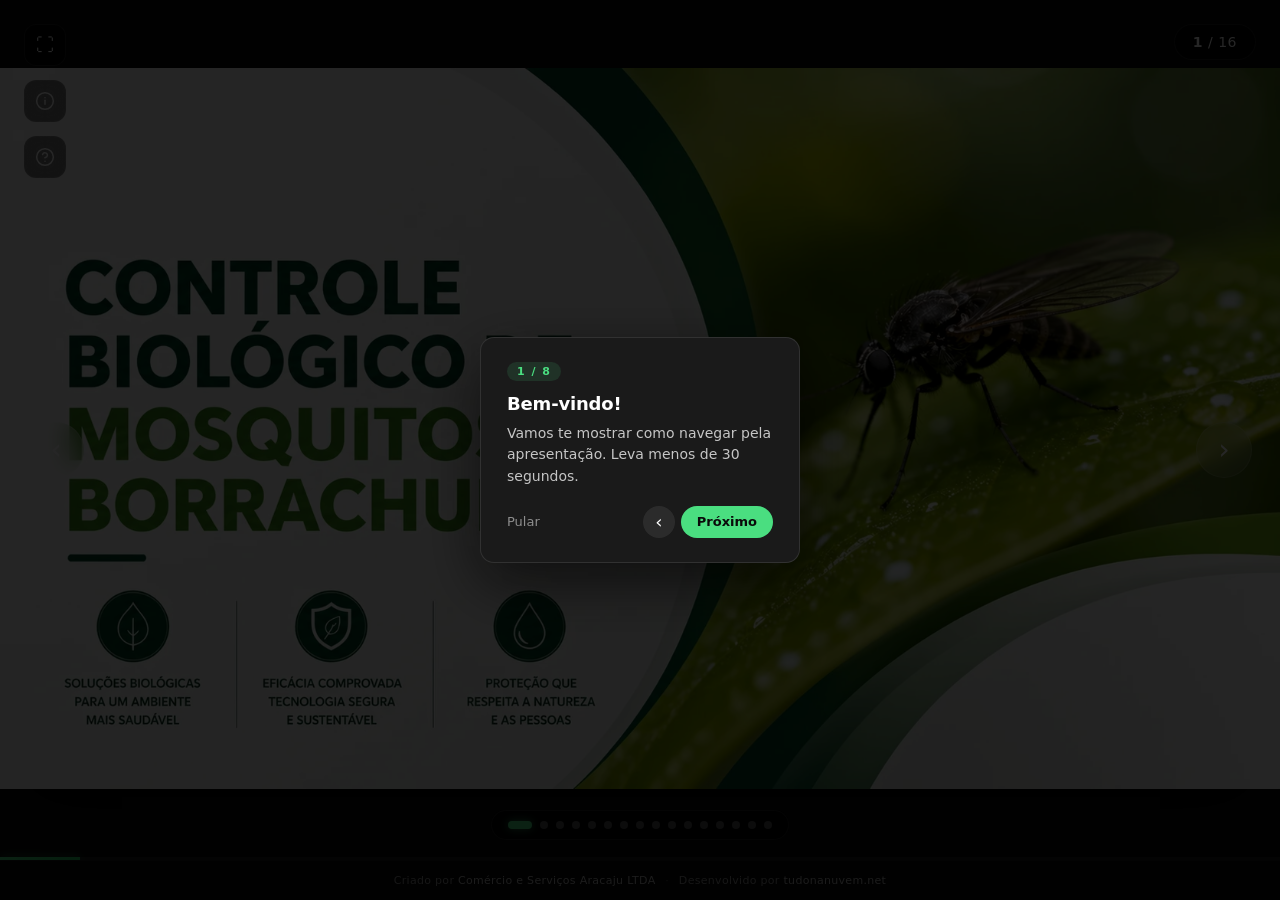
==== index.html @ a03464d3 "Adiciona tutorial interativo (product tour) de 8 etapas Tour em JS puro com efeito spotlight e toolt" ====
<!DOCTYPE html>
<html lang="pt-BR">
<head>
  <meta charset="UTF-8">
  <meta name="viewport" content="width=device-width, initial-scale=1.0, viewport-fit=cover">

  <!-- Google Tag Manager -->
  <script>(function(w,d,s,l,i){w[l]=w[l]||[];w[l].push({'gtm.start':
  new Date().getTime(),event:'gtm.js'});var f=d.getElementsByTagName(s)[0],
  j=d.createElement(s),dl=l!='dataLayer'?'&l='+l:'';j.async=true;j.src=
  'https://www.googletagmanager.com/gtm.js?id='+i+dl;f.parentNode.insertBefore(j,f);
  })(window,document,'script','dataLayer','GTM-55TD24K2');</script>
  <!-- End Google Tag Manager -->

  <!-- Google tag (gtag.js) -->
  <script async src="https://www.googletagmanager.com/gtag/js?id=G-FQZN18B9XT"></script>
  <script>
    window.dataLayer = window.dataLayer || [];
    function gtag(){dataLayer.push(arguments);}
    gtag('js', new Date());

    gtag('config', 'G-FQZN18B9XT');
  </script>

  <!-- Primary -->
  <title>Controle Biológico de Mosquitos Borrachudos com Bti — Aracaju Serviços</title>
  <meta name="description" content="Apresentação técnica sobre controle biológico de mosquitos borrachudos (simulídeos) com Bacillus thuringiensis israelensis (Bti) e VectoBac® 12AS: ciclo de vida, criadouros, métodos, dose, aplicação e análises comparativas.">
  <meta name="keywords" content="borrachudos, controle de borrachudos, simulídeos, Bti, Bacillus thuringiensis israelensis, VectoBac 12AS, controle biológico, mosquito borrachudo, controle de pragas, manejo integrado, Aracaju Serviços">
  <meta name="author" content="Comércio e Serviços Aracaju LTDA">
  <meta name="robots" content="index, follow">
  <meta name="theme-color" content="#0a0a0a">
  <link rel="canonical" href="https://aracajuservicos.com.br/borrachudos">

  <!-- Open Graph -->
  <meta property="og:type" content="article">
  <meta property="og:locale" content="pt_BR">
  <meta property="og:site_name" content="Aracaju Serviços">
  <meta property="og:url" content="https://aracajuservicos.com.br/borrachudos">
  <meta property="og:title" content="Controle Biológico de Mosquitos Borrachudos com Bti">
  <meta property="og:description" content="Apresentação técnica sobre controle biológico de borrachudos com Bacillus thuringiensis israelensis (Bti) e VectoBac® 12AS — ciclo de vida, dose, aplicação e análises comparativas.">
  <meta property="og:image" content="https://aracajuservicos.com.br/borrachudos/img/01-capa.webp">
  <meta property="og:image:alt" content="Capa: Controle Biológico de Mosquitos Borrachudos">

  <!-- Twitter -->
  <meta name="twitter:card" content="summary_large_image">
  <meta name="twitter:title" content="Controle Biológico de Mosquitos Borrachudos com Bti">
  <meta name="twitter:description" content="Apresentação técnica completa: ciclo de vida, criadouros, Bti, dose, aplicação e análises comparativas.">
  <meta name="twitter:image" content="https://aracajuservicos.com.br/borrachudos/img/01-capa.webp">

  <!-- Favicon -->
  <link rel="icon" type="image/svg+xml" href="favicon.svg">

  <!-- PWA -->
  <link rel="manifest" href="manifest.json">
  <meta name="application-name" content="Borrachudos">
  <meta name="apple-mobile-web-app-capable" content="yes">
  <meta name="apple-mobile-web-app-status-bar-style" content="black-translucent">
  <meta name="apple-mobile-web-app-title" content="Borrachudos">
  <link rel="apple-touch-icon" href="favicon.svg">

  <!-- Structured Data -->
  <script type="application/ld+json">
  {
    "@context": "https://schema.org",
    "@type": "PresentationDigitalDocument",
    "name": "Controle Biológico de Mosquitos Borrachudos com Bti",
    "description": "Apresentação técnica sobre controle biológico de mosquitos borrachudos (simulídeos) com Bacillus thuringiensis israelensis (Bti) e VectoBac® 12AS.",
    "url": "https://aracajuservicos.com.br/borrachudos",
    "image": "https://aracajuservicos.com.br/borrachudos/img/01-capa.webp",
    "inLanguage": "pt-BR",
    "numberOfPages": 16,
    "author": {
      "@type": "Organization",
      "name": "Comércio e Serviços Aracaju LTDA",
      "url": "https://aracajuservicos.com.br"
    },
    "publisher": {
      "@type": "Organization",
      "name": "Comércio e Serviços Aracaju LTDA",
      "url": "https://aracajuservicos.com.br"
    },
    "about": [
      "Controle biológico de borrachudos",
      "Bacillus thuringiensis israelensis",
      "VectoBac 12AS",
      "Manejo integrado de simulídeos"
    ]
  }
  </script>

  <link rel="stylesheet" href="styles.css">
</head>
<body>

  <!-- Google Tag Manager (noscript) -->
  <noscript><iframe src="https://www.googletagmanager.com/ns.html?id=GTM-55TD24K2"
  height="0" width="0" style="display:none;visibility:hidden"></iframe></noscript>
  <!-- End Google Tag Manager (noscript) -->

  <div class="loader" id="loader" aria-hidden="true">
    <svg class="loader-icon" viewBox="0 0 64 64" aria-hidden="true">
      <circle cx="32" cy="32" r="32" fill="#143626"/>
      <path d="M32 12 C32 12, 18 28, 18 40 A14 14 0 0 0 46 40 C46 28, 32 12, 32 12 Z" fill="#ffffff"/>
    </svg>
    <div class="loader-bar"><div class="loader-fill" id="loaderFill"></div></div>
    <span class="loader-text" id="loaderText">Carregando 0/16</span>
  </div>

  <main class="sr-only" aria-hidden="false">
    <h1>Controle Biológico de Mosquitos Borrachudos com Bti</h1>
    <p>Apresentação técnica de Comércio e Serviços Aracaju LTDA sobre o controle biológico de mosquitos borrachudos (simulídeos) utilizando Bacillus thuringiensis israelensis (Bti) e o produto VectoBac® 12AS.</p>

    <article>
      <h2>1. Capa</h2>
      <p>Soluções biológicas para um ambiente mais saudável. Eficácia comprovada, tecnologia segura e sustentável. Proteção que respeita a natureza e as pessoas.</p>
    </article>

    <article>
      <h2>2. Ciclo de vida dos borrachudos</h2>
      <h3>Adultos</h3>
      <p>Medem de 2 a 4 mm. Machos vivem cerca de 1 semana; fêmeas de 2 a 4 semanas (podendo chegar a 85 dias em condições favoráveis).</p>
      <h3>Ovos</h3>
      <p>Fêmea realiza, em média, 2 a 4 posturas durante a vida adulta, com cerca de 500 ovos por postura (variando de 200 a 800). Podem permanecer viáveis em períodos de seca prolongados.</p>
      <h3>Larvas</h3>
      <p>Corpo alongado de 3 a 12 mm com leques cefálicos filtradores. Fase larval de 7 a 20 dias (mais longa no inverno).</p>
      <h3>Pupas</h3>
      <p>Ficam fixadas em casulos de seda presos a substratos com águas correntes. Não se alimentam — duração de 2 a 6 dias.</p>
      <p>O estágio de larva é a fase-alvo do controle biológico com Bacillus thuringiensis israelensis (Bti).</p>
    </article>

    <article>
      <h2>3. Criadouros de borrachudos</h2>
      <p>As larvas de simulídeos se criam essencialmente em água corrente, desde torrenciais cursos montanhosos até rios de movimento lento, ou pequenos fios de água. Ovos, larvas e pupas ficam aderidos a superfícies sólidas (rochas, folhas, galhos) e plantas aquáticas submersas ou parcialmente submersas, onde encontram proteção e alimento.</p>
    </article>

    <article>
      <h2>4. Por que controlar borrachudos?</h2>
      <p>Borrachudos transmitem doenças como Encefalites, Oncocercose e provocam alergias. Causam incômodo e danos econômicos na agricultura, turismo, pecuária e recreação. O controle é essencial para proteger a saúde das pessoas, dos animais e garantir o bem-estar da população.</p>
    </article>

    <article>
      <h2>5. Métodos de controle</h2>
      <p>Existem três abordagens: controle mecânico (remoção física), controle com produtos químicos (com risco ambiental e de resistência) e controle com inseticidas biológicos baseados em Bti — opção segura, sustentável e altamente eficaz.</p>
    </article>

    <article>
      <h2>6. VectoBac® 12AS</h2>
      <p>Inseticida biológico à base de Bacillus thuringiensis israelensis (Bti), concentração 1,2% (1200 BTI UTI/mg), cepa AM65-52, com 5 toxinas (Cry e Cyt) em formulação aquosa com aditivo gerador de espuma para visualização do alcance. Apresentação de 10 L. Utilizado há mais de 30 anos no programa de controle de borrachudos no Brasil. Benefícios: ambientalmente seguro, alto custo/benefício, manejo da resistência, segurança para aplicadores e controle eficiente em baixas concentrações.</p>
    </article>

    <article>
      <h2>7. Modo de ação do Bti</h2>
      <p>O Bacillus thuringiensis israelensis produz proteínas cristalinas que, ao serem ingeridas pelas larvas, atuam no intestino médio causando paralisação e morte. Os cristais rompem a parede intestinal e causam a morte das larvas em até 24 horas após a aplicação. A ação é específica contra larvas de mosquitos e borrachudos, segura para peixes, plantas, animais e seres humanos.</p>
    </article>

    <article>
      <h2>8. Como a dose de Bti é calculada</h2>
      <p>A dose de VectoBac® 12AS é calculada com base na vazão do canal e na concentração desejada. É necessário medir a largura média do canal, a profundidade média e a velocidade da água (com flutuador, em distância conhecida). A dose é calculada pela fórmula: PPM × VAZÃO × TEMPO MÉDIO × LARGURA × PROFUNDIDADE. Concentrações típicas: 10 ppm, 15 ppm e 25 ppm.</p>
    </article>

    <article>
      <h2>9. Calibrando o regador</h2>
      <p>A quantidade de água no regador deve ser suficiente para aplicar o produto pelo período mínimo de 1 minuto com o chuveirinho. Encha o regador, cronometre o tempo de esvaziamento e ajuste para garantir aplicação contínua de no mínimo 1 minuto. Misture a dose calculada na quantidade de água definida.</p>
    </article>

    <article>
      <h2>10. Aplicação do Bti em campo</h2>
      <p>Aplicar o produto de forma contínua por no mínimo 1 minuto para garantir boa dispersão. Distribuir uniformemente na lâmina d'água. Priorizar pontos com maior turbulência para melhor mistura. A eficiência depende diretamente da vazão, do tempo e da distribuição.</p>
    </article>

    <article>
      <h2>11. Fatores variáveis para a aplicação</h2>
      <p>Avaliar a presença de cachoeiras, remansos ou represas; obstáculos no escoamento (lixo, pneus, materiais estranhos); quantidade de material orgânico em suspensão. Para definir a distância entre pontos de aplicação, o método visual é o mais eficiente — vantagem do VectoBac 12AS pela espuma sinalizadora.</p>
    </article>

    <article>
      <h2>12. Carreamento do Bti no curso d'água</h2>
      <p>O produto acompanha o fluxo da água ao longo do canal. A dispersão depende da vazão e da turbulência. Espumas ajudam a visualizar o alcance da aplicação. O carreamento eficiente garante que o produto alcance toda a área-alvo.</p>
    </article>

    <article>
      <h2>13. Análise comparativa de dois produtos (H-14)</h2>
      <p>Estudo do Prof. Dr. Carlos Fernando S. Andrade no Riacho Bracinho (Schroeder, SC). Vazão de 2,6 m³/min, dose de 15 ppm/1 min. Produtos avaliados: BT HORUS e VECTOBAC® 12AS. Resultado: VECTOBAC® 12AS apresentou maior eficiência de carreamento, mantendo altas porcentagens de mortalidade em maiores distâncias.</p>
    </article>

    <article>
      <h2>14. Análise comparativa de quatro produtos (H-14)</h2>
      <p>Estudo no Riacho Engenho D'Ouro, Paraty/RJ, dezembro de 2016 a maio de 2017, com aplicação de 15 ppm/1 min. Produtos avaliados: VECTOBAC® 12AS, AEDES CONTROL, THURMAX e BTHORUS. VECTOBAC® 12AS apresentou maior eficiência de carreamento ao longo do curso d'água.</p>
    </article>

    <article>
      <h2>15. Considerações finais</h2>
      <p>Os produtos à base de Bti, com destaque para o VECTOBAC® 12AS, demonstraram alta eficiência no controle de larvas de simulídeos. A eficácia está diretamente relacionada ao carreamento, tempo de aplicação, vazão e distribuição. A tecnologia Bti é segura para o meio ambiente, organismos não-alvo e seres humanos. A aplicação correta segundo as recomendações técnicas é fundamental. O controle eficiente protege a saúde pública, o bem-estar animal e promove desenvolvimento sustentável.</p>
    </article>

    <article>
      <h2>16. Encerramento</h2>
      <p>Seguimos juntos na missão de proteger ambientes, preservar vidas e construir um mundo melhor.</p>
    </article>
  </main>

  <div class="presentation">

    <div class="slides" id="slides">
      <div class="slide active"><img src="img/01-capa.webp" alt="Capa"></div>
      <div class="slide"><img src="img/02-ciclo-vida.webp" alt="Ciclo de Vida"></div>
      <div class="slide"><img src="img/03-criadouros.webp" alt="Criadouros"></div>
      <div class="slide"><img src="img/04-por-que-controlar.webp" alt="Por que controlar"></div>
      <div class="slide"><img src="img/05-metodos-controle.webp" alt="Métodos de controle"></div>
      <div class="slide"><img src="img/06-bti.webp" alt="BTI"></div>
      <div class="slide"><img src="img/07-modo-acao-bti.webp" alt="Modo de ação do BTI"></div>
      <div class="slide"><img src="img/08-dose-bti.webp" alt="Dose de BTI"></div>
      <div class="slide"><img src="img/09-calibragem-regador.webp" alt="Calibragem do regador"></div>
      <div class="slide"><img src="img/10-aplicacao.webp" alt="Aplicação"></div>
      <div class="slide"><img src="img/11-fatores-variaveis.webp" alt="Fatores variáveis"></div>
      <div class="slide"><img src="img/12-carreamento.webp" alt="Carreamento"></div>
      <div class="slide"><img src="img/13-analise-comparativa-2.webp" alt="Análise comparativa (2 produtos)"></div>
      <div class="slide"><img src="img/14-analise-comparativa-4.webp" alt="Análise comparativa (4 produtos)"></div>
      <div class="slide"><img src="img/15-consideracoes.webp" alt="Considerações finais"></div>
      <div class="slide"><img src="img/16-obrigado.webp" alt="Obrigado"></div>
    </div>

    <button class="nav-btn nav-prev" id="prevBtn" aria-label="Anterior">‹</button>
    <button class="nav-btn nav-next" id="nextBtn" aria-label="Próximo">›</button>

    <div class="counter">
      <span id="currentSlide">1</span> / <span id="totalSlides">16</span>
    </div>

    <button class="fullscreen-btn" id="fullscreenBtn" aria-label="Tela cheia">⛶</button>

    <button class="helper-btn" id="helperBtn" aria-label="Ver texto do slide">
      <svg viewBox="0 0 24 24" fill="none" stroke="currentColor" stroke-width="1.8" stroke-linecap="round" stroke-linejoin="round" aria-hidden="true">
        <circle cx="12" cy="12" r="10"/>
        <line x1="12" y1="16" x2="12" y2="11"/>
        <line x1="12" y1="8" x2="12.01" y2="8"/>
      </svg>
    </button>

    <button class="tour-btn" id="tourBtn" aria-label="Ver tutorial">
      <svg viewBox="0 0 24 24" fill="none" stroke="currentColor" stroke-width="1.8" stroke-linecap="round" stroke-linejoin="round" aria-hidden="true">
        <circle cx="12" cy="12" r="10"/>
        <path d="M9.09 9a3 3 0 0 1 5.83 1c0 2-3 3-3 3"/>
        <line x1="12" y1="17" x2="12.01" y2="17"/>
      </svg>
    </button>

    <div class="progress-bar">
      <div class="progress-fill" id="progressFill"></div>
    </div>

    <div class="dots" id="dots"></div>

    <footer class="site-footer">
      Criado por <a href="https://aracajuservicos.com.br" target="_blank" rel="noopener">Comércio e Serviços Aracaju LTDA</a>
      <span class="footer-sep">·</span>
      Desenvolvido por <a href="https://tudonanuvem.net" target="_blank" rel="noopener">tudonanuvem.net</a>
    </footer>

  </div>

  <div class="rotate-hint" id="rotateHint" aria-hidden="true">
    <svg class="rotate-hint-icon" viewBox="0 0 24 24" fill="none" stroke="currentColor" stroke-width="1.8" stroke-linecap="round" stroke-linejoin="round" aria-hidden="true">
      <rect x="5" y="2" width="14" height="20" rx="2" ry="2"/>
      <line x1="12" y1="18" x2="12.01" y2="18"/>
    </svg>
    <span class="rotate-hint-text">Para a melhor experiência, gire o celular na horizontal</span>
    <button class="rotate-hint-close" id="rotateHintClose" aria-label="Fechar">×</button>
  </div>

  <div class="tour" id="tour" aria-hidden="true">
    <div class="tour-spotlight" id="tourSpotlight"></div>
    <div class="tour-tooltip" id="tourTooltip" role="dialog" aria-modal="true">
      <span class="tour-step" id="tourStep">1 / 7</span>
      <h3 class="tour-title" id="tourTitle"></h3>
      <p class="tour-text" id="tourText"></p>
      <div class="tour-actions">
        <button class="tour-skip" id="tourSkip">Pular</button>
        <div class="tour-nav-group">
          <button class="tour-prev" id="tourPrev" aria-label="Anterior">‹</button>
          <button class="tour-next" id="tourNext">Próximo</button>
        </div>
      </div>
    </div>
  </div>

  <div class="modal" id="modal" aria-hidden="true">
    <div class="modal-backdrop" id="modalBackdrop"></div>
    <div class="modal-panel" role="dialog" aria-modal="true" aria-labelledby="modalTitle">
      <button class="modal-close" id="modalClose" aria-label="Fechar">×</button>
      <span class="modal-eyebrow" id="modalEyebrow">Slide</span>
      <h2 class="modal-title" id="modalTitle"></h2>
      <div class="modal-body" id="modalBody"></div>
    </div>
  </div>

  <script src="script.js"></script>
</body>
</html>
---- styles.css ----
*,
*::before,
*::after {
  margin: 0;
  padding: 0;
  border: 0;
  box-sizing: border-box;
  font: inherit;
  vertical-align: baseline;
}

html, body {
  width: 100%;
  height: 100vh;
  height: 100dvh;
  font-size: 16px;
  line-height: 1;
  -webkit-font-smoothing: antialiased;
  -moz-osx-font-smoothing: grayscale;
  text-rendering: optimizeLegibility;
}

body {
  font-family: system-ui, -apple-system, sans-serif;
  color: #fff;
  background: #0a0a0a;
  overflow: hidden;
}

h1, h2, h3, h4, h5, h6, p, span, a, li, ul, ol {
  margin: 0;
  padding: 0;
  font-weight: normal;
  text-decoration: none;
  list-style: none;
}

img, video, svg {
  display: block;
  max-width: 100%;
  height: auto;
}

button, input, textarea, select {
  font: inherit;
  color: inherit;
  background: none;
  border: none;
  outline: none;
}

button {
  cursor: pointer;
}

table {
  border-collapse: collapse;
  border-spacing: 0;
}

/* === LOADER === */
.loader {
  position: fixed;
  inset: 0;
  z-index: 1000;
  background: #0a0a0a;
  display: flex;
  flex-direction: column;
  align-items: center;
  justify-content: center;
  gap: 28px;
  transition: opacity 0.5s ease, visibility 0s linear 0.5s;
}

.loader.hidden {
  opacity: 0;
  visibility: hidden;
  pointer-events: none;
}

.loader-icon {
  width: 80px;
  height: 80px;
  animation: loader-pulse 1.8s ease-in-out infinite;
  filter: drop-shadow(0 0 20px rgba(74, 222, 128, 0.3));
}

@keyframes loader-pulse {
  0%, 100% {
    transform: scale(1);
    opacity: 1;
  }
  50% {
    transform: scale(1.08);
    opacity: 0.85;
  }
}

.loader-bar {
  width: 220px;
  height: 4px;
  background: rgba(255, 255, 255, 0.08);
  border-radius: 99px;
  overflow: hidden;
}

.loader-fill {
  height: 100%;
  width: 0%;
  background: linear-gradient(90deg, #4ade80, #22c55e);
  border-radius: 99px;
  transition: width 0.35s cubic-bezier(0.22, 0.9, 0.32, 1);
  box-shadow: 0 0 12px rgba(74, 222, 128, 0.6);
}

.loader-text {
  font-size: 12px;
  font-weight: 600;
  letter-spacing: 1.5px;
  text-transform: uppercase;
  color: rgba(255, 255, 255, 0.4);
  font-variant-numeric: tabular-nums;
}

/* === SCREEN-READER / SEO ONLY (visually hidden, indexable) === */
.sr-only {
  position: absolute;
  width: 1px;
  height: 1px;
  padding: 0;
  margin: -1px;
  overflow: hidden;
  clip: rect(0, 0, 0, 0);
  white-space: nowrap;
  border: 0;
}

/* === PRESENTATION === */
.presentation {
  display: flex;
  flex-direction: column;
  position: relative;
  width: 100vw;
  height: 100vh;
  height: 100dvh;
  overflow: hidden;
}

.slide {
  padding: env(safe-area-inset-top) env(safe-area-inset-right) 0 env(safe-area-inset-left);
}

.slides {
  flex: 1;
  position: relative;
  min-height: 0;
  overflow: hidden;
}

.slide {
  position: absolute;
  inset: 0;
  display: flex;
  align-items: center;
  justify-content: center;
  opacity: 0;
  visibility: hidden;
  transform: scale(1.02);
  transition: opacity 0.5s ease, transform 0.5s ease, visibility 0s linear 0.5s;
}

.slide.active {
  opacity: 1;
  visibility: visible;
  transform: scale(1);
  transition: opacity 0.5s ease, transform 0.5s ease, visibility 0s;
}

.slide img {
  max-width: 100%;
  max-height: 100%;
  width: auto;
  height: auto;
  object-fit: contain;
  box-shadow: 0 30px 80px rgba(0, 0, 0, 0.5);
}

/* === NAVIGATION ARROWS === */
.nav-btn {
  position: absolute;
  top: 50%;
  transform: translateY(-50%);
  width: 56px;
  height: 56px;
  border-radius: 50%;
  background: rgba(255, 255, 255, 0.1);
  backdrop-filter: blur(12px);
  -webkit-backdrop-filter: blur(12px);
  border: 1px solid rgba(255, 255, 255, 0.15);
  color: #fff;
  font-size: 28px;
  font-weight: 300;
  display: flex;
  align-items: center;
  justify-content: center;
  z-index: 10;
  transition: all 0.25s ease;
  opacity: 0;
}

.presentation:hover .nav-btn {
  opacity: 1;
}

.nav-btn:hover {
  background: rgba(255, 255, 255, 0.2);
  transform: translateY(-50%) scale(1.08);
}

.nav-btn:disabled {
  opacity: 0.2 !important;
  cursor: not-allowed;
}

.nav-prev {
  left: calc(28px + env(safe-area-inset-left));
}

.nav-next {
  right: calc(28px + env(safe-area-inset-right));
}

/* === COUNTER === */
.counter {
  position: absolute;
  top: calc(24px + env(safe-area-inset-top));
  right: calc(24px + env(safe-area-inset-right));
  background: rgba(0, 0, 0, 0.5);
  backdrop-filter: blur(12px);
  -webkit-backdrop-filter: blur(12px);
  padding: 10px 18px;
  border-radius: 99px;
  font-size: 14px;
  font-weight: 500;
  font-variant-numeric: tabular-nums;
  letter-spacing: 0.5px;
  z-index: 10;
  border: 1px solid rgba(255, 255, 255, 0.1);
}

#currentSlide {
  font-weight: 700;
  color: #fff;
}

/* === FULLSCREEN === */
.fullscreen-btn {
  position: absolute;
  top: calc(24px + env(safe-area-inset-top));
  left: calc(24px + env(safe-area-inset-left));
  width: 42px;
  height: 42px;
  background: rgba(0, 0, 0, 0.5);
  backdrop-filter: blur(12px);
  -webkit-backdrop-filter: blur(12px);
  color: #fff;
  border-radius: 12px;
  border: 1px solid rgba(255, 255, 255, 0.1);
  font-size: 18px;
  display: flex;
  align-items: center;
  justify-content: center;
  z-index: 10;
  transition: all 0.2s ease;
  opacity: 0;
}

.presentation:hover .fullscreen-btn {
  opacity: 1;
}

.fullscreen-btn:hover {
  background: rgba(255, 255, 255, 0.2);
}

/* === PROGRESS BAR === */
.progress-bar {
  position: relative;
  flex-shrink: 0;
  width: 100%;
  height: 3px;
  background: rgba(255, 255, 255, 0.08);
  z-index: 10;
}

.progress-fill {
  height: 100%;
  width: 0%;
  background: linear-gradient(90deg, #4ade80, #22c55e);
  transition: width 0.5s ease;
  box-shadow: 0 0 10px rgba(74, 222, 128, 0.6);
}

/* === DOTS === */
.dots {
  position: absolute;
  bottom: calc(60px + env(safe-area-inset-bottom));
  left: 50%;
  transform: translateX(-50%);
  display: flex;
  gap: 8px;
  background: rgba(0, 0, 0, 0.5);
  backdrop-filter: blur(12px);
  -webkit-backdrop-filter: blur(12px);
  padding: 10px 16px;
  border-radius: 99px;
  z-index: 10;
  border: 1px solid rgba(255, 255, 255, 0.1);
  opacity: 0;
  transition: opacity 0.3s ease;
}

.presentation:hover .dots {
  opacity: 1;
}

.dot {
  width: 8px;
  height: 8px;
  border-radius: 50%;
  background: rgba(255, 255, 255, 0.3);
  transition: all 0.25s ease;
}

.dot:hover {
  background: rgba(255, 255, 255, 0.6);
  transform: scale(1.2);
}

.dot.active {
  background: #4ade80;
  width: 24px;
  border-radius: 99px;
  box-shadow: 0 0 8px rgba(74, 222, 128, 0.6);
}

/* === HELPER BUTTON === */
.helper-btn {
  position: absolute;
  top: calc(80px + env(safe-area-inset-top));
  left: calc(24px + env(safe-area-inset-left));
  width: 42px;
  height: 42px;
  background: rgba(0, 0, 0, 0.5);
  backdrop-filter: blur(12px);
  -webkit-backdrop-filter: blur(12px);
  color: #fff;
  border-radius: 12px;
  border: 1px solid rgba(255, 255, 255, 0.1);
  font-size: 18px;
  display: flex;
  align-items: center;
  justify-content: center;
  z-index: 10;
  transition: all 0.2s ease;
  opacity: 0;
}

.presentation:hover .helper-btn {
  opacity: 1;
}

.helper-btn:hover {
  background: rgba(255, 255, 255, 0.2);
}

.helper-btn svg {
  width: 20px;
  height: 20px;
}

/* === TOUR BUTTON === */
.tour-btn {
  position: absolute;
  top: calc(136px + env(safe-area-inset-top));
  left: calc(24px + env(safe-area-inset-left));
  width: 42px;
  height: 42px;
  background: rgba(0, 0, 0, 0.5);
  backdrop-filter: blur(12px);
  -webkit-backdrop-filter: blur(12px);
  color: #fff;
  border-radius: 12px;
  border: 1px solid rgba(255, 255, 255, 0.1);
  display: flex;
  align-items: center;
  justify-content: center;
  z-index: 10;
  transition: all 0.2s ease;
  opacity: 0;
}

.presentation:hover .tour-btn {
  opacity: 1;
}

.tour-btn:hover {
  background: rgba(255, 255, 255, 0.2);
}

.tour-btn svg {
  width: 20px;
  height: 20px;
}

/* === TOUR === */
.tour {
  position: fixed;
  inset: 0;
  z-index: 200;
  pointer-events: none;
  opacity: 0;
  transition: opacity 0.4s ease;
}

.tour.open {
  opacity: 1;
  pointer-events: auto;
}

.tour-spotlight {
  position: absolute;
  top: 50%;
  left: 50%;
  width: 0;
  height: 0;
  border-radius: 12px;
  box-shadow: 0 0 0 9999px rgba(0, 0, 0, 0.78);
  pointer-events: none;
  transition: top 0.45s cubic-bezier(0.22, 0.9, 0.32, 1),
              left 0.45s cubic-bezier(0.22, 0.9, 0.32, 1),
              width 0.45s cubic-bezier(0.22, 0.9, 0.32, 1),
              height 0.45s cubic-bezier(0.22, 0.9, 0.32, 1),
              border-radius 0.3s ease;
}

.tour-spotlight.no-target {
  top: 50%;
  left: 50%;
  width: 0;
  height: 0;
  border-radius: 0;
  box-shadow: 0 0 0 9999px rgba(0, 0, 0, 0.85);
}

.tour-tooltip {
  position: absolute;
  background: #1a1a1a;
  color: #fff;
  padding: 24px 26px;
  border-radius: 14px;
  width: min(320px, calc(100vw - 32px));
  border: 1px solid rgba(255, 255, 255, 0.1);
  box-shadow: 0 20px 60px rgba(0, 0, 0, 0.6);
  transition: top 0.45s cubic-bezier(0.22, 0.9, 0.32, 1),
              left 0.45s cubic-bezier(0.22, 0.9, 0.32, 1),
              opacity 0.3s ease;
  opacity: 0;
}

.tour.open .tour-tooltip {
  opacity: 1;
}

.tour-step {
  display: inline-block;
  font-size: 11px;
  font-weight: 700;
  letter-spacing: 1.5px;
  text-transform: uppercase;
  color: #4ade80;
  background: rgba(74, 222, 128, 0.12);
  padding: 4px 10px;
  border-radius: 99px;
  margin-bottom: 12px;
}

.tour-title {
  font-size: 18px;
  font-weight: 800;
  letter-spacing: -0.01em;
  line-height: 1.2;
  margin-bottom: 8px;
  color: #fff;
}

.tour-text {
  font-size: 14px;
  line-height: 1.55;
  color: rgba(255, 255, 255, 0.75);
  margin-bottom: 18px;
}

.tour-actions {
  display: flex;
  align-items: center;
  justify-content: space-between;
  gap: 10px;
}

.tour-skip {
  font-size: 13px;
  color: rgba(255, 255, 255, 0.5);
  font-weight: 500;
  background: transparent;
  padding: 6px 0;
  transition: color 0.2s ease;
}

.tour-skip:hover {
  color: rgba(255, 255, 255, 0.85);
}

.tour-nav-group {
  display: flex;
  gap: 6px;
}

.tour-prev,
.tour-next {
  font-family: inherit;
  font-weight: 600;
  font-size: 13px;
  border-radius: 99px;
  transition: all 0.2s ease;
}

.tour-prev {
  width: 32px;
  height: 32px;
  background: rgba(255, 255, 255, 0.08);
  color: #fff;
  font-size: 18px;
  font-weight: 300;
  line-height: 1;
}

.tour-prev:hover {
  background: rgba(255, 255, 255, 0.18);
}

.tour-prev:disabled {
  opacity: 0.3;
  cursor: not-allowed;
}

.tour-next {
  background: #4ade80;
  color: #0a0a0a;
  padding: 8px 16px;
}

.tour-next:hover {
  background: #6ee69b;
  transform: translateY(-1px);
}

/* Force-show UI elements while tour is active */
.presentation.tour-active .nav-btn,
.presentation.tour-active .dots,
.presentation.tour-active .fullscreen-btn,
.presentation.tour-active .helper-btn,
.presentation.tour-active .tour-btn {
  opacity: 1 !important;
}

/* === MODAL === */
.modal {
  position: fixed;
  inset: 0;
  z-index: 100;
  display: flex;
  align-items: center;
  justify-content: center;
  pointer-events: none;
  opacity: 0;
  transition: opacity 0.3s ease;
}

.modal.open {
  opacity: 1;
  pointer-events: auto;
}

.modal-backdrop {
  position: absolute;
  inset: 0;
  background: rgba(0, 0, 0, 0.7);
  backdrop-filter: blur(8px);
  -webkit-backdrop-filter: blur(8px);
}

.modal-panel {
  position: relative;
  background: #1a1a1a;
  color: #fff;
  border-radius: 18px;
  padding: 40px 44px;
  width: min(720px, calc(100% - 48px));
  max-height: calc(100vh - 80px);
  overflow-y: auto;
  border: 1px solid rgba(255, 255, 255, 0.08);
  box-shadow: 0 30px 80px rgba(0, 0, 0, 0.5);
  transform: translateY(20px) scale(0.98);
  transition: transform 0.35s cubic-bezier(0.22, 0.9, 0.32, 1);
}

.modal.open .modal-panel {
  transform: translateY(0) scale(1);
}

.modal-panel::-webkit-scrollbar {
  width: 8px;
}
.modal-panel::-webkit-scrollbar-track {
  background: transparent;
}
.modal-panel::-webkit-scrollbar-thumb {
  background: rgba(255, 255, 255, 0.15);
  border-radius: 99px;
}

.modal-close {
  position: absolute;
  top: 16px;
  right: 16px;
  width: 36px;
  height: 36px;
  border-radius: 50%;
  background: rgba(255, 255, 255, 0.08);
  color: #fff;
  font-size: 22px;
  font-weight: 300;
  display: flex;
  align-items: center;
  justify-content: center;
  transition: all 0.2s ease;
  line-height: 1;
}

.modal-close:hover {
  background: rgba(255, 255, 255, 0.18);
  transform: rotate(90deg);
}

.modal-eyebrow {
  display: inline-block;
  font-size: 11px;
  font-weight: 700;
  letter-spacing: 2px;
  text-transform: uppercase;
  color: #4ade80;
  background: rgba(74, 222, 128, 0.12);
  padding: 5px 12px;
  border-radius: 99px;
  margin-bottom: 16px;
}

.modal-title {
  font-size: 28px;
  font-weight: 800;
  letter-spacing: -0.02em;
  line-height: 1.15;
  margin-bottom: 22px;
  color: #fff;
}

.modal-body {
  font-size: 15px;
  line-height: 1.7;
  color: rgba(255, 255, 255, 0.85);
}

.modal-body p {
  margin-bottom: 14px;
}

.modal-body h3 {
  font-size: 16px;
  font-weight: 700;
  color: #4ade80;
  margin: 22px 0 10px;
  letter-spacing: 0.2px;
}

.modal-body ul {
  list-style: none;
  padding: 0;
  margin-bottom: 14px;
}

.modal-body li {
  position: relative;
  padding-left: 22px;
  margin-bottom: 10px;
}

.modal-body li::before {
  content: "";
  position: absolute;
  left: 0;
  top: 10px;
  width: 6px;
  height: 6px;
  border-radius: 50%;
  background: #4ade80;
}

.modal-body strong {
  color: #fff;
  font-weight: 700;
}

.modal-body em {
  font-style: italic;
  color: #a5d4b6;
}

/* === ROTATE HINT (banner) === */
.rotate-hint {
  display: none;
  position: fixed;
  top: calc(16px + env(safe-area-inset-top));
  left: 50%;
  transform: translateX(-50%) translateY(-12px);
  z-index: 50;
  background: rgba(20, 54, 38, 0.92);
  backdrop-filter: blur(14px);
  -webkit-backdrop-filter: blur(14px);
  color: #fff;
  padding: 10px 14px 10px 16px;
  border-radius: 99px;
  border: 1px solid rgba(74, 222, 128, 0.3);
  align-items: center;
  gap: 10px;
  font-size: 12px;
  font-weight: 500;
  line-height: 1.3;
  max-width: calc(100% - 32px);
  box-shadow: 0 12px 32px rgba(0, 0, 0, 0.4);
  opacity: 0;
  transition: opacity 0.4s ease, transform 0.4s ease;
}

.rotate-hint.show {
  opacity: 1;
  transform: translateX(-50%) translateY(0);
}

.rotate-hint-icon {
  width: 18px;
  height: 18px;
  flex-shrink: 0;
  color: #4ade80;
  animation: rotate-anim 2.4s ease-in-out infinite;
  transform-origin: center;
}

@keyframes rotate-anim {
  0%, 20% { transform: rotate(0deg); }
  50%, 70% { transform: rotate(-90deg); }
  90%, 100% { transform: rotate(0deg); }
}

.rotate-hint-text {
  white-space: nowrap;
  overflow: hidden;
  text-overflow: ellipsis;
}

.rotate-hint-close {
  width: 22px;
  height: 22px;
  border-radius: 50%;
  background: rgba(255, 255, 255, 0.12);
  color: #fff;
  font-size: 16px;
  font-weight: 300;
  line-height: 1;
  display: flex;
  align-items: center;
  justify-content: center;
  flex-shrink: 0;
  transition: background 0.2s ease;
}

.rotate-hint-close:hover {
  background: rgba(255, 255, 255, 0.22);
}

/* === FOOTER === */
.site-footer {
  position: relative;
  flex-shrink: 0;
  width: 100%;
  padding: 14px env(safe-area-inset-right) calc(14px + env(safe-area-inset-bottom)) env(safe-area-inset-left);
  background: #0a0a0a;
  border-top: 1px solid rgba(255, 255, 255, 0.06);
  text-align: center;
  font-size: 11px;
  font-weight: 500;
  letter-spacing: 0.3px;
  color: rgba(255, 255, 255, 0.55);
  z-index: 10;
}

.site-footer a {
  color: rgba(255, 255, 255, 0.7);
  text-decoration: none;
  transition: color 0.2s ease;
}

.site-footer a:hover {
  color: #4ade80;
}

.footer-sep {
  margin: 0 6px;
  opacity: 0.5;
}

/* === RESPONSIVE === */
@media (max-width: 768px) {
  .nav-btn {
    width: 44px;
    height: 44px;
    font-size: 22px;
    opacity: 0.6;
  }
  .nav-prev { left: calc(12px + env(safe-area-inset-left)); }
  .nav-next { right: calc(12px + env(safe-area-inset-right)); }
  .counter { top: calc(16px + env(safe-area-inset-top)); right: calc(16px + env(safe-area-inset-right)); padding: 8px 14px; font-size: 13px; }
  .fullscreen-btn { top: calc(16px + env(safe-area-inset-top)); left: calc(16px + env(safe-area-inset-left)); }
  .dots { opacity: 0.6; bottom: calc(52px + env(safe-area-inset-bottom)); }
  .helper-btn { top: calc(68px + env(safe-area-inset-top)); left: calc(16px + env(safe-area-inset-left)); }
  .tour-btn { top: calc(120px + env(safe-area-inset-top)); left: calc(16px + env(safe-area-inset-left)); }
  .site-footer {
    font-size: 10px;
    padding: 10px env(safe-area-inset-right) calc(10px + env(safe-area-inset-bottom)) env(safe-area-inset-left);
  }
  .modal-panel { padding: 32px 24px; }
  .modal-title { font-size: 22px; }
}

@media (max-width: 900px) and (orientation: portrait) {
  .rotate-hint {
    display: flex;
  }
}
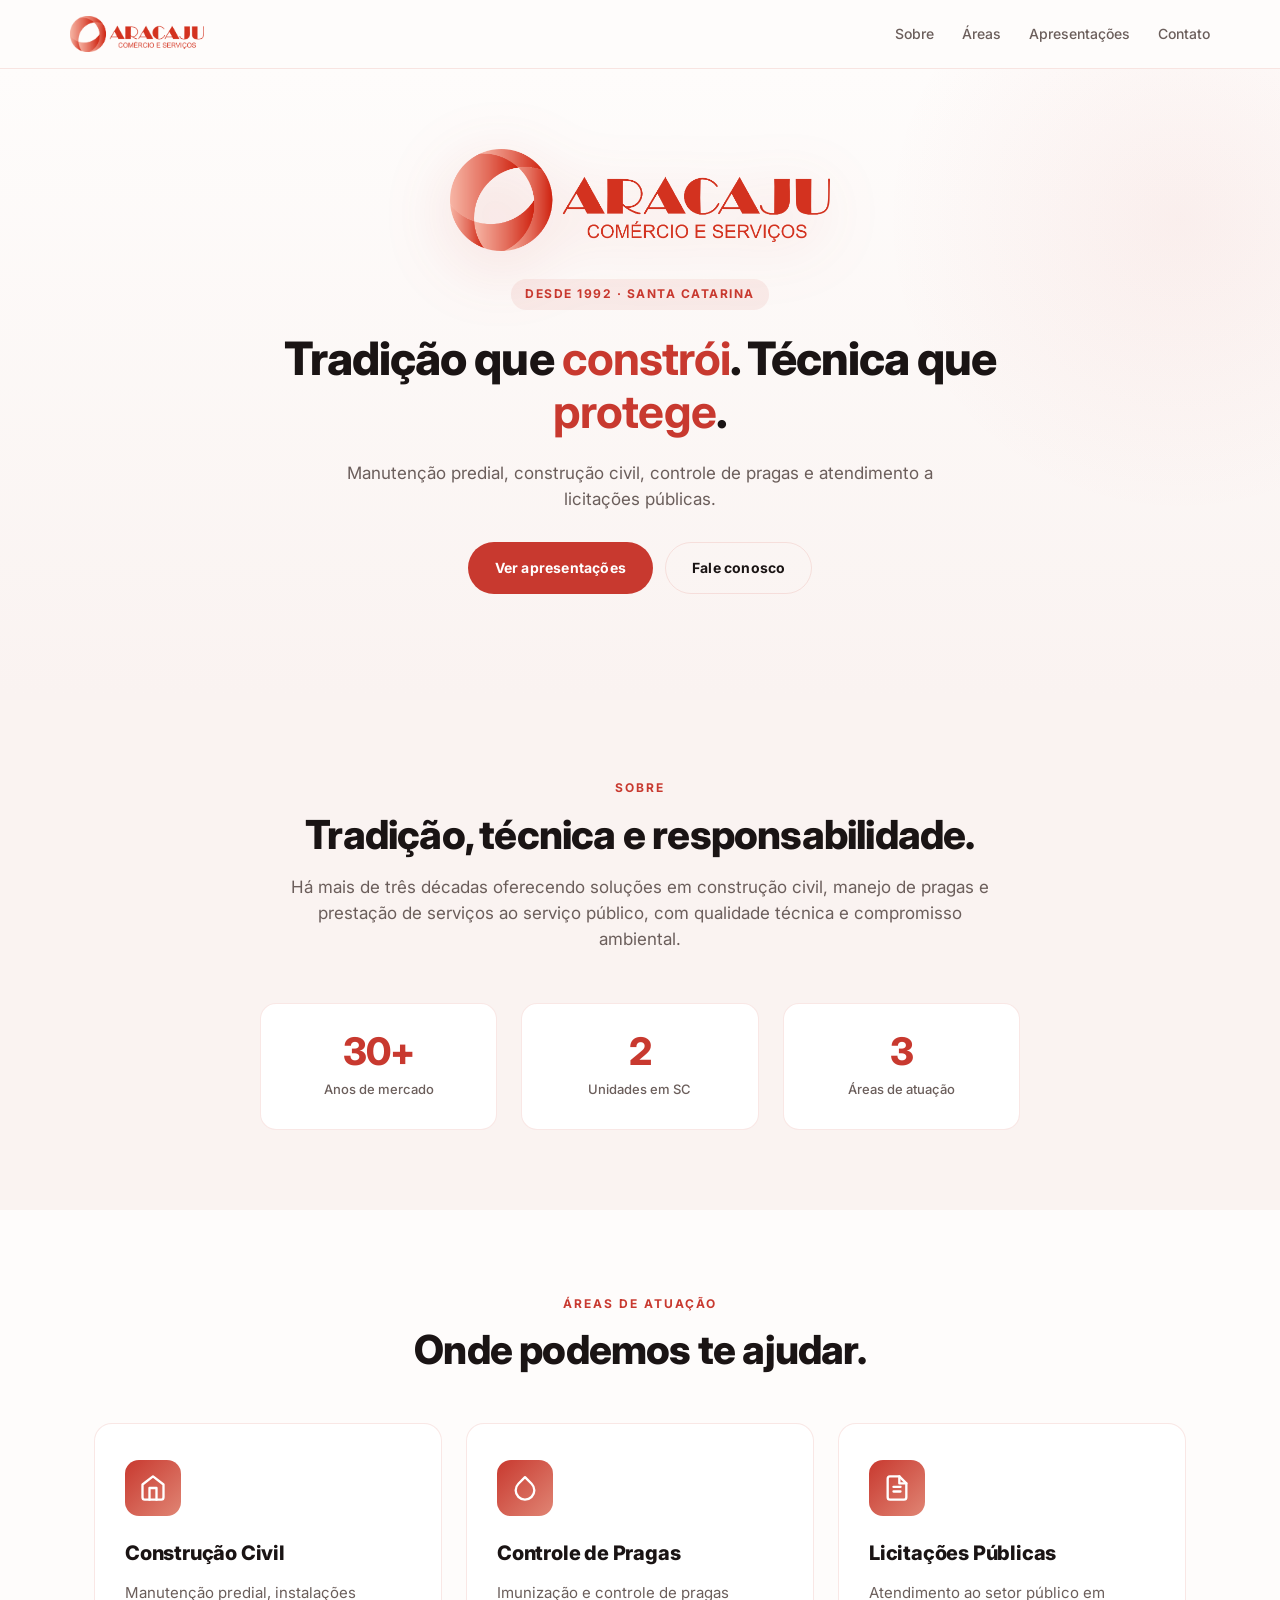
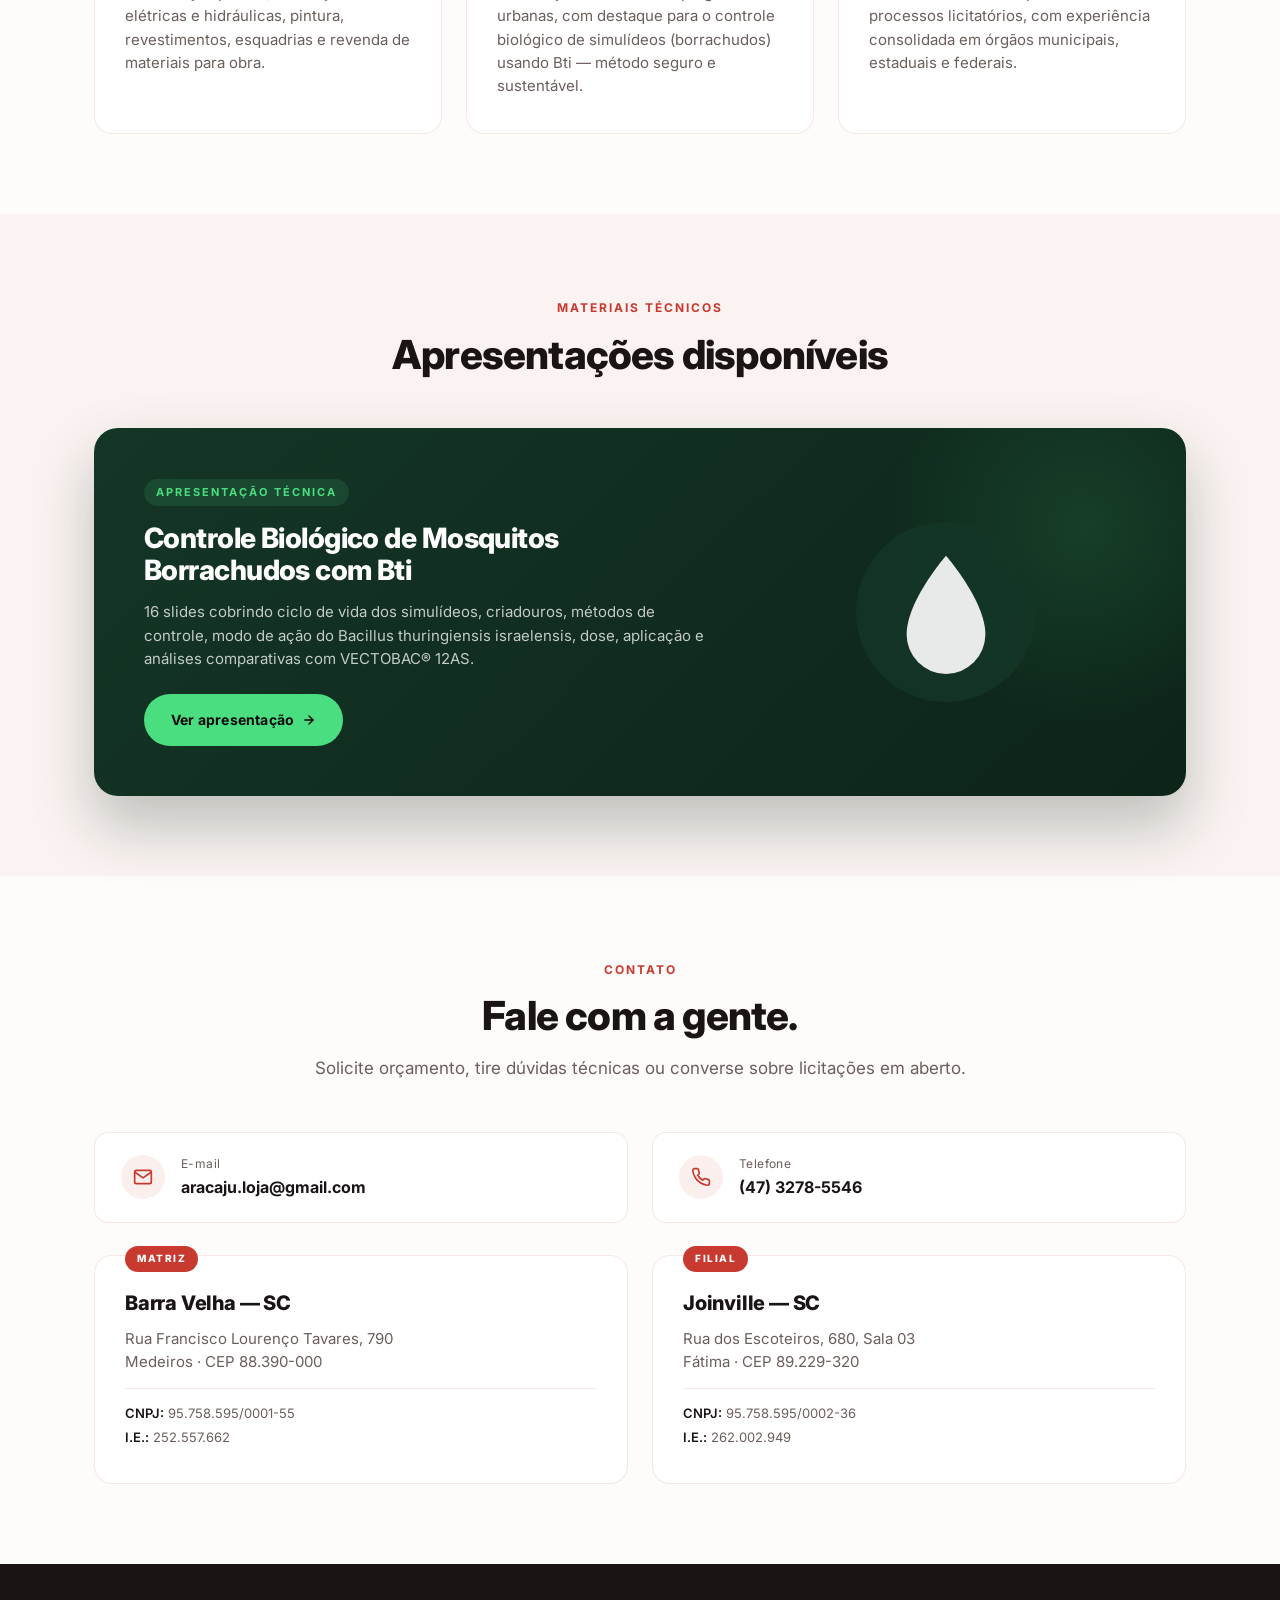
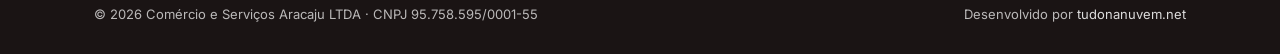
==== commit dcc9cd6f: "Reestrutura repo, adiciona landing page Aracaju Serviços e botão Home - Move site da apresentação pa" ====
--- a/index.html
+++ b/index.html
@@ -2,298 +2,732 @@
 <html lang="pt-BR">
 <head>
   <meta charset="UTF-8">
-  <meta name="viewport" content="width=device-width, initial-scale=1.0, viewport-fit=cover">
-
-  <!-- Google Tag Manager -->
-  <script>(function(w,d,s,l,i){w[l]=w[l]||[];w[l].push({'gtm.start':
-  new Date().getTime(),event:'gtm.js'});var f=d.getElementsByTagName(s)[0],
-  j=d.createElement(s),dl=l!='dataLayer'?'&l='+l:'';j.async=true;j.src=
-  'https://www.googletagmanager.com/gtm.js?id='+i+dl;f.parentNode.insertBefore(j,f);
-  })(window,document,'script','dataLayer','GTM-55TD24K2');</script>
-  <!-- End Google Tag Manager -->
-
-  <!-- Google tag (gtag.js) -->
-  <script async src="https://www.googletagmanager.com/gtag/js?id=G-FQZN18B9XT"></script>
-  <script>
-    window.dataLayer = window.dataLayer || [];
-    function gtag(){dataLayer.push(arguments);}
-    gtag('js', new Date());
-
-    gtag('config', 'G-FQZN18B9XT');
-  </script>
-
-  <!-- Primary -->
-  <title>Controle Biológico de Mosquitos Borrachudos com Bti — Aracaju Serviços</title>
-  <meta name="description" content="Apresentação técnica sobre controle biológico de mosquitos borrachudos (simulídeos) com Bacillus thuringiensis israelensis (Bti) e VectoBac® 12AS: ciclo de vida, criadouros, métodos, dose, aplicação e análises comparativas.">
-  <meta name="keywords" content="borrachudos, controle de borrachudos, simulídeos, Bti, Bacillus thuringiensis israelensis, VectoBac 12AS, controle biológico, mosquito borrachudo, controle de pragas, manejo integrado, Aracaju Serviços">
+  <meta name="viewport" content="width=device-width, initial-scale=1.0">
+
+  <title>Aracaju Comércio e Serviços — Construção, Controle de Pragas e Licitações</title>
+  <meta name="description" content="Comércio e Serviços Aracaju LTDA — desde 1992 prestando serviços ao setor público e privado em Santa Catarina. Construção civil, manutenção predial, revenda de materiais e controle de borrachudos com Bti.">
+  <meta name="keywords" content="Aracaju Serviços, Comércio e Serviços Aracaju, controle de borrachudos, controle de simulídeos, construção civil, manutenção predial, licitações públicas, Barra Velha, Joinville, Santa Catarina">
   <meta name="author" content="Comércio e Serviços Aracaju LTDA">
   <meta name="robots" content="index, follow">
-  <meta name="theme-color" content="#0a0a0a">
-  <link rel="canonical" href="https://aracajuservicos.com.br/borrachudos">
-
-  <!-- Open Graph -->
-  <meta property="og:type" content="article">
+  <meta name="theme-color" content="#c8392f">
+
+  <meta property="og:type" content="website">
   <meta property="og:locale" content="pt_BR">
   <meta property="og:site_name" content="Aracaju Serviços">
-  <meta property="og:url" content="https://aracajuservicos.com.br/borrachudos">
-  <meta property="og:title" content="Controle Biológico de Mosquitos Borrachudos com Bti">
-  <meta property="og:description" content="Apresentação técnica sobre controle biológico de borrachudos com Bacillus thuringiensis israelensis (Bti) e VectoBac® 12AS — ciclo de vida, dose, aplicação e análises comparativas.">
-  <meta property="og:image" content="https://aracajuservicos.com.br/borrachudos/img/01-capa.webp">
-  <meta property="og:image:alt" content="Capa: Controle Biológico de Mosquitos Borrachudos">
-
-  <!-- Twitter -->
-  <meta name="twitter:card" content="summary_large_image">
-  <meta name="twitter:title" content="Controle Biológico de Mosquitos Borrachudos com Bti">
-  <meta name="twitter:description" content="Apresentação técnica completa: ciclo de vida, criadouros, Bti, dose, aplicação e análises comparativas.">
-  <meta name="twitter:image" content="https://aracajuservicos.com.br/borrachudos/img/01-capa.webp">
-
-  <!-- Favicon -->
-  <link rel="icon" type="image/svg+xml" href="favicon.svg">
-
-  <!-- PWA -->
-  <link rel="manifest" href="manifest.json">
-  <meta name="application-name" content="Borrachudos">
-  <meta name="apple-mobile-web-app-capable" content="yes">
-  <meta name="apple-mobile-web-app-status-bar-style" content="black-translucent">
-  <meta name="apple-mobile-web-app-title" content="Borrachudos">
-  <link rel="apple-touch-icon" href="favicon.svg">
-
-  <!-- Structured Data -->
-  <script type="application/ld+json">
-  {
-    "@context": "https://schema.org",
-    "@type": "PresentationDigitalDocument",
-    "name": "Controle Biológico de Mosquitos Borrachudos com Bti",
-    "description": "Apresentação técnica sobre controle biológico de mosquitos borrachudos (simulídeos) com Bacillus thuringiensis israelensis (Bti) e VectoBac® 12AS.",
-    "url": "https://aracajuservicos.com.br/borrachudos",
-    "image": "https://aracajuservicos.com.br/borrachudos/img/01-capa.webp",
-    "inLanguage": "pt-BR",
-    "numberOfPages": 16,
-    "author": {
-      "@type": "Organization",
-      "name": "Comércio e Serviços Aracaju LTDA",
-      "url": "https://aracajuservicos.com.br"
-    },
-    "publisher": {
-      "@type": "Organization",
-      "name": "Comércio e Serviços Aracaju LTDA",
-      "url": "https://aracajuservicos.com.br"
-    },
-    "about": [
-      "Controle biológico de borrachudos",
-      "Bacillus thuringiensis israelensis",
-      "VectoBac 12AS",
-      "Manejo integrado de simulídeos"
-    ]
-  }
-  </script>
-
-  <link rel="stylesheet" href="styles.css">
+  <meta property="og:url" content="https://aracajuservicos.com.br">
+  <meta property="og:title" content="Aracaju Comércio e Serviços — Desde 1992">
+  <meta property="og:description" content="Construção civil, manutenção predial, controle de borrachudos e atendimento a licitações públicas em Santa Catarina.">
+  <meta property="og:image" content="https://aracajuservicos.com.br/img/logo.png">
+
+  <link rel="icon" type="image/png" href="img/favicon.png">
+  <link rel="apple-touch-icon" href="img/favicon.png">
+
+  <link rel="preconnect" href="https://fonts.googleapis.com">
+  <link rel="preconnect" href="https://fonts.gstatic.com" crossorigin>
+  <link href="https://fonts.googleapis.com/css2?family=Inter:wght@400;500;600;700;800&display=swap" rel="stylesheet">
+
+  <style>
+    :root {
+      --red: #c8392f;
+      --red-dark: #a62b22;
+      --red-light: #e08574;
+      --bg: #fefcfb;
+      --bg-soft: #faf3f1;
+      --ink: #1a1414;
+      --muted: #6b5e5b;
+      --line: rgba(200, 57, 47, 0.12);
+    }
+
+    * { margin: 0; padding: 0; box-sizing: border-box; }
+    html { scroll-behavior: smooth; }
+    body {
+      font-family: 'Inter', system-ui, -apple-system, sans-serif;
+      background: var(--bg);
+      color: var(--ink);
+      line-height: 1.55;
+      -webkit-font-smoothing: antialiased;
+    }
+
+    img { display: block; max-width: 100%; height: auto; }
+    a { color: inherit; text-decoration: none; }
+
+    .container { width: 100%; max-width: 1140px; margin: 0 auto; padding: 0 24px; }
+
+    /* === HEADER === */
+    header {
+      position: sticky;
+      top: 0;
+      z-index: 50;
+      background: rgba(254, 252, 251, 0.92);
+      backdrop-filter: blur(14px);
+      -webkit-backdrop-filter: blur(14px);
+      border-bottom: 1px solid var(--line);
+    }
+    .nav {
+      display: flex;
+      align-items: center;
+      justify-content: space-between;
+      padding: 16px 0;
+    }
+    .nav-logo img { height: 36px; }
+    .nav-links { display: flex; gap: 28px; }
+    .nav-links a {
+      font-size: 14px;
+      font-weight: 500;
+      color: var(--muted);
+      transition: color 0.2s;
+    }
+    .nav-links a:hover { color: var(--red); }
+
+    .nav-toggle {
+      display: none;
+      width: 42px;
+      height: 42px;
+      flex-direction: column;
+      justify-content: center;
+      align-items: center;
+      gap: 5px;
+      background: transparent;
+      border: 0;
+      cursor: pointer;
+      padding: 0;
+    }
+    .nav-toggle span {
+      display: block;
+      width: 22px;
+      height: 2px;
+      background: var(--ink);
+      border-radius: 2px;
+      transition: transform 0.3s, opacity 0.2s;
+    }
+    .nav-toggle.open span:nth-child(1) { transform: translateY(7px) rotate(45deg); }
+    .nav-toggle.open span:nth-child(2) { opacity: 0; }
+    .nav-toggle.open span:nth-child(3) { transform: translateY(-7px) rotate(-45deg); }
+
+    .mobile-menu {
+      display: none;
+      flex-direction: column;
+      background: rgba(254, 252, 251, 0.98);
+      backdrop-filter: blur(14px);
+      -webkit-backdrop-filter: blur(14px);
+      border-top: 1px solid var(--line);
+      border-bottom: 1px solid var(--line);
+    }
+    .mobile-menu.open { display: flex; }
+    .mobile-menu a {
+      padding: 16px 24px;
+      font-size: 15px;
+      font-weight: 600;
+      color: var(--ink);
+      border-bottom: 1px solid var(--line);
+      transition: all 0.2s;
+    }
+    .mobile-menu a:last-child { border-bottom: none; }
+    .mobile-menu a:hover { background: var(--bg-soft); color: var(--red); }
+
+    /* === HERO === */
+    .hero {
+      padding: 80px 0 100px;
+      background: linear-gradient(180deg, var(--bg) 0%, var(--bg-soft) 100%);
+      position: relative;
+      overflow: hidden;
+    }
+    .hero::before {
+      content: "";
+      position: absolute;
+      top: -150px;
+      right: -200px;
+      width: 600px;
+      height: 600px;
+      background: radial-gradient(circle, rgba(200, 57, 47, 0.06), transparent 70%);
+      pointer-events: none;
+    }
+    .hero-inner {
+      display: flex;
+      flex-direction: column;
+      align-items: center;
+      text-align: center;
+      gap: 22px;
+      position: relative;
+    }
+    .hero-logo {
+      width: 380px;
+      max-width: 80%;
+      filter: drop-shadow(0 14px 32px rgba(200, 57, 47, 0.18));
+      margin-bottom: 6px;
+    }
+    .hero-tag {
+      display: inline-block;
+      font-size: 12px;
+      font-weight: 700;
+      letter-spacing: 1.5px;
+      text-transform: uppercase;
+      color: var(--red);
+      background: rgba(200, 57, 47, 0.08);
+      padding: 6px 14px;
+      border-radius: 99px;
+    }
+    .hero h1 {
+      font-size: clamp(30px, 4vw, 46px);
+      font-weight: 800;
+      letter-spacing: -0.02em;
+      line-height: 1.15;
+      max-width: 800px;
+    }
+    .hero h1 strong { color: var(--red); }
+    .hero p {
+      font-size: 17px;
+      color: var(--muted);
+      max-width: 600px;
+    }
+    .hero-actions { display: flex; gap: 12px; flex-wrap: wrap; justify-content: center; margin-top: 8px; }
+    .btn {
+      display: inline-flex;
+      align-items: center;
+      gap: 8px;
+      padding: 14px 26px;
+      border-radius: 99px;
+      font-weight: 700;
+      font-size: 14px;
+      letter-spacing: 0.2px;
+      transition: all 0.2s;
+      border: 1.5px solid transparent;
+      cursor: pointer;
+    }
+    .btn-primary {
+      background: var(--red);
+      color: #fff;
+    }
+    .btn-primary:hover {
+      background: var(--red-dark);
+      transform: translateY(-2px);
+      box-shadow: 0 12px 28px rgba(200, 57, 47, 0.3);
+    }
+    .btn-ghost {
+      background: transparent;
+      color: var(--ink);
+      border-color: var(--line);
+    }
+    .btn-ghost:hover {
+      border-color: var(--red);
+      color: var(--red);
+    }
+    /* === SECTIONS === */
+    section.block {
+      padding: 80px 0;
+    }
+    .section-head {
+      text-align: center;
+      max-width: 720px;
+      margin: 0 auto 50px;
+    }
+    .section-eyebrow {
+      display: inline-block;
+      font-size: 12px;
+      font-weight: 700;
+      letter-spacing: 2px;
+      text-transform: uppercase;
+      color: var(--red);
+      margin-bottom: 14px;
+    }
+    .section-title {
+      font-size: clamp(28px, 3.6vw, 40px);
+      font-weight: 800;
+      letter-spacing: -0.02em;
+      line-height: 1.15;
+      margin-bottom: 16px;
+    }
+    .section-text {
+      font-size: 17px;
+      color: var(--muted);
+    }
+
+    /* === SOBRE === */
+    .sobre { background: var(--bg-soft); }
+    .sobre-grid {
+      display: grid;
+      grid-template-columns: repeat(3, 1fr);
+      gap: 24px;
+      margin-top: 50px;
+      max-width: 760px;
+      margin-left: auto;
+      margin-right: auto;
+    }
+    .stat-card {
+      background: #fff;
+      padding: 28px 24px;
+      border-radius: 16px;
+      border: 1px solid var(--line);
+      text-align: center;
+    }
+    .stat-num {
+      font-size: 38px;
+      font-weight: 800;
+      color: var(--red);
+      letter-spacing: -0.02em;
+      line-height: 1;
+      display: block;
+      margin-bottom: 6px;
+    }
+    .stat-label {
+      font-size: 13px;
+      color: var(--muted);
+      font-weight: 500;
+    }
+
+    /* === ÁREAS === */
+    .areas-grid {
+      display: grid;
+      grid-template-columns: repeat(3, 1fr);
+      gap: 24px;
+    }
+    .area-card {
+      background: #fff;
+      padding: 36px 30px;
+      border-radius: 18px;
+      border: 1px solid var(--line);
+      transition: transform 0.3s, box-shadow 0.3s;
+    }
+    .area-card:hover {
+      transform: translateY(-4px);
+      box-shadow: 0 20px 40px rgba(200, 57, 47, 0.08);
+    }
+    .area-icon {
+      width: 56px;
+      height: 56px;
+      border-radius: 14px;
+      background: linear-gradient(135deg, var(--red), var(--red-light));
+      display: flex;
+      align-items: center;
+      justify-content: center;
+      color: #fff;
+      margin-bottom: 22px;
+    }
+    .area-icon svg { width: 28px; height: 28px; }
+    .area-card h3 {
+      font-size: 20px;
+      font-weight: 800;
+      margin-bottom: 12px;
+      letter-spacing: -0.01em;
+    }
+    .area-card p {
+      color: var(--muted);
+      font-size: 15px;
+    }
+
+    /* === APRESENTAÇÕES === */
+    .apresentacoes { background: var(--bg-soft); }
+    .featured-card {
+      background: linear-gradient(135deg, #143626, #0d2419);
+      color: #fff;
+      border-radius: 24px;
+      padding: 50px;
+      display: grid;
+      grid-template-columns: 1.5fr 1fr;
+      gap: 40px;
+      align-items: center;
+      box-shadow: 0 30px 60px rgba(13, 36, 25, 0.25);
+      position: relative;
+      overflow: hidden;
+    }
+    .featured-card::before {
+      content: "";
+      position: absolute;
+      top: -100px;
+      right: -100px;
+      width: 400px;
+      height: 400px;
+      background: radial-gradient(circle, rgba(74, 222, 128, 0.12), transparent 70%);
+    }
+    .featured-tag {
+      display: inline-block;
+      font-size: 11px;
+      font-weight: 700;
+      letter-spacing: 2px;
+      text-transform: uppercase;
+      color: #4ade80;
+      background: rgba(74, 222, 128, 0.12);
+      padding: 5px 12px;
+      border-radius: 99px;
+      margin-bottom: 16px;
+      position: relative;
+    }
+    .featured-card h3 {
+      font-size: 28px;
+      font-weight: 800;
+      letter-spacing: -0.02em;
+      line-height: 1.15;
+      margin-bottom: 14px;
+      position: relative;
+    }
+    .featured-card p {
+      color: rgba(255, 255, 255, 0.75);
+      font-size: 15px;
+      margin-bottom: 24px;
+      position: relative;
+    }
+    .featured-card .btn-primary {
+      background: #4ade80;
+      color: #0a0a0a;
+      position: relative;
+    }
+    .featured-card .btn-primary:hover {
+      background: #6ee69b;
+      box-shadow: 0 12px 28px rgba(74, 222, 128, 0.3);
+    }
+    .featured-visual {
+      display: grid;
+      place-items: center;
+      position: relative;
+    }
+    .featured-visual svg {
+      width: 180px;
+      height: 180px;
+      opacity: 0.9;
+    }
+
+    /* === CONTATO === */
+    .contato-info {
+      display: grid;
+      grid-template-columns: 1fr 1fr;
+      gap: 24px;
+      margin-bottom: 32px;
+    }
+    .contact-pill {
+      background: #fff;
+      padding: 22px 26px;
+      border-radius: 14px;
+      border: 1px solid var(--line);
+      display: flex;
+      align-items: center;
+      gap: 16px;
+    }
+    .contact-pill .icon-circle {
+      width: 44px;
+      height: 44px;
+      border-radius: 50%;
+      background: rgba(200, 57, 47, 0.08);
+      color: var(--red);
+      display: grid;
+      place-items: center;
+      flex-shrink: 0;
+    }
+    .contact-pill .icon-circle svg { width: 20px; height: 20px; }
+    .contact-pill-label {
+      font-size: 12px;
+      color: var(--muted);
+      letter-spacing: 0.4px;
+      margin-bottom: 2px;
+    }
+    .contact-pill-value {
+      font-size: 16px;
+      font-weight: 700;
+      color: var(--ink);
+    }
+    .contact-pill-value:hover { color: var(--red); }
+
+    .units-grid {
+      display: grid;
+      grid-template-columns: 1fr 1fr;
+      gap: 24px;
+    }
+    .unit-card {
+      background: #fff;
+      border: 1px solid var(--line);
+      border-radius: 18px;
+      padding: 32px 30px;
+      position: relative;
+    }
+    .unit-badge {
+      position: absolute;
+      top: -10px;
+      left: 30px;
+      background: var(--red);
+      color: #fff;
+      font-size: 10px;
+      font-weight: 800;
+      letter-spacing: 1.5px;
+      text-transform: uppercase;
+      padding: 5px 12px;
+      border-radius: 99px;
+    }
+    .unit-card h4 {
+      font-size: 20px;
+      font-weight: 800;
+      margin-bottom: 8px;
+      letter-spacing: -0.01em;
+    }
+    .unit-card .unit-address {
+      color: var(--muted);
+      font-size: 15px;
+      line-height: 1.55;
+      margin-bottom: 14px;
+    }
+    .unit-meta {
+      font-size: 13px;
+      color: var(--muted);
+      padding-top: 14px;
+      border-top: 1px solid var(--line);
+    }
+    .unit-meta div { margin-bottom: 4px; }
+    .unit-meta strong { color: var(--ink); font-weight: 600; }
+
+    /* === FOOTER === */
+    footer.site-footer {
+      background: #1a1414;
+      color: rgba(255, 255, 255, 0.7);
+      padding: 40px 0 30px;
+      font-size: 13px;
+    }
+    .footer-inner {
+      display: flex;
+      justify-content: space-between;
+      align-items: center;
+      flex-wrap: wrap;
+      gap: 16px;
+    }
+    .footer-inner img { height: 28px; opacity: 0.85; }
+    .footer-credits a { color: rgba(255, 255, 255, 0.85); transition: color 0.2s; }
+    .footer-credits a:hover { color: var(--red-light); }
+
+    /* === RESPONSIVE === */
+    @media (max-width: 900px) {
+      .nav-links { display: none; }
+      .nav-toggle { display: flex; }
+      .nav { padding: 16px 8px; }
+      .nav-logo img { height: 30px; }
+      .hero { padding: 50px 0 70px; }
+      .hero-logo { width: 280px; }
+      section.block { padding: 60px 0; }
+      .sobre-grid { grid-template-columns: 1fr; max-width: 360px; }
+      .areas-grid { grid-template-columns: 1fr; }
+      .featured-card { grid-template-columns: 1fr; padding: 36px 28px; text-align: center; }
+      .featured-visual { order: -1; }
+      .featured-visual svg { width: 120px; height: 120px; }
+      .contato-info, .units-grid { grid-template-columns: 1fr; }
+      .footer-inner { justify-content: center; text-align: center; }
+    }
+  </style>
 </head>
 <body>
 
-  <!-- Google Tag Manager (noscript) -->
-  <noscript><iframe src="https://www.googletagmanager.com/ns.html?id=GTM-55TD24K2"
-  height="0" width="0" style="display:none;visibility:hidden"></iframe></noscript>
-  <!-- End Google Tag Manager (noscript) -->
-
-  <div class="loader" id="loader" aria-hidden="true">
-    <svg class="loader-icon" viewBox="0 0 64 64" aria-hidden="true">
-      <circle cx="32" cy="32" r="32" fill="#143626"/>
-      <path d="M32 12 C32 12, 18 28, 18 40 A14 14 0 0 0 46 40 C46 28, 32 12, 32 12 Z" fill="#ffffff"/>
-    </svg>
-    <div class="loader-bar"><div class="loader-fill" id="loaderFill"></div></div>
-    <span class="loader-text" id="loaderText">Carregando 0/16</span>
-  </div>
-
-  <main class="sr-only" aria-hidden="false">
-    <h1>Controle Biológico de Mosquitos Borrachudos com Bti</h1>
-    <p>Apresentação técnica de Comércio e Serviços Aracaju LTDA sobre o controle biológico de mosquitos borrachudos (simulídeos) utilizando Bacillus thuringiensis israelensis (Bti) e o produto VectoBac® 12AS.</p>
-
-    <article>
-      <h2>1. Capa</h2>
-      <p>Soluções biológicas para um ambiente mais saudável. Eficácia comprovada, tecnologia segura e sustentável. Proteção que respeita a natureza e as pessoas.</p>
-    </article>
-
-    <article>
-      <h2>2. Ciclo de vida dos borrachudos</h2>
-      <h3>Adultos</h3>
-      <p>Medem de 2 a 4 mm. Machos vivem cerca de 1 semana; fêmeas de 2 a 4 semanas (podendo chegar a 85 dias em condições favoráveis).</p>
-      <h3>Ovos</h3>
-      <p>Fêmea realiza, em média, 2 a 4 posturas durante a vida adulta, com cerca de 500 ovos por postura (variando de 200 a 800). Podem permanecer viáveis em períodos de seca prolongados.</p>
-      <h3>Larvas</h3>
-      <p>Corpo alongado de 3 a 12 mm com leques cefálicos filtradores. Fase larval de 7 a 20 dias (mais longa no inverno).</p>
-      <h3>Pupas</h3>
-      <p>Ficam fixadas em casulos de seda presos a substratos com águas correntes. Não se alimentam — duração de 2 a 6 dias.</p>
-      <p>O estágio de larva é a fase-alvo do controle biológico com Bacillus thuringiensis israelensis (Bti).</p>
-    </article>
-
-    <article>
-      <h2>3. Criadouros de borrachudos</h2>
-      <p>As larvas de simulídeos se criam essencialmente em água corrente, desde torrenciais cursos montanhosos até rios de movimento lento, ou pequenos fios de água. Ovos, larvas e pupas ficam aderidos a superfícies sólidas (rochas, folhas, galhos) e plantas aquáticas submersas ou parcialmente submersas, onde encontram proteção e alimento.</p>
-    </article>
-
-    <article>
-      <h2>4. Por que controlar borrachudos?</h2>
-      <p>Borrachudos transmitem doenças como Encefalites, Oncocercose e provocam alergias. Causam incômodo e danos econômicos na agricultura, turismo, pecuária e recreação. O controle é essencial para proteger a saúde das pessoas, dos animais e garantir o bem-estar da população.</p>
-    </article>
-
-    <article>
-      <h2>5. Métodos de controle</h2>
-      <p>Existem três abordagens: controle mecânico (remoção física), controle com produtos químicos (com risco ambiental e de resistência) e controle com inseticidas biológicos baseados em Bti — opção segura, sustentável e altamente eficaz.</p>
-    </article>
-
-    <article>
-      <h2>6. VectoBac® 12AS</h2>
-      <p>Inseticida biológico à base de Bacillus thuringiensis israelensis (Bti), concentração 1,2% (1200 BTI UTI/mg), cepa AM65-52, com 5 toxinas (Cry e Cyt) em formulação aquosa com aditivo gerador de espuma para visualização do alcance. Apresentação de 10 L. Utilizado há mais de 30 anos no programa de controle de borrachudos no Brasil. Benefícios: ambientalmente seguro, alto custo/benefício, manejo da resistência, segurança para aplicadores e controle eficiente em baixas concentrações.</p>
-    </article>
-
-    <article>
-      <h2>7. Modo de ação do Bti</h2>
-      <p>O Bacillus thuringiensis israelensis produz proteínas cristalinas que, ao serem ingeridas pelas larvas, atuam no intestino médio causando paralisação e morte. Os cristais rompem a parede intestinal e causam a morte das larvas em até 24 horas após a aplicação. A ação é específica contra larvas de mosquitos e borrachudos, segura para peixes, plantas, animais e seres humanos.</p>
-    </article>
-
-    <article>
-      <h2>8. Como a dose de Bti é calculada</h2>
-      <p>A dose de VectoBac® 12AS é calculada com base na vazão do canal e na concentração desejada. É necessário medir a largura média do canal, a profundidade média e a velocidade da água (com flutuador, em distância conhecida). A dose é calculada pela fórmula: PPM × VAZÃO × TEMPO MÉDIO × LARGURA × PROFUNDIDADE. Concentrações típicas: 10 ppm, 15 ppm e 25 ppm.</p>
-    </article>
-
-    <article>
-      <h2>9. Calibrando o regador</h2>
-      <p>A quantidade de água no regador deve ser suficiente para aplicar o produto pelo período mínimo de 1 minuto com o chuveirinho. Encha o regador, cronometre o tempo de esvaziamento e ajuste para garantir aplicação contínua de no mínimo 1 minuto. Misture a dose calculada na quantidade de água definida.</p>
-    </article>
-
-    <article>
-      <h2>10. Aplicação do Bti em campo</h2>
-      <p>Aplicar o produto de forma contínua por no mínimo 1 minuto para garantir boa dispersão. Distribuir uniformemente na lâmina d'água. Priorizar pontos com maior turbulência para melhor mistura. A eficiência depende diretamente da vazão, do tempo e da distribuição.</p>
-    </article>
-
-    <article>
-      <h2>11. Fatores variáveis para a aplicação</h2>
-      <p>Avaliar a presença de cachoeiras, remansos ou represas; obstáculos no escoamento (lixo, pneus, materiais estranhos); quantidade de material orgânico em suspensão. Para definir a distância entre pontos de aplicação, o método visual é o mais eficiente — vantagem do VectoBac 12AS pela espuma sinalizadora.</p>
-    </article>
-
-    <article>
-      <h2>12. Carreamento do Bti no curso d'água</h2>
-      <p>O produto acompanha o fluxo da água ao longo do canal. A dispersão depende da vazão e da turbulência. Espumas ajudam a visualizar o alcance da aplicação. O carreamento eficiente garante que o produto alcance toda a área-alvo.</p>
-    </article>
-
-    <article>
-      <h2>13. Análise comparativa de dois produtos (H-14)</h2>
-      <p>Estudo do Prof. Dr. Carlos Fernando S. Andrade no Riacho Bracinho (Schroeder, SC). Vazão de 2,6 m³/min, dose de 15 ppm/1 min. Produtos avaliados: BT HORUS e VECTOBAC® 12AS. Resultado: VECTOBAC® 12AS apresentou maior eficiência de carreamento, mantendo altas porcentagens de mortalidade em maiores distâncias.</p>
-    </article>
-
-    <article>
-      <h2>14. Análise comparativa de quatro produtos (H-14)</h2>
-      <p>Estudo no Riacho Engenho D'Ouro, Paraty/RJ, dezembro de 2016 a maio de 2017, com aplicação de 15 ppm/1 min. Produtos avaliados: VECTOBAC® 12AS, AEDES CONTROL, THURMAX e BTHORUS. VECTOBAC® 12AS apresentou maior eficiência de carreamento ao longo do curso d'água.</p>
-    </article>
-
-    <article>
-      <h2>15. Considerações finais</h2>
-      <p>Os produtos à base de Bti, com destaque para o VECTOBAC® 12AS, demonstraram alta eficiência no controle de larvas de simulídeos. A eficácia está diretamente relacionada ao carreamento, tempo de aplicação, vazão e distribuição. A tecnologia Bti é segura para o meio ambiente, organismos não-alvo e seres humanos. A aplicação correta segundo as recomendações técnicas é fundamental. O controle eficiente protege a saúde pública, o bem-estar animal e promove desenvolvimento sustentável.</p>
-    </article>
-
-    <article>
-      <h2>16. Encerramento</h2>
-      <p>Seguimos juntos na missão de proteger ambientes, preservar vidas e construir um mundo melhor.</p>
-    </article>
+  <header>
+    <div class="container nav">
+      <a class="nav-logo" href="#topo"><img src="img/logo.png" alt="Aracaju Comércio e Serviços"></a>
+      <nav class="nav-links">
+        <a href="#sobre">Sobre</a>
+        <a href="#areas">Áreas</a>
+        <a href="#apresentacoes">Apresentações</a>
+        <a href="#contato">Contato</a>
+      </nav>
+      <button class="nav-toggle" id="navToggle" aria-label="Abrir menu" aria-expanded="false">
+        <span></span><span></span><span></span>
+      </button>
+    </div>
+    <nav class="mobile-menu" id="mobileMenu">
+      <a href="#sobre">Sobre</a>
+      <a href="#areas">Áreas</a>
+      <a href="#apresentacoes">Apresentações</a>
+      <a href="#contato">Contato</a>
+    </nav>
+  </header>
+
+  <main id="topo">
+
+    <section class="hero">
+      <div class="container hero-inner">
+        <img class="hero-logo" src="img/logo.png" alt="Aracaju Comércio e Serviços">
+        <span class="hero-tag">Desde 1992 · Santa Catarina</span>
+        <h1>Tradição que <strong>constrói</strong>. Técnica que <strong>protege</strong>.</h1>
+        <p>Manutenção predial, construção civil, controle de pragas e atendimento a licitações públicas.</p>
+        <div class="hero-actions">
+          <a class="btn btn-primary" href="#apresentacoes">Ver apresentações</a>
+          <a class="btn btn-ghost" href="#contato">Fale conosco</a>
+        </div>
+      </div>
+    </section>
+
+    <section class="block sobre" id="sobre">
+      <div class="container">
+        <div class="section-head">
+          <span class="section-eyebrow">Sobre</span>
+          <h2 class="section-title">Tradição, técnica e responsabilidade.</h2>
+          <p class="section-text">Há mais de três décadas oferecendo soluções em construção civil, manejo de pragas e prestação de serviços ao serviço público, com qualidade técnica e compromisso ambiental.</p>
+        </div>
+        <div class="sobre-grid">
+          <div class="stat-card">
+            <span class="stat-num">30+</span>
+            <span class="stat-label">Anos de mercado</span>
+          </div>
+          <div class="stat-card">
+            <span class="stat-num">2</span>
+            <span class="stat-label">Unidades em SC</span>
+          </div>
+          <div class="stat-card">
+            <span class="stat-num">3</span>
+            <span class="stat-label">Áreas de atuação</span>
+          </div>
+        </div>
+      </div>
+    </section>
+
+    <section class="block" id="areas">
+      <div class="container">
+        <div class="section-head">
+          <span class="section-eyebrow">Áreas de atuação</span>
+          <h2 class="section-title">Onde podemos te ajudar.</h2>
+        </div>
+        <div class="areas-grid">
+          <article class="area-card">
+            <div class="area-icon">
+              <svg viewBox="0 0 24 24" fill="none" stroke="currentColor" stroke-width="2" stroke-linecap="round" stroke-linejoin="round">
+                <path d="M3 9l9-7 9 7v11a2 2 0 0 1-2 2H5a2 2 0 0 1-2-2z"/>
+                <polyline points="9 22 9 12 15 12 15 22"/>
+              </svg>
+            </div>
+            <h3>Construção Civil</h3>
+            <p>Manutenção predial, instalações elétricas e hidráulicas, pintura, revestimentos, esquadrias e revenda de materiais para obra.</p>
+          </article>
+          <article class="area-card">
+            <div class="area-icon">
+              <svg viewBox="0 0 24 24" fill="none" stroke="currentColor" stroke-width="2" stroke-linecap="round" stroke-linejoin="round">
+                <path d="M12 2.69l5.66 5.66a8 8 0 1 1-11.31 0z"/>
+              </svg>
+            </div>
+            <h3>Controle de Pragas</h3>
+            <p>Imunização e controle de pragas urbanas, com destaque para o controle biológico de simulídeos (borrachudos) usando Bti — método seguro e sustentável.</p>
+          </article>
+          <article class="area-card">
+            <div class="area-icon">
+              <svg viewBox="0 0 24 24" fill="none" stroke="currentColor" stroke-width="2" stroke-linecap="round" stroke-linejoin="round">
+                <path d="M14 2H6a2 2 0 0 0-2 2v16a2 2 0 0 0 2 2h12a2 2 0 0 0 2-2V8z"/>
+                <polyline points="14 2 14 8 20 8"/>
+                <line x1="9" y1="15" x2="15" y2="15"/>
+                <line x1="9" y1="11" x2="15" y2="11"/>
+              </svg>
+            </div>
+            <h3>Licitações Públicas</h3>
+            <p>Atendimento ao setor público em processos licitatórios, com experiência consolidada em órgãos municipais, estaduais e federais.</p>
+          </article>
+        </div>
+      </div>
+    </section>
+
+    <section class="block apresentacoes" id="apresentacoes">
+      <div class="container">
+        <div class="section-head">
+          <span class="section-eyebrow">Materiais técnicos</span>
+          <h2 class="section-title">Apresentações disponíveis</h2>
+        </div>
+        <article class="featured-card">
+          <div>
+            <span class="featured-tag">Apresentação técnica</span>
+            <h3>Controle Biológico de Mosquitos Borrachudos com Bti</h3>
+            <p>16 slides cobrindo ciclo de vida dos simulídeos, criadouros, métodos de controle, modo de ação do Bacillus thuringiensis israelensis, dose, aplicação e análises comparativas com VECTOBAC® 12AS.</p>
+            <a class="btn btn-primary" href="borrachudos/">
+              Ver apresentação
+              <svg viewBox="0 0 24 24" width="14" height="14" fill="none" stroke="currentColor" stroke-width="2.5" stroke-linecap="round" stroke-linejoin="round"><line x1="5" y1="12" x2="19" y2="12"/><polyline points="12 5 19 12 12 19"/></svg>
+            </a>
+          </div>
+          <div class="featured-visual">
+            <svg viewBox="0 0 64 64" aria-hidden="true">
+              <circle cx="32" cy="32" r="32" fill="#143626"/>
+              <path d="M32 12 C32 12, 18 28, 18 40 A14 14 0 0 0 46 40 C46 28, 32 12, 32 12 Z" fill="#ffffff"/>
+            </svg>
+          </div>
+        </article>
+      </div>
+    </section>
+
+    <section class="block" id="contato">
+      <div class="container">
+        <div class="section-head">
+          <span class="section-eyebrow">Contato</span>
+          <h2 class="section-title">Fale com a gente.</h2>
+          <p class="section-text">Solicite orçamento, tire dúvidas técnicas ou converse sobre licitações em aberto.</p>
+        </div>
+
+        <div class="contato-info">
+          <a class="contact-pill" href="mailto:aracaju.loja@gmail.com">
+            <span class="icon-circle">
+              <svg viewBox="0 0 24 24" fill="none" stroke="currentColor" stroke-width="2" stroke-linecap="round" stroke-linejoin="round">
+                <path d="M4 4h16c1.1 0 2 .9 2 2v12c0 1.1-.9 2-2 2H4c-1.1 0-2-.9-2-2V6c0-1.1.9-2 2-2z"/>
+                <polyline points="22,6 12,13 2,6"/>
+              </svg>
+            </span>
+            <div>
+              <div class="contact-pill-label">E-mail</div>
+              <span class="contact-pill-value">aracaju.loja@gmail.com</span>
+            </div>
+          </a>
+          <a class="contact-pill" href="tel:+554732785546">
+            <span class="icon-circle">
+              <svg viewBox="0 0 24 24" fill="none" stroke="currentColor" stroke-width="2" stroke-linecap="round" stroke-linejoin="round">
+                <path d="M22 16.92v3a2 2 0 0 1-2.18 2 19.79 19.79 0 0 1-8.63-3.07 19.5 19.5 0 0 1-6-6 19.79 19.79 0 0 1-3.07-8.67A2 2 0 0 1 4.11 2h3a2 2 0 0 1 2 1.72 12.84 12.84 0 0 0 .7 2.81 2 2 0 0 1-.45 2.11L8.09 9.91a16 16 0 0 0 6 6l1.27-1.27a2 2 0 0 1 2.11-.45 12.84 12.84 0 0 0 2.81.7A2 2 0 0 1 22 16.92z"/>
+              </svg>
+            </span>
+            <div>
+              <div class="contact-pill-label">Telefone</div>
+              <span class="contact-pill-value">(47) 3278-5546</span>
+            </div>
+          </a>
+        </div>
+
+        <div class="units-grid">
+          <article class="unit-card">
+            <span class="unit-badge">Matriz</span>
+            <h4>Barra Velha — SC</h4>
+            <p class="unit-address">Rua Francisco Lourenço Tavares, 790<br>Medeiros · CEP 88.390-000</p>
+            <div class="unit-meta">
+              <div><strong>CNPJ:</strong> 95.758.595/0001-55</div>
+              <div><strong>I.E.:</strong> 252.557.662</div>
+            </div>
+          </article>
+          <article class="unit-card">
+            <span class="unit-badge">Filial</span>
+            <h4>Joinville — SC</h4>
+            <p class="unit-address">Rua dos Escoteiros, 680, Sala 03<br>Fátima · CEP 89.229-320</p>
+            <div class="unit-meta">
+              <div><strong>CNPJ:</strong> 95.758.595/0002-36</div>
+              <div><strong>I.E.:</strong> 262.002.949</div>
+            </div>
+          </article>
+        </div>
+      </div>
+    </section>
+
   </main>
 
-  <div class="presentation">
-
-    <div class="slides" id="slides">
-      <div class="slide active"><img src="img/01-capa.webp" alt="Capa"></div>
-      <div class="slide"><img src="img/02-ciclo-vida.webp" alt="Ciclo de Vida"></div>
-      <div class="slide"><img src="img/03-criadouros.webp" alt="Criadouros"></div>
-      <div class="slide"><img src="img/04-por-que-controlar.webp" alt="Por que controlar"></div>
-      <div class="slide"><img src="img/05-metodos-controle.webp" alt="Métodos de controle"></div>
-      <div class="slide"><img src="img/06-bti.webp" alt="BTI"></div>
-      <div class="slide"><img src="img/07-modo-acao-bti.webp" alt="Modo de ação do BTI"></div>
-      <div class="slide"><img src="img/08-dose-bti.webp" alt="Dose de BTI"></div>
-      <div class="slide"><img src="img/09-calibragem-regador.webp" alt="Calibragem do regador"></div>
-      <div class="slide"><img src="img/10-aplicacao.webp" alt="Aplicação"></div>
-      <div class="slide"><img src="img/11-fatores-variaveis.webp" alt="Fatores variáveis"></div>
-      <div class="slide"><img src="img/12-carreamento.webp" alt="Carreamento"></div>
-      <div class="slide"><img src="img/13-analise-comparativa-2.webp" alt="Análise comparativa (2 produtos)"></div>
-      <div class="slide"><img src="img/14-analise-comparativa-4.webp" alt="Análise comparativa (4 produtos)"></div>
-      <div class="slide"><img src="img/15-consideracoes.webp" alt="Considerações finais"></div>
-      <div class="slide"><img src="img/16-obrigado.webp" alt="Obrigado"></div>
+  <footer class="site-footer">
+    <div class="container footer-inner">
+      <div>© <span id="year"></span> Comércio e Serviços Aracaju LTDA · CNPJ 95.758.595/0001-55</div>
+      <div class="footer-credits">Desenvolvido por <a href="https://tudonanuvem.net" target="_blank" rel="noopener">tudonanuvem.net</a></div>
     </div>
-
-    <button class="nav-btn nav-prev" id="prevBtn" aria-label="Anterior">‹</button>
-    <button class="nav-btn nav-next" id="nextBtn" aria-label="Próximo">›</button>
-
-    <div class="counter">
-      <span id="currentSlide">1</span> / <span id="totalSlides">16</span>
-    </div>
-
-    <button class="fullscreen-btn" id="fullscreenBtn" aria-label="Tela cheia">⛶</button>
-
-    <button class="helper-btn" id="helperBtn" aria-label="Ver texto do slide">
-      <svg viewBox="0 0 24 24" fill="none" stroke="currentColor" stroke-width="1.8" stroke-linecap="round" stroke-linejoin="round" aria-hidden="true">
-        <circle cx="12" cy="12" r="10"/>
-        <line x1="12" y1="16" x2="12" y2="11"/>
-        <line x1="12" y1="8" x2="12.01" y2="8"/>
-      </svg>
-    </button>
-
-    <button class="tour-btn" id="tourBtn" aria-label="Ver tutorial">
-      <svg viewBox="0 0 24 24" fill="none" stroke="currentColor" stroke-width="1.8" stroke-linecap="round" stroke-linejoin="round" aria-hidden="true">
-        <circle cx="12" cy="12" r="10"/>
-        <path d="M9.09 9a3 3 0 0 1 5.83 1c0 2-3 3-3 3"/>
-        <line x1="12" y1="17" x2="12.01" y2="17"/>
-      </svg>
-    </button>
-
-    <div class="progress-bar">
-      <div class="progress-fill" id="progressFill"></div>
-    </div>
-
-    <div class="dots" id="dots"></div>
-
-    <footer class="site-footer">
-      Criado por <a href="https://aracajuservicos.com.br" target="_blank" rel="noopener">Comércio e Serviços Aracaju LTDA</a>
-      <span class="footer-sep">·</span>
-      Desenvolvido por <a href="https://tudonanuvem.net" target="_blank" rel="noopener">tudonanuvem.net</a>
-    </footer>
-
-  </div>
-
-  <div class="rotate-hint" id="rotateHint" aria-hidden="true">
-    <svg class="rotate-hint-icon" viewBox="0 0 24 24" fill="none" stroke="currentColor" stroke-width="1.8" stroke-linecap="round" stroke-linejoin="round" aria-hidden="true">
-      <rect x="5" y="2" width="14" height="20" rx="2" ry="2"/>
-      <line x1="12" y1="18" x2="12.01" y2="18"/>
-    </svg>
-    <span class="rotate-hint-text">Para a melhor experiência, gire o celular na horizontal</span>
-    <button class="rotate-hint-close" id="rotateHintClose" aria-label="Fechar">×</button>
-  </div>
-
-  <div class="tour" id="tour" aria-hidden="true">
-    <div class="tour-spotlight" id="tourSpotlight"></div>
-    <div class="tour-tooltip" id="tourTooltip" role="dialog" aria-modal="true">
-      <span class="tour-step" id="tourStep">1 / 7</span>
-      <h3 class="tour-title" id="tourTitle"></h3>
-      <p class="tour-text" id="tourText"></p>
-      <div class="tour-actions">
-        <button class="tour-skip" id="tourSkip">Pular</button>
-        <div class="tour-nav-group">
-          <button class="tour-prev" id="tourPrev" aria-label="Anterior">‹</button>
-          <button class="tour-next" id="tourNext">Próximo</button>
-        </div>
-      </div>
-    </div>
-  </div>
-
-  <div class="modal" id="modal" aria-hidden="true">
-    <div class="modal-backdrop" id="modalBackdrop"></div>
-    <div class="modal-panel" role="dialog" aria-modal="true" aria-labelledby="modalTitle">
-      <button class="modal-close" id="modalClose" aria-label="Fechar">×</button>
-      <span class="modal-eyebrow" id="modalEyebrow">Slide</span>
-      <h2 class="modal-title" id="modalTitle"></h2>
-      <div class="modal-body" id="modalBody"></div>
-    </div>
-  </div>
-
-  <script src="script.js"></script>
+  </footer>
+
+  <script>
+    document.getElementById('year').textContent = new Date().getFullYear();
+
+    const navToggle = document.getElementById('navToggle');
+    const mobileMenu = document.getElementById('mobileMenu');
+
+    function closeMenu() {
+      navToggle.classList.remove('open');
+      mobileMenu.classList.remove('open');
+      navToggle.setAttribute('aria-expanded', 'false');
+      navToggle.setAttribute('aria-label', 'Abrir menu');
+    }
+
+    navToggle.addEventListener('click', () => {
+      const isOpen = navToggle.classList.toggle('open');
+      mobileMenu.classList.toggle('open', isOpen);
+      navToggle.setAttribute('aria-expanded', isOpen);
+      navToggle.setAttribute('aria-label', isOpen ? 'Fechar menu' : 'Abrir menu');
+    });
+
+    mobileMenu.querySelectorAll('a').forEach((link) => {
+      link.addEventListener('click', closeMenu);
+    });
+  </script>
 </body>
 </html>
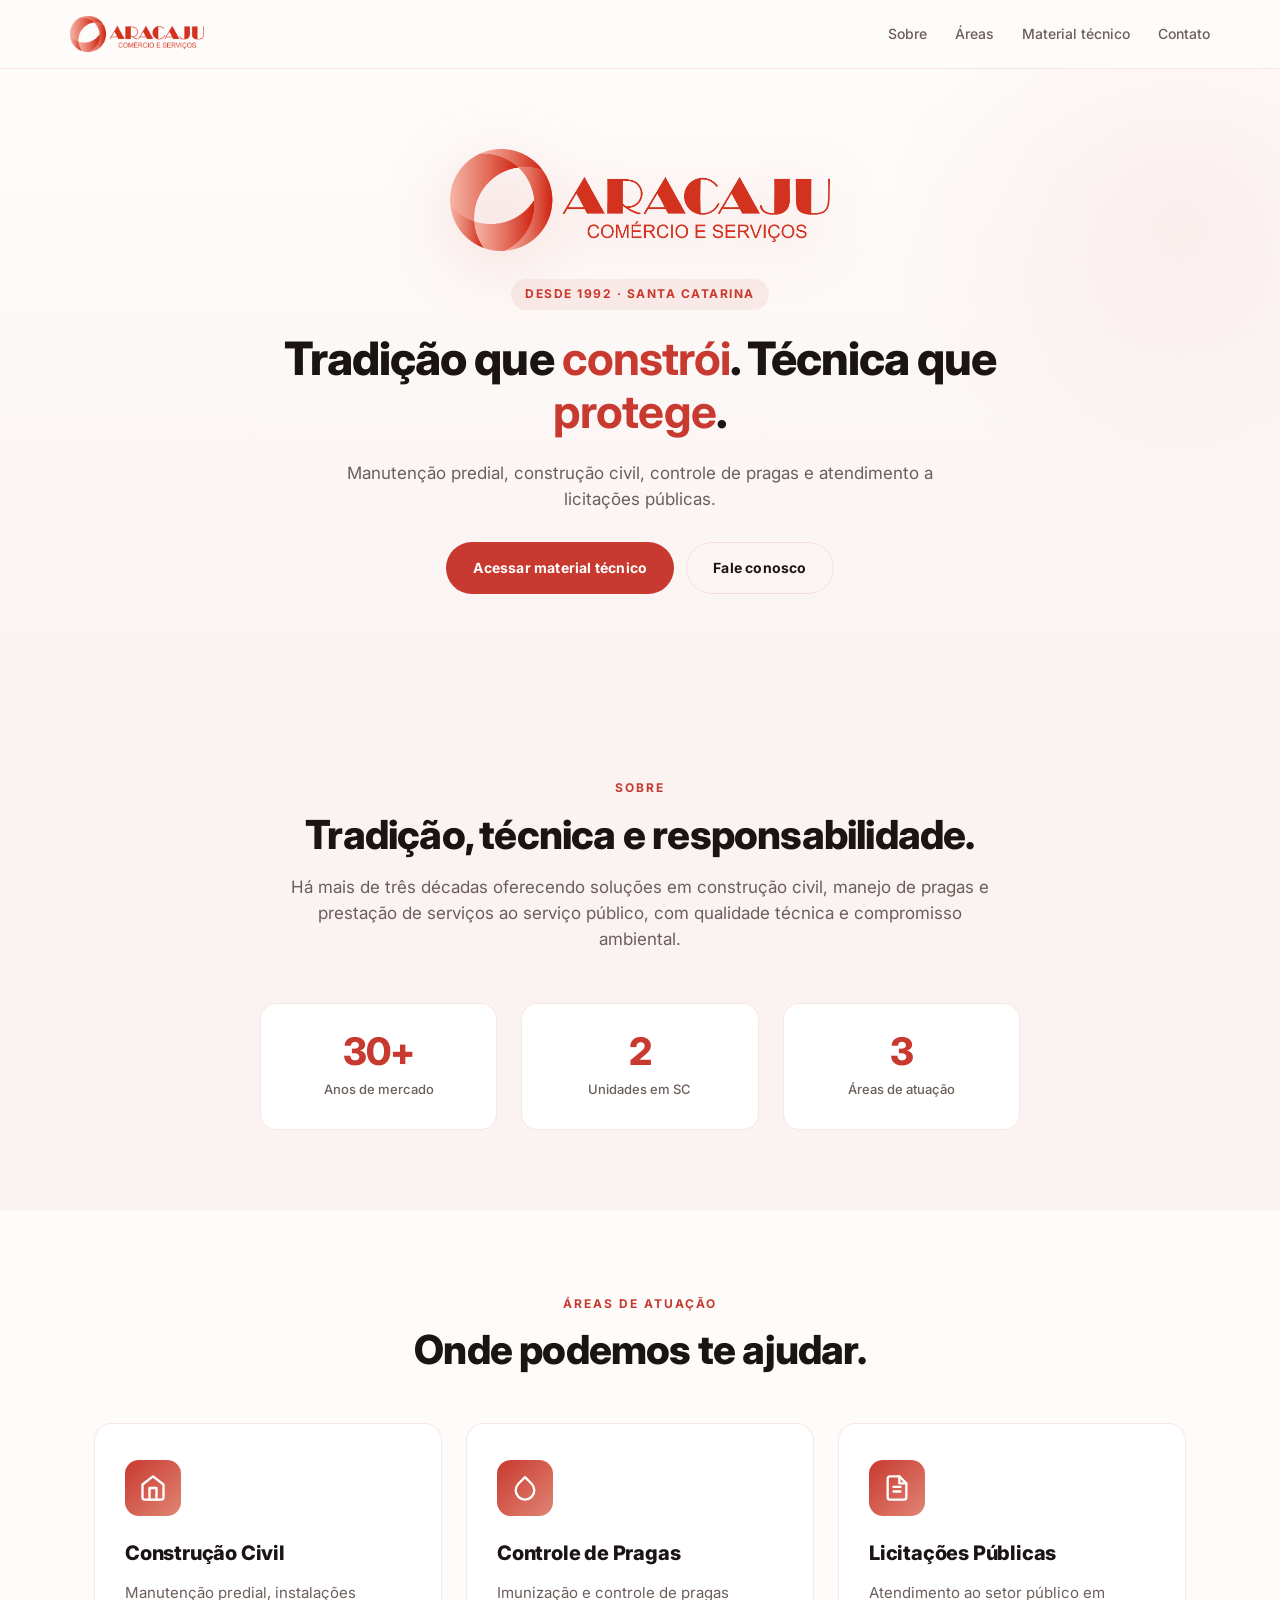
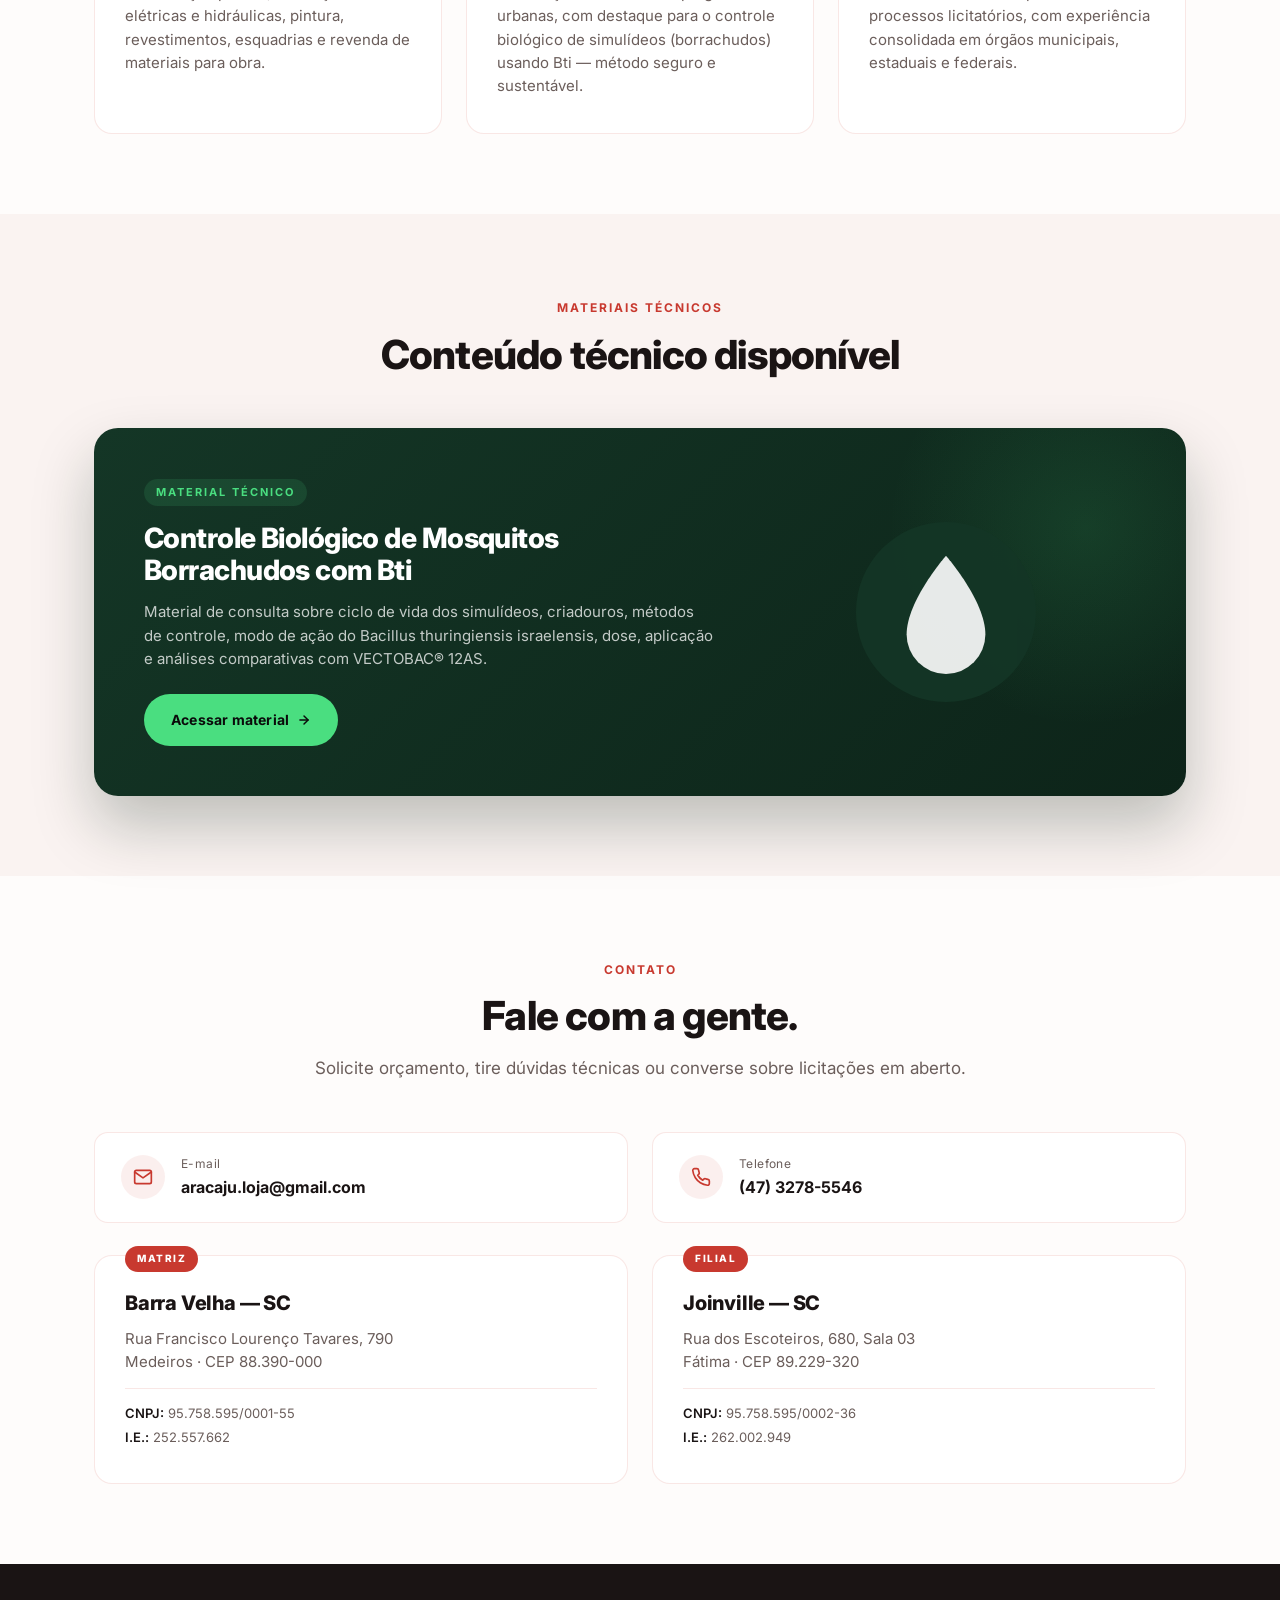
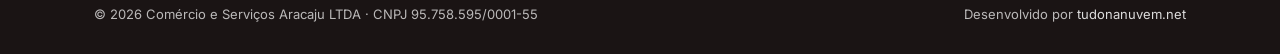
==== commit 3c81829c: "Ajustes" ====
--- a/index.html
+++ b/index.html
@@ -20,7 +20,14 @@
   <meta property="og:image" content="https://aracajuservicos.com.br/img/logo.png">
 
   <link rel="icon" type="image/png" href="img/favicon.png">
-  <link rel="apple-touch-icon" href="img/favicon.png">
+  <link rel="apple-touch-icon" href="img/icon-192.png">
+
+  <!-- PWA -->
+  <link rel="manifest" href="manifest.json">
+  <meta name="application-name" content="Aracaju">
+  <meta name="apple-mobile-web-app-capable" content="yes">
+  <meta name="apple-mobile-web-app-status-bar-style" content="default">
+  <meta name="apple-mobile-web-app-title" content="Aracaju">
 
   <link rel="preconnect" href="https://fonts.googleapis.com">
   <link rel="preconnect" href="https://fonts.gstatic.com" crossorigin>
@@ -315,8 +322,8 @@
       font-size: 15px;
     }
 
-    /* === APRESENTAÇÕES === */
-    .apresentacoes { background: var(--bg-soft); }
+    /* === MATERIAIS === */
+    .materiais { background: var(--bg-soft); }
     .featured-card {
       background: linear-gradient(135deg, #143626, #0d2419);
       color: #fff;
@@ -517,7 +524,7 @@
       <nav class="nav-links">
         <a href="#sobre">Sobre</a>
         <a href="#areas">Áreas</a>
-        <a href="#apresentacoes">Apresentações</a>
+        <a href="#material-tecnico">Material técnico</a>
         <a href="#contato">Contato</a>
       </nav>
       <button class="nav-toggle" id="navToggle" aria-label="Abrir menu" aria-expanded="false">
@@ -527,7 +534,7 @@
     <nav class="mobile-menu" id="mobileMenu">
       <a href="#sobre">Sobre</a>
       <a href="#areas">Áreas</a>
-      <a href="#apresentacoes">Apresentações</a>
+      <a href="#material-tecnico">Material técnico</a>
       <a href="#contato">Contato</a>
     </nav>
   </header>
@@ -541,7 +548,7 @@
         <h1>Tradição que <strong>constrói</strong>. Técnica que <strong>protege</strong>.</h1>
         <p>Manutenção predial, construção civil, controle de pragas e atendimento a licitações públicas.</p>
         <div class="hero-actions">
-          <a class="btn btn-primary" href="#apresentacoes">Ver apresentações</a>
+          <a class="btn btn-primary" href="#material-tecnico">Acessar material técnico</a>
           <a class="btn btn-ghost" href="#contato">Fale conosco</a>
         </div>
       </div>
@@ -613,19 +620,19 @@
       </div>
     </section>
 
-    <section class="block apresentacoes" id="apresentacoes">
+    <section class="block materiais" id="material-tecnico">
       <div class="container">
         <div class="section-head">
           <span class="section-eyebrow">Materiais técnicos</span>
-          <h2 class="section-title">Apresentações disponíveis</h2>
+          <h2 class="section-title">Conteúdo técnico disponível</h2>
         </div>
         <article class="featured-card">
           <div>
-            <span class="featured-tag">Apresentação técnica</span>
+            <span class="featured-tag">Material técnico</span>
             <h3>Controle Biológico de Mosquitos Borrachudos com Bti</h3>
-            <p>16 slides cobrindo ciclo de vida dos simulídeos, criadouros, métodos de controle, modo de ação do Bacillus thuringiensis israelensis, dose, aplicação e análises comparativas com VECTOBAC® 12AS.</p>
+            <p>Material de consulta sobre ciclo de vida dos simulídeos, criadouros, métodos de controle, modo de ação do Bacillus thuringiensis israelensis, dose, aplicação e análises comparativas com VECTOBAC® 12AS.</p>
             <a class="btn btn-primary" href="borrachudos/">
-              Ver apresentação
+              Acessar material
               <svg viewBox="0 0 24 24" width="14" height="14" fill="none" stroke="currentColor" stroke-width="2.5" stroke-linecap="round" stroke-linejoin="round"><line x1="5" y1="12" x2="19" y2="12"/><polyline points="12 5 19 12 12 19"/></svg>
             </a>
           </div>
@@ -728,6 +735,15 @@
     mobileMenu.querySelectorAll('a').forEach((link) => {
       link.addEventListener('click', closeMenu);
     });
+
+    // Service Worker (PWA)
+    if ('serviceWorker' in navigator) {
+      window.addEventListener('load', () => {
+        navigator.serviceWorker
+          .register('sw.js')
+          .catch((err) => console.warn('SW registration failed:', err));
+      });
+    }
   </script>
 </body>
 </html>
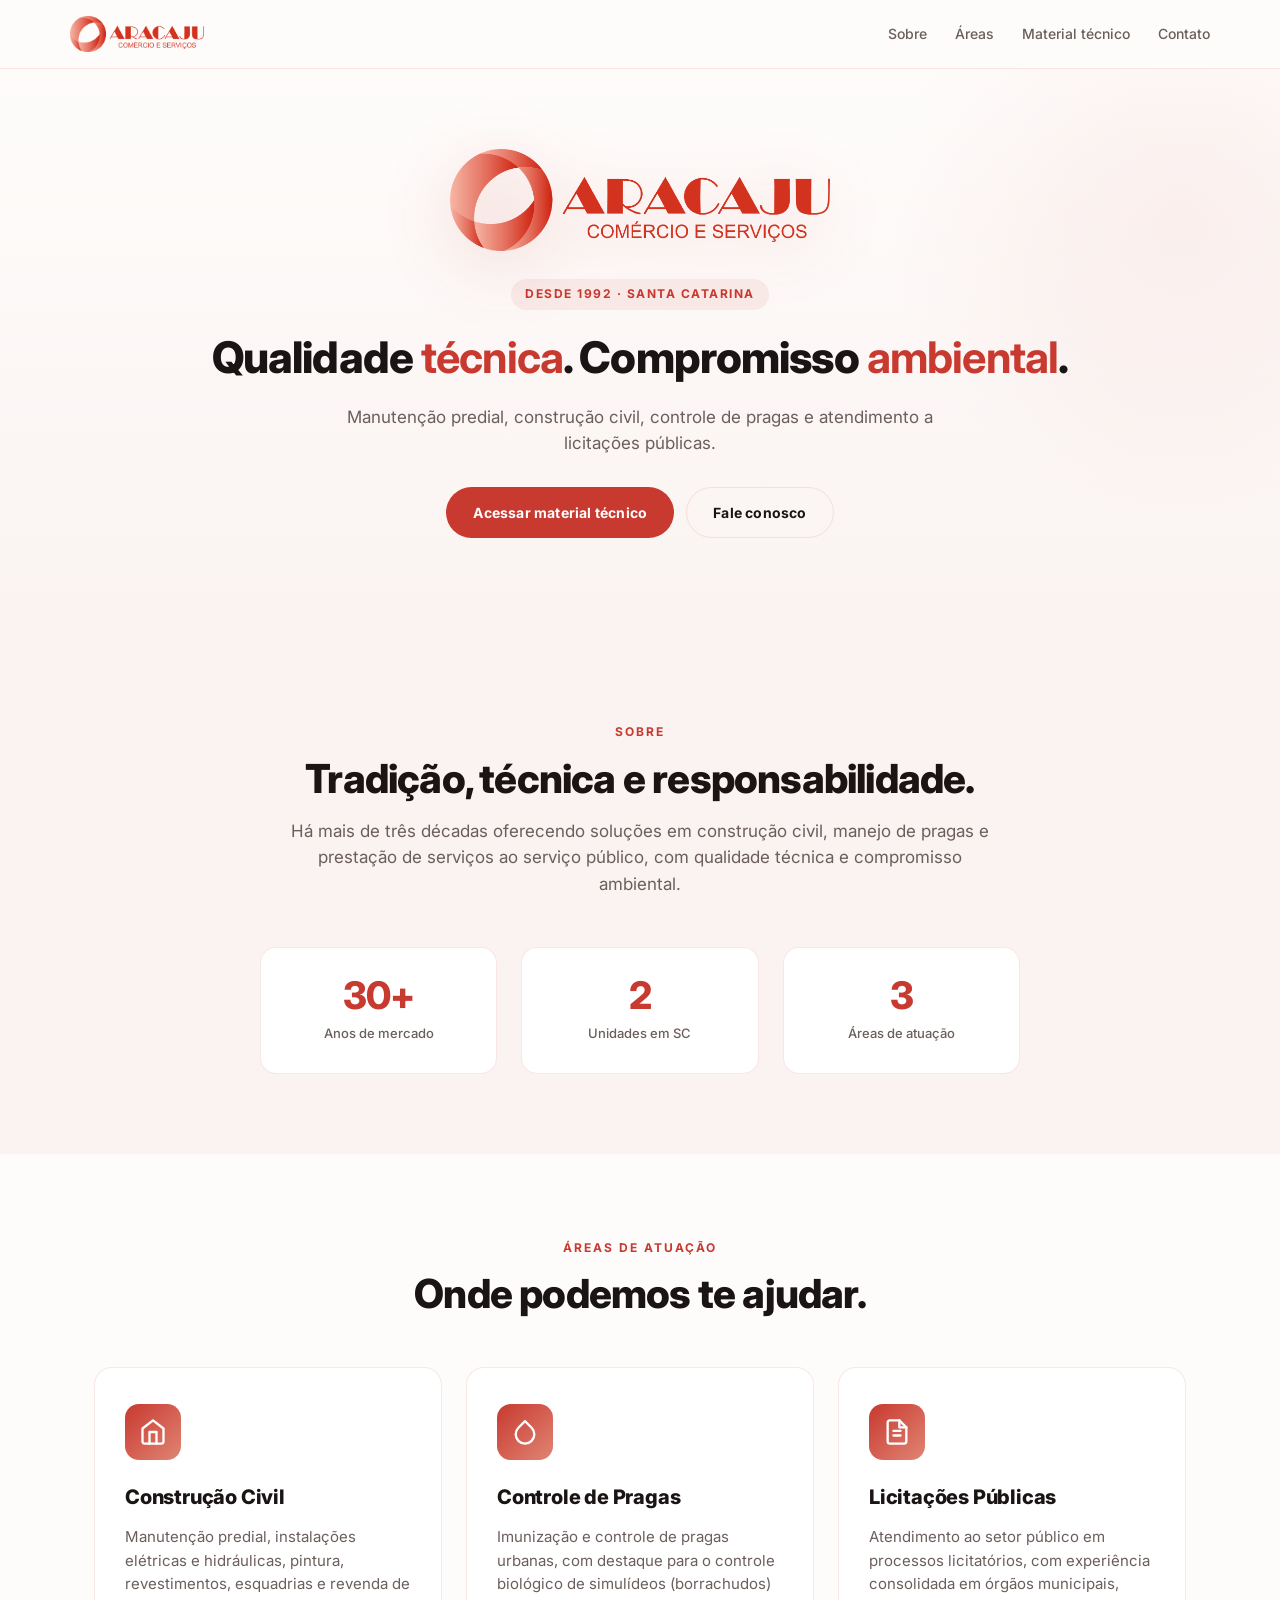
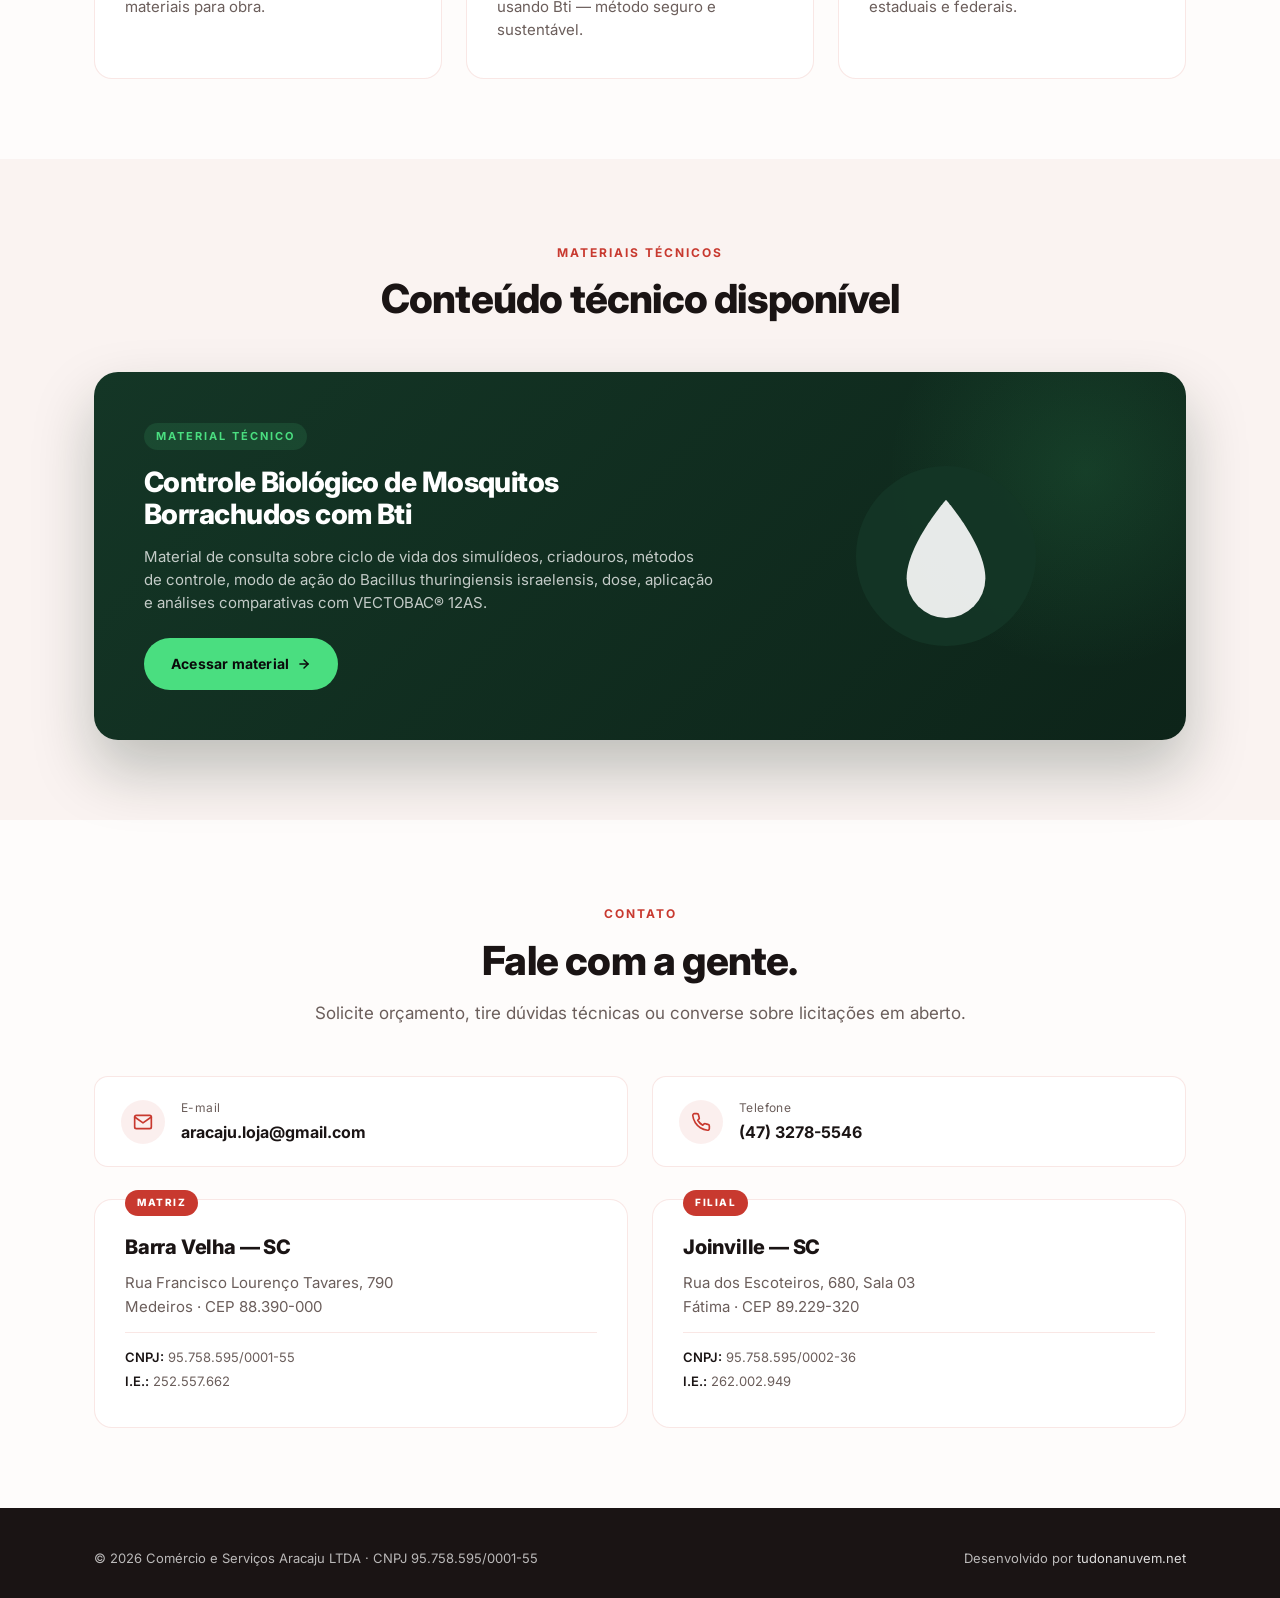
==== commit 1eceb0e5: "Atualiza slogan do hero e ajusta tipografia para uma linha Co-Authored-By: Claude Opus 4.7 (1M conte" ====
--- a/index.html
+++ b/index.html
@@ -175,11 +175,12 @@
       border-radius: 99px;
     }
     .hero h1 {
-      font-size: clamp(30px, 4vw, 46px);
+      font-size: clamp(26px, 3.4vw, 44px);
       font-weight: 800;
       letter-spacing: -0.02em;
       line-height: 1.15;
-      max-width: 800px;
+      max-width: none;
+      white-space: nowrap;
     }
     .hero h1 strong { color: var(--red); }
     .hero p {
@@ -505,6 +506,7 @@
       .nav-logo img { height: 30px; }
       .hero { padding: 50px 0 70px; }
       .hero-logo { width: 280px; }
+      .hero h1 { white-space: normal; font-size: clamp(26px, 6.5vw, 34px); }
       section.block { padding: 60px 0; }
       .sobre-grid { grid-template-columns: 1fr; max-width: 360px; }
       .areas-grid { grid-template-columns: 1fr; }
@@ -545,7 +547,7 @@
       <div class="container hero-inner">
         <img class="hero-logo" src="img/logo.png" alt="Aracaju Comércio e Serviços">
         <span class="hero-tag">Desde 1992 · Santa Catarina</span>
-        <h1>Tradição que <strong>constrói</strong>. Técnica que <strong>protege</strong>.</h1>
+        <h1>Qualidade <strong>técnica</strong>. Compromisso <strong>ambiental</strong>.</h1>
         <p>Manutenção predial, construção civil, controle de pragas e atendimento a licitações públicas.</p>
         <div class="hero-actions">
           <a class="btn btn-primary" href="#material-tecnico">Acessar material técnico</a>
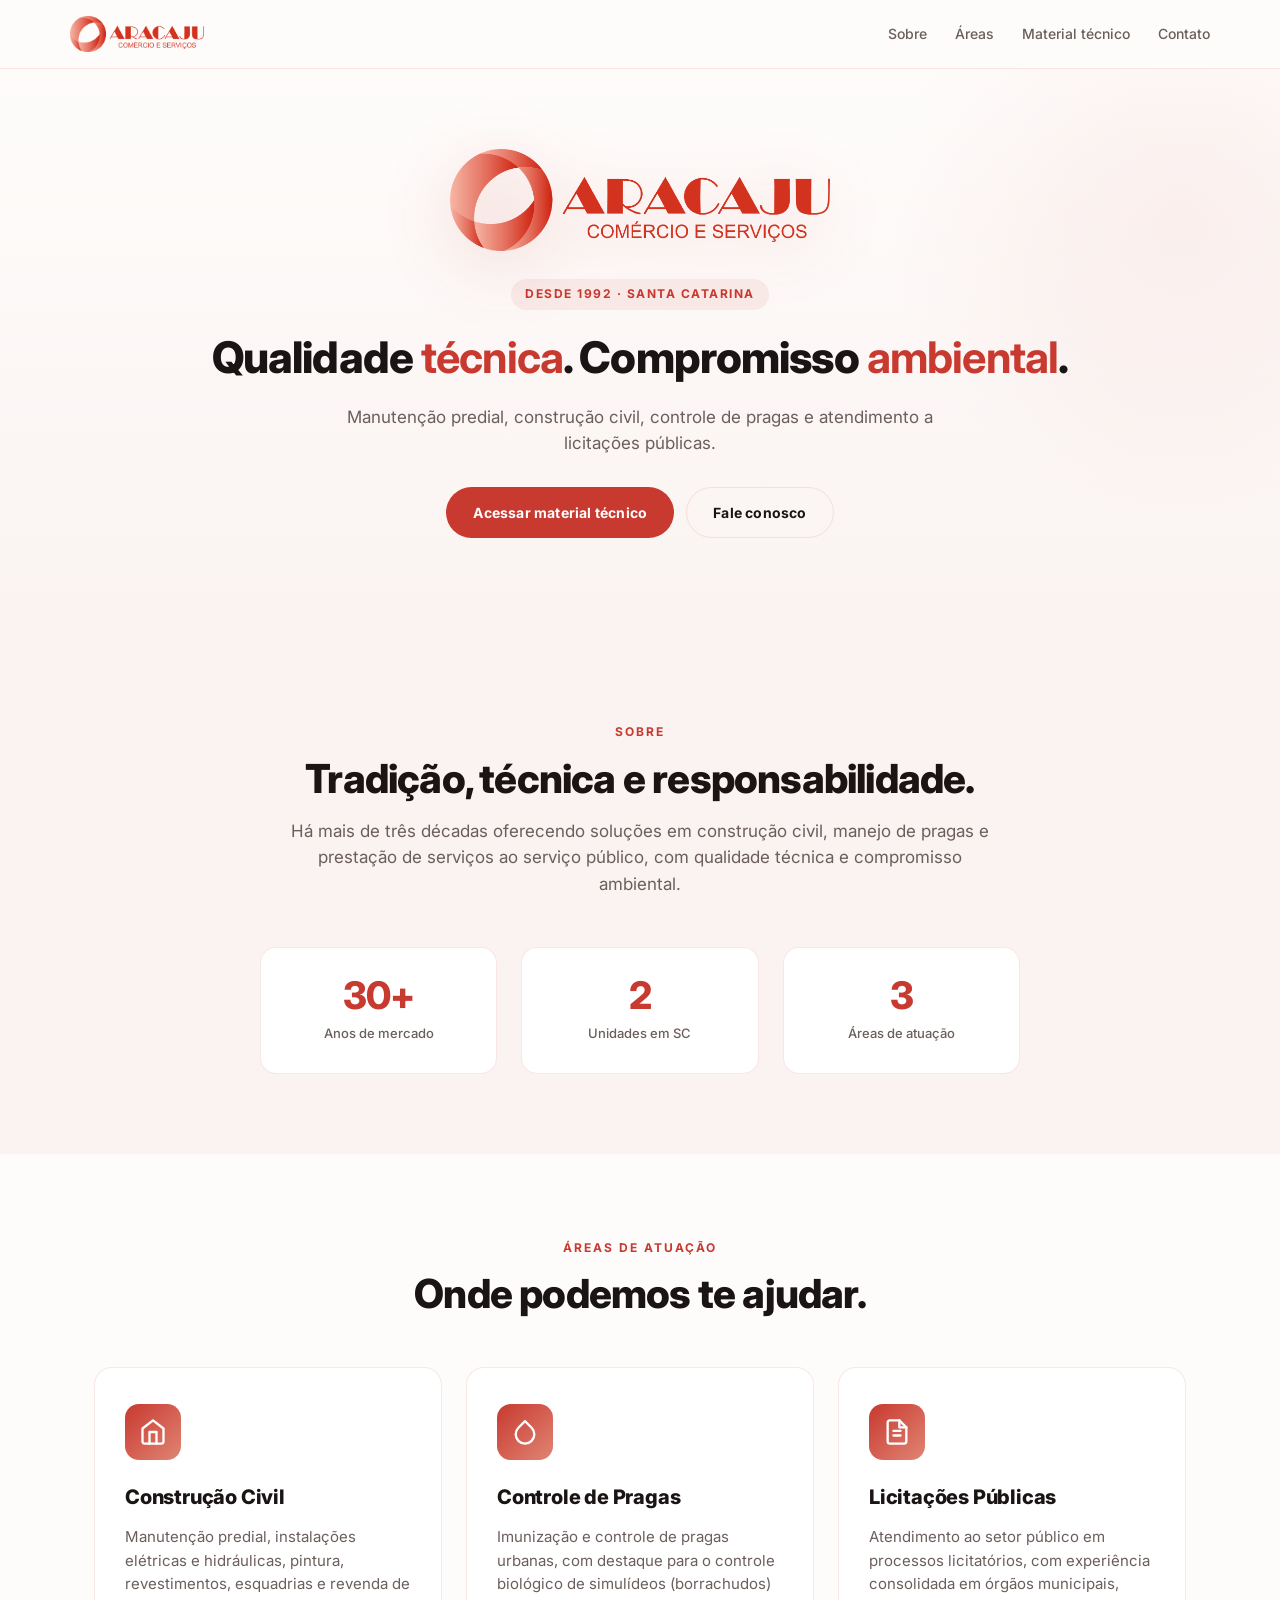
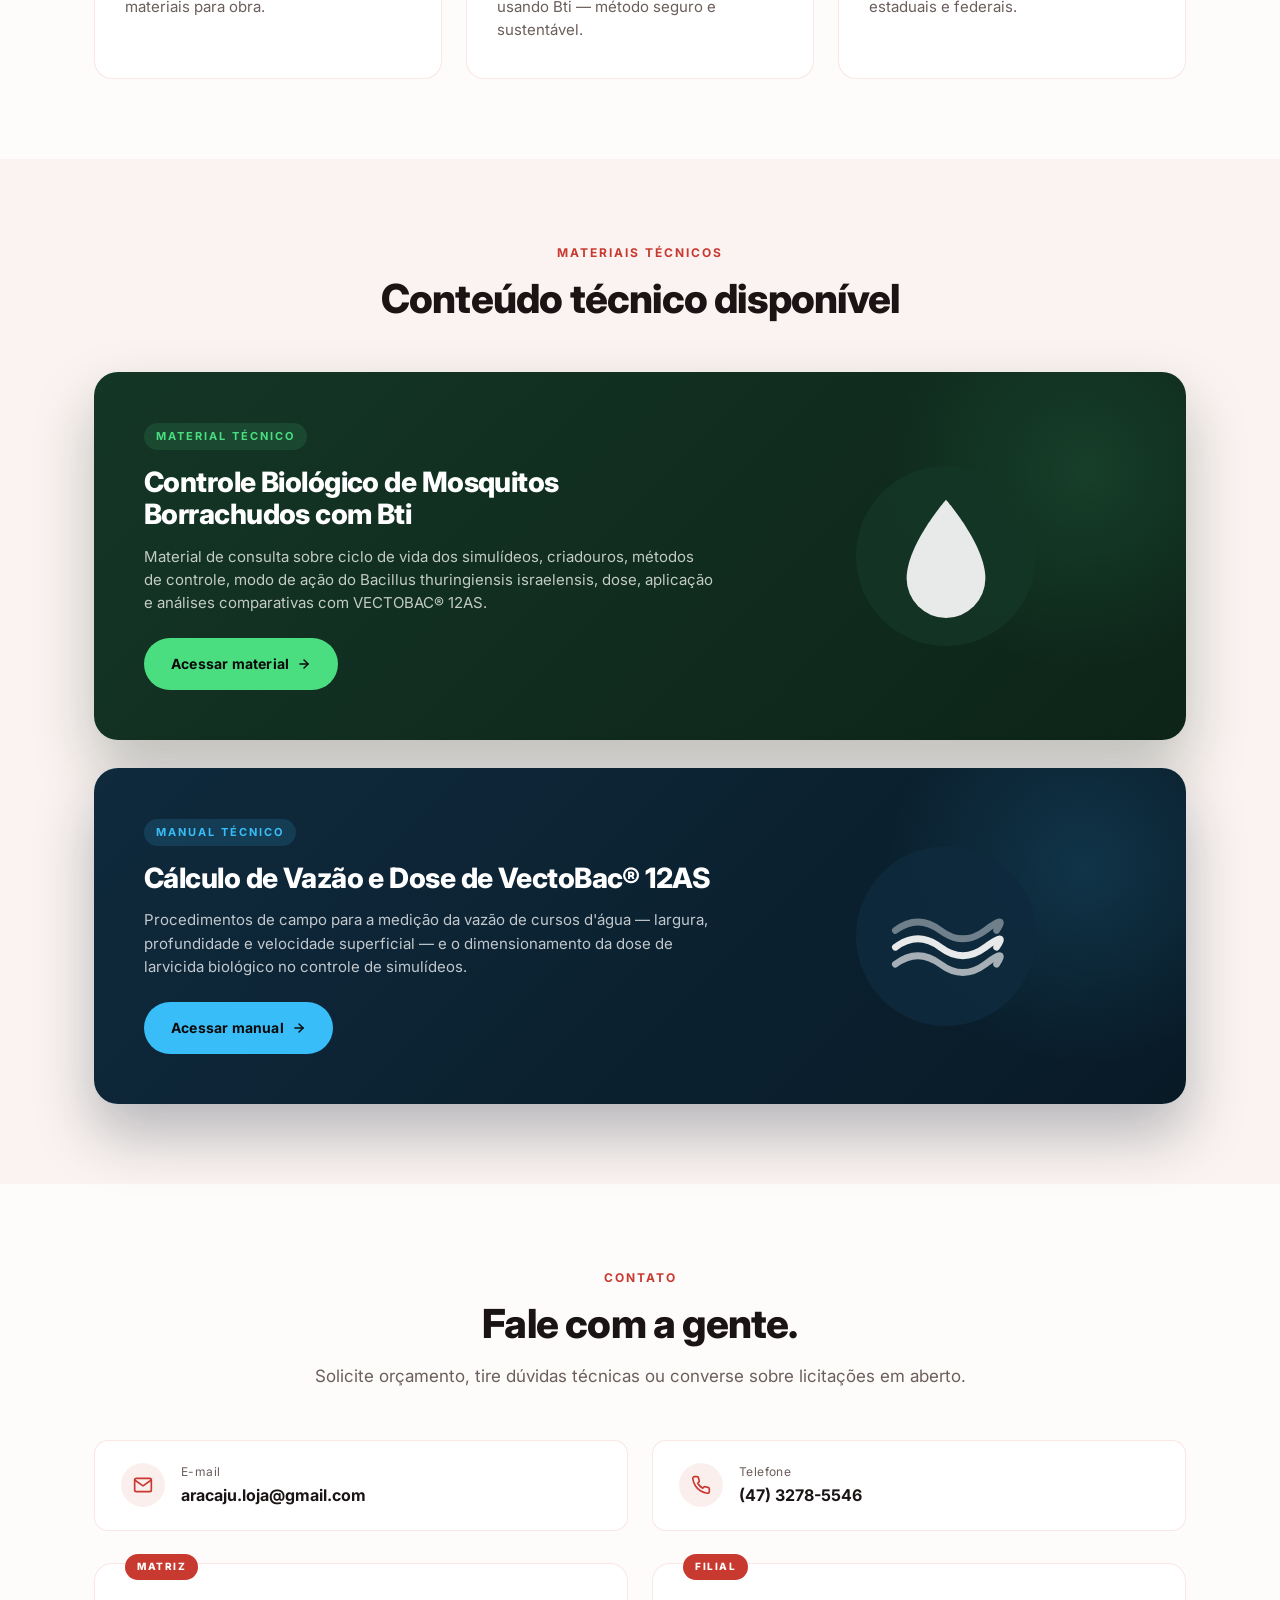
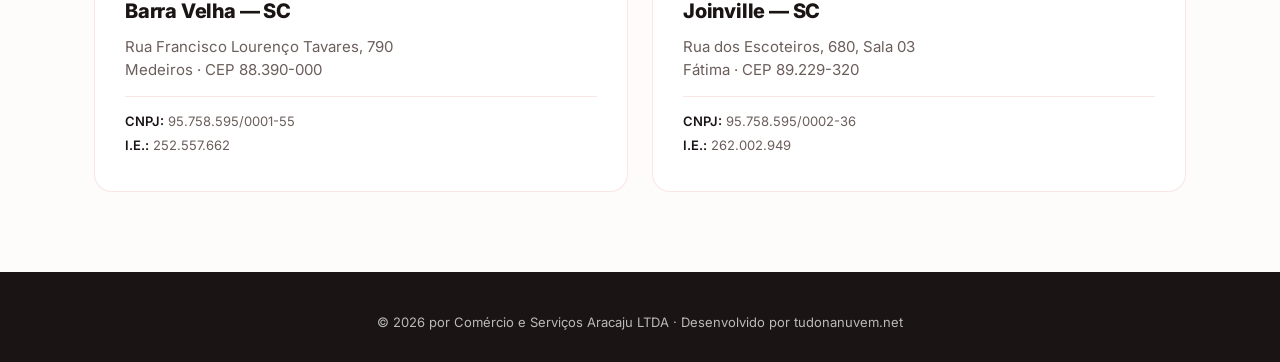
==== commit f4c09d8c: "Reformula vazao como manual e adiciona card na landing - Reestrutura vazao/index.html como Manual de" ====
--- a/index.html
+++ b/index.html
@@ -1,751 +1,799 @@
-<!DOCTYPE html>
-<html lang="pt-BR">
-<head>
-  <meta charset="UTF-8">
-  <meta name="viewport" content="width=device-width, initial-scale=1.0">
-
-  <title>Aracaju Comércio e Serviços — Construção, Controle de Pragas e Licitações</title>
-  <meta name="description" content="Comércio e Serviços Aracaju LTDA — desde 1992 prestando serviços ao setor público e privado em Santa Catarina. Construção civil, manutenção predial, revenda de materiais e controle de borrachudos com Bti.">
-  <meta name="keywords" content="Aracaju Serviços, Comércio e Serviços Aracaju, controle de borrachudos, controle de simulídeos, construção civil, manutenção predial, licitações públicas, Barra Velha, Joinville, Santa Catarina">
-  <meta name="author" content="Comércio e Serviços Aracaju LTDA">
-  <meta name="robots" content="index, follow">
-  <meta name="theme-color" content="#c8392f">
-
-  <meta property="og:type" content="website">
-  <meta property="og:locale" content="pt_BR">
-  <meta property="og:site_name" content="Aracaju Serviços">
-  <meta property="og:url" content="https://aracajuservicos.com.br">
-  <meta property="og:title" content="Aracaju Comércio e Serviços — Desde 1992">
-  <meta property="og:description" content="Construção civil, manutenção predial, controle de borrachudos e atendimento a licitações públicas em Santa Catarina.">
-  <meta property="og:image" content="https://aracajuservicos.com.br/img/logo.png">
-
-  <link rel="icon" type="image/png" href="img/favicon.png">
-  <link rel="apple-touch-icon" href="img/icon-192.png">
-
-  <!-- PWA -->
-  <link rel="manifest" href="manifest.json">
-  <meta name="application-name" content="Aracaju">
-  <meta name="apple-mobile-web-app-capable" content="yes">
-  <meta name="apple-mobile-web-app-status-bar-style" content="default">
-  <meta name="apple-mobile-web-app-title" content="Aracaju">
-
-  <link rel="preconnect" href="https://fonts.googleapis.com">
-  <link rel="preconnect" href="https://fonts.gstatic.com" crossorigin>
-  <link href="https://fonts.googleapis.com/css2?family=Inter:wght@400;500;600;700;800&display=swap" rel="stylesheet">
-
-  <style>
-    :root {
-      --red: #c8392f;
-      --red-dark: #a62b22;
-      --red-light: #e08574;
-      --bg: #fefcfb;
-      --bg-soft: #faf3f1;
-      --ink: #1a1414;
-      --muted: #6b5e5b;
-      --line: rgba(200, 57, 47, 0.12);
-    }
-
-    * { margin: 0; padding: 0; box-sizing: border-box; }
-    html { scroll-behavior: smooth; }
-    body {
-      font-family: 'Inter', system-ui, -apple-system, sans-serif;
-      background: var(--bg);
-      color: var(--ink);
-      line-height: 1.55;
-      -webkit-font-smoothing: antialiased;
-    }
-
-    img { display: block; max-width: 100%; height: auto; }
-    a { color: inherit; text-decoration: none; }
-
-    .container { width: 100%; max-width: 1140px; margin: 0 auto; padding: 0 24px; }
-
-    /* === HEADER === */
-    header {
-      position: sticky;
-      top: 0;
-      z-index: 50;
-      background: rgba(254, 252, 251, 0.92);
-      backdrop-filter: blur(14px);
-      -webkit-backdrop-filter: blur(14px);
-      border-bottom: 1px solid var(--line);
-    }
-    .nav {
-      display: flex;
-      align-items: center;
-      justify-content: space-between;
-      padding: 16px 0;
-    }
-    .nav-logo img { height: 36px; }
-    .nav-links { display: flex; gap: 28px; }
-    .nav-links a {
-      font-size: 14px;
-      font-weight: 500;
-      color: var(--muted);
-      transition: color 0.2s;
-    }
-    .nav-links a:hover { color: var(--red); }
-
-    .nav-toggle {
-      display: none;
-      width: 42px;
-      height: 42px;
-      flex-direction: column;
-      justify-content: center;
-      align-items: center;
-      gap: 5px;
-      background: transparent;
-      border: 0;
-      cursor: pointer;
-      padding: 0;
-    }
-    .nav-toggle span {
-      display: block;
-      width: 22px;
-      height: 2px;
-      background: var(--ink);
-      border-radius: 2px;
-      transition: transform 0.3s, opacity 0.2s;
-    }
-    .nav-toggle.open span:nth-child(1) { transform: translateY(7px) rotate(45deg); }
-    .nav-toggle.open span:nth-child(2) { opacity: 0; }
-    .nav-toggle.open span:nth-child(3) { transform: translateY(-7px) rotate(-45deg); }
-
-    .mobile-menu {
-      display: none;
-      flex-direction: column;
-      background: rgba(254, 252, 251, 0.98);
-      backdrop-filter: blur(14px);
-      -webkit-backdrop-filter: blur(14px);
-      border-top: 1px solid var(--line);
-      border-bottom: 1px solid var(--line);
-    }
-    .mobile-menu.open { display: flex; }
-    .mobile-menu a {
-      padding: 16px 24px;
-      font-size: 15px;
-      font-weight: 600;
-      color: var(--ink);
-      border-bottom: 1px solid var(--line);
-      transition: all 0.2s;
-    }
-    .mobile-menu a:last-child { border-bottom: none; }
-    .mobile-menu a:hover { background: var(--bg-soft); color: var(--red); }
-
-    /* === HERO === */
-    .hero {
-      padding: 80px 0 100px;
-      background: linear-gradient(180deg, var(--bg) 0%, var(--bg-soft) 100%);
-      position: relative;
-      overflow: hidden;
-    }
-    .hero::before {
-      content: "";
-      position: absolute;
-      top: -150px;
-      right: -200px;
-      width: 600px;
-      height: 600px;
-      background: radial-gradient(circle, rgba(200, 57, 47, 0.06), transparent 70%);
-      pointer-events: none;
-    }
-    .hero-inner {
-      display: flex;
-      flex-direction: column;
-      align-items: center;
-      text-align: center;
-      gap: 22px;
-      position: relative;
-    }
-    .hero-logo {
-      width: 380px;
-      max-width: 80%;
-      filter: drop-shadow(0 14px 32px rgba(200, 57, 47, 0.18));
-      margin-bottom: 6px;
-    }
-    .hero-tag {
-      display: inline-block;
-      font-size: 12px;
-      font-weight: 700;
-      letter-spacing: 1.5px;
-      text-transform: uppercase;
-      color: var(--red);
-      background: rgba(200, 57, 47, 0.08);
-      padding: 6px 14px;
-      border-radius: 99px;
-    }
-    .hero h1 {
-      font-size: clamp(26px, 3.4vw, 44px);
-      font-weight: 800;
-      letter-spacing: -0.02em;
-      line-height: 1.15;
-      max-width: none;
-      white-space: nowrap;
-    }
-    .hero h1 strong { color: var(--red); }
-    .hero p {
-      font-size: 17px;
-      color: var(--muted);
-      max-width: 600px;
-    }
-    .hero-actions { display: flex; gap: 12px; flex-wrap: wrap; justify-content: center; margin-top: 8px; }
-    .btn {
-      display: inline-flex;
-      align-items: center;
-      gap: 8px;
-      padding: 14px 26px;
-      border-radius: 99px;
-      font-weight: 700;
-      font-size: 14px;
-      letter-spacing: 0.2px;
-      transition: all 0.2s;
-      border: 1.5px solid transparent;
-      cursor: pointer;
-    }
-    .btn-primary {
-      background: var(--red);
-      color: #fff;
-    }
-    .btn-primary:hover {
-      background: var(--red-dark);
-      transform: translateY(-2px);
-      box-shadow: 0 12px 28px rgba(200, 57, 47, 0.3);
-    }
-    .btn-ghost {
-      background: transparent;
-      color: var(--ink);
-      border-color: var(--line);
-    }
-    .btn-ghost:hover {
-      border-color: var(--red);
-      color: var(--red);
-    }
-    /* === SECTIONS === */
-    section.block {
-      padding: 80px 0;
-    }
-    .section-head {
-      text-align: center;
-      max-width: 720px;
-      margin: 0 auto 50px;
-    }
-    .section-eyebrow {
-      display: inline-block;
-      font-size: 12px;
-      font-weight: 700;
-      letter-spacing: 2px;
-      text-transform: uppercase;
-      color: var(--red);
-      margin-bottom: 14px;
-    }
-    .section-title {
-      font-size: clamp(28px, 3.6vw, 40px);
-      font-weight: 800;
-      letter-spacing: -0.02em;
-      line-height: 1.15;
-      margin-bottom: 16px;
-    }
-    .section-text {
-      font-size: 17px;
-      color: var(--muted);
-    }
-
-    /* === SOBRE === */
-    .sobre { background: var(--bg-soft); }
-    .sobre-grid {
-      display: grid;
-      grid-template-columns: repeat(3, 1fr);
-      gap: 24px;
-      margin-top: 50px;
-      max-width: 760px;
-      margin-left: auto;
-      margin-right: auto;
-    }
-    .stat-card {
-      background: #fff;
-      padding: 28px 24px;
-      border-radius: 16px;
-      border: 1px solid var(--line);
-      text-align: center;
-    }
-    .stat-num {
-      font-size: 38px;
-      font-weight: 800;
-      color: var(--red);
-      letter-spacing: -0.02em;
-      line-height: 1;
-      display: block;
-      margin-bottom: 6px;
-    }
-    .stat-label {
-      font-size: 13px;
-      color: var(--muted);
-      font-weight: 500;
-    }
-
-    /* === ÁREAS === */
-    .areas-grid {
-      display: grid;
-      grid-template-columns: repeat(3, 1fr);
-      gap: 24px;
-    }
-    .area-card {
-      background: #fff;
-      padding: 36px 30px;
-      border-radius: 18px;
-      border: 1px solid var(--line);
-      transition: transform 0.3s, box-shadow 0.3s;
-    }
-    .area-card:hover {
-      transform: translateY(-4px);
-      box-shadow: 0 20px 40px rgba(200, 57, 47, 0.08);
-    }
-    .area-icon {
-      width: 56px;
-      height: 56px;
-      border-radius: 14px;
-      background: linear-gradient(135deg, var(--red), var(--red-light));
-      display: flex;
-      align-items: center;
-      justify-content: center;
-      color: #fff;
-      margin-bottom: 22px;
-    }
-    .area-icon svg { width: 28px; height: 28px; }
-    .area-card h3 {
-      font-size: 20px;
-      font-weight: 800;
-      margin-bottom: 12px;
-      letter-spacing: -0.01em;
-    }
-    .area-card p {
-      color: var(--muted);
-      font-size: 15px;
-    }
-
-    /* === MATERIAIS === */
-    .materiais { background: var(--bg-soft); }
-    .featured-card {
-      background: linear-gradient(135deg, #143626, #0d2419);
-      color: #fff;
-      border-radius: 24px;
-      padding: 50px;
-      display: grid;
-      grid-template-columns: 1.5fr 1fr;
-      gap: 40px;
-      align-items: center;
-      box-shadow: 0 30px 60px rgba(13, 36, 25, 0.25);
-      position: relative;
-      overflow: hidden;
-    }
-    .featured-card::before {
-      content: "";
-      position: absolute;
-      top: -100px;
-      right: -100px;
-      width: 400px;
-      height: 400px;
-      background: radial-gradient(circle, rgba(74, 222, 128, 0.12), transparent 70%);
-    }
-    .featured-tag {
-      display: inline-block;
-      font-size: 11px;
-      font-weight: 700;
-      letter-spacing: 2px;
-      text-transform: uppercase;
-      color: #4ade80;
-      background: rgba(74, 222, 128, 0.12);
-      padding: 5px 12px;
-      border-radius: 99px;
-      margin-bottom: 16px;
-      position: relative;
-    }
-    .featured-card h3 {
-      font-size: 28px;
-      font-weight: 800;
-      letter-spacing: -0.02em;
-      line-height: 1.15;
-      margin-bottom: 14px;
-      position: relative;
-    }
-    .featured-card p {
-      color: rgba(255, 255, 255, 0.75);
-      font-size: 15px;
-      margin-bottom: 24px;
-      position: relative;
-    }
-    .featured-card .btn-primary {
-      background: #4ade80;
-      color: #0a0a0a;
-      position: relative;
-    }
-    .featured-card .btn-primary:hover {
-      background: #6ee69b;
-      box-shadow: 0 12px 28px rgba(74, 222, 128, 0.3);
-    }
-    .featured-visual {
-      display: grid;
-      place-items: center;
-      position: relative;
-    }
-    .featured-visual svg {
-      width: 180px;
-      height: 180px;
-      opacity: 0.9;
-    }
-
-    /* === CONTATO === */
-    .contato-info {
-      display: grid;
-      grid-template-columns: 1fr 1fr;
-      gap: 24px;
-      margin-bottom: 32px;
-    }
-    .contact-pill {
-      background: #fff;
-      padding: 22px 26px;
-      border-radius: 14px;
-      border: 1px solid var(--line);
-      display: flex;
-      align-items: center;
-      gap: 16px;
-    }
-    .contact-pill .icon-circle {
-      width: 44px;
-      height: 44px;
-      border-radius: 50%;
-      background: rgba(200, 57, 47, 0.08);
-      color: var(--red);
-      display: grid;
-      place-items: center;
-      flex-shrink: 0;
-    }
-    .contact-pill .icon-circle svg { width: 20px; height: 20px; }
-    .contact-pill-label {
-      font-size: 12px;
-      color: var(--muted);
-      letter-spacing: 0.4px;
-      margin-bottom: 2px;
-    }
-    .contact-pill-value {
-      font-size: 16px;
-      font-weight: 700;
-      color: var(--ink);
-    }
-    .contact-pill-value:hover { color: var(--red); }
-
-    .units-grid {
-      display: grid;
-      grid-template-columns: 1fr 1fr;
-      gap: 24px;
-    }
-    .unit-card {
-      background: #fff;
-      border: 1px solid var(--line);
-      border-radius: 18px;
-      padding: 32px 30px;
-      position: relative;
-    }
-    .unit-badge {
-      position: absolute;
-      top: -10px;
-      left: 30px;
-      background: var(--red);
-      color: #fff;
-      font-size: 10px;
-      font-weight: 800;
-      letter-spacing: 1.5px;
-      text-transform: uppercase;
-      padding: 5px 12px;
-      border-radius: 99px;
-    }
-    .unit-card h4 {
-      font-size: 20px;
-      font-weight: 800;
-      margin-bottom: 8px;
-      letter-spacing: -0.01em;
-    }
-    .unit-card .unit-address {
-      color: var(--muted);
-      font-size: 15px;
-      line-height: 1.55;
-      margin-bottom: 14px;
-    }
-    .unit-meta {
-      font-size: 13px;
-      color: var(--muted);
-      padding-top: 14px;
-      border-top: 1px solid var(--line);
-    }
-    .unit-meta div { margin-bottom: 4px; }
-    .unit-meta strong { color: var(--ink); font-weight: 600; }
-
-    /* === FOOTER === */
-    footer.site-footer {
-      background: #1a1414;
-      color: rgba(255, 255, 255, 0.7);
-      padding: 40px 0 30px;
-      font-size: 13px;
-    }
-    .footer-inner {
-      display: flex;
-      justify-content: space-between;
-      align-items: center;
-      flex-wrap: wrap;
-      gap: 16px;
-    }
-    .footer-inner img { height: 28px; opacity: 0.85; }
-    .footer-credits a { color: rgba(255, 255, 255, 0.85); transition: color 0.2s; }
-    .footer-credits a:hover { color: var(--red-light); }
-
-    /* === RESPONSIVE === */
-    @media (max-width: 900px) {
-      .nav-links { display: none; }
-      .nav-toggle { display: flex; }
-      .nav { padding: 16px 8px; }
-      .nav-logo img { height: 30px; }
-      .hero { padding: 50px 0 70px; }
-      .hero-logo { width: 280px; }
-      .hero h1 { white-space: normal; font-size: clamp(26px, 6.5vw, 34px); }
-      section.block { padding: 60px 0; }
-      .sobre-grid { grid-template-columns: 1fr; max-width: 360px; }
-      .areas-grid { grid-template-columns: 1fr; }
-      .featured-card { grid-template-columns: 1fr; padding: 36px 28px; text-align: center; }
-      .featured-visual { order: -1; }
-      .featured-visual svg { width: 120px; height: 120px; }
-      .contato-info, .units-grid { grid-template-columns: 1fr; }
-      .footer-inner { justify-content: center; text-align: center; }
-    }
-  </style>
-</head>
-<body>
-
-  <header>
-    <div class="container nav">
-      <a class="nav-logo" href="#topo"><img src="img/logo.png" alt="Aracaju Comércio e Serviços"></a>
-      <nav class="nav-links">
-        <a href="#sobre">Sobre</a>
-        <a href="#areas">Áreas</a>
-        <a href="#material-tecnico">Material técnico</a>
-        <a href="#contato">Contato</a>
-      </nav>
-      <button class="nav-toggle" id="navToggle" aria-label="Abrir menu" aria-expanded="false">
-        <span></span><span></span><span></span>
-      </button>
-    </div>
-    <nav class="mobile-menu" id="mobileMenu">
-      <a href="#sobre">Sobre</a>
-      <a href="#areas">Áreas</a>
-      <a href="#material-tecnico">Material técnico</a>
-      <a href="#contato">Contato</a>
-    </nav>
-  </header>
-
-  <main id="topo">
-
-    <section class="hero">
-      <div class="container hero-inner">
-        <img class="hero-logo" src="img/logo.png" alt="Aracaju Comércio e Serviços">
-        <span class="hero-tag">Desde 1992 · Santa Catarina</span>
-        <h1>Qualidade <strong>técnica</strong>. Compromisso <strong>ambiental</strong>.</h1>
-        <p>Manutenção predial, construção civil, controle de pragas e atendimento a licitações públicas.</p>
-        <div class="hero-actions">
-          <a class="btn btn-primary" href="#material-tecnico">Acessar material técnico</a>
-          <a class="btn btn-ghost" href="#contato">Fale conosco</a>
-        </div>
-      </div>
-    </section>
-
-    <section class="block sobre" id="sobre">
-      <div class="container">
-        <div class="section-head">
-          <span class="section-eyebrow">Sobre</span>
-          <h2 class="section-title">Tradição, técnica e responsabilidade.</h2>
-          <p class="section-text">Há mais de três décadas oferecendo soluções em construção civil, manejo de pragas e prestação de serviços ao serviço público, com qualidade técnica e compromisso ambiental.</p>
-        </div>
-        <div class="sobre-grid">
-          <div class="stat-card">
-            <span class="stat-num">30+</span>
-            <span class="stat-label">Anos de mercado</span>
-          </div>
-          <div class="stat-card">
-            <span class="stat-num">2</span>
-            <span class="stat-label">Unidades em SC</span>
-          </div>
-          <div class="stat-card">
-            <span class="stat-num">3</span>
-            <span class="stat-label">Áreas de atuação</span>
-          </div>
-        </div>
-      </div>
-    </section>
-
-    <section class="block" id="areas">
-      <div class="container">
-        <div class="section-head">
-          <span class="section-eyebrow">Áreas de atuação</span>
-          <h2 class="section-title">Onde podemos te ajudar.</h2>
-        </div>
-        <div class="areas-grid">
-          <article class="area-card">
-            <div class="area-icon">
-              <svg viewBox="0 0 24 24" fill="none" stroke="currentColor" stroke-width="2" stroke-linecap="round" stroke-linejoin="round">
-                <path d="M3 9l9-7 9 7v11a2 2 0 0 1-2 2H5a2 2 0 0 1-2-2z"/>
-                <polyline points="9 22 9 12 15 12 15 22"/>
-              </svg>
-            </div>
-            <h3>Construção Civil</h3>
-            <p>Manutenção predial, instalações elétricas e hidráulicas, pintura, revestimentos, esquadrias e revenda de materiais para obra.</p>
-          </article>
-          <article class="area-card">
-            <div class="area-icon">
-              <svg viewBox="0 0 24 24" fill="none" stroke="currentColor" stroke-width="2" stroke-linecap="round" stroke-linejoin="round">
-                <path d="M12 2.69l5.66 5.66a8 8 0 1 1-11.31 0z"/>
-              </svg>
-            </div>
-            <h3>Controle de Pragas</h3>
-            <p>Imunização e controle de pragas urbanas, com destaque para o controle biológico de simulídeos (borrachudos) usando Bti — método seguro e sustentável.</p>
-          </article>
-          <article class="area-card">
-            <div class="area-icon">
-              <svg viewBox="0 0 24 24" fill="none" stroke="currentColor" stroke-width="2" stroke-linecap="round" stroke-linejoin="round">
-                <path d="M14 2H6a2 2 0 0 0-2 2v16a2 2 0 0 0 2 2h12a2 2 0 0 0 2-2V8z"/>
-                <polyline points="14 2 14 8 20 8"/>
-                <line x1="9" y1="15" x2="15" y2="15"/>
-                <line x1="9" y1="11" x2="15" y2="11"/>
-              </svg>
-            </div>
-            <h3>Licitações Públicas</h3>
-            <p>Atendimento ao setor público em processos licitatórios, com experiência consolidada em órgãos municipais, estaduais e federais.</p>
-          </article>
-        </div>
-      </div>
-    </section>
-
-    <section class="block materiais" id="material-tecnico">
-      <div class="container">
-        <div class="section-head">
-          <span class="section-eyebrow">Materiais técnicos</span>
-          <h2 class="section-title">Conteúdo técnico disponível</h2>
-        </div>
-        <article class="featured-card">
-          <div>
-            <span class="featured-tag">Material técnico</span>
-            <h3>Controle Biológico de Mosquitos Borrachudos com Bti</h3>
-            <p>Material de consulta sobre ciclo de vida dos simulídeos, criadouros, métodos de controle, modo de ação do Bacillus thuringiensis israelensis, dose, aplicação e análises comparativas com VECTOBAC® 12AS.</p>
-            <a class="btn btn-primary" href="borrachudos/">
-              Acessar material
-              <svg viewBox="0 0 24 24" width="14" height="14" fill="none" stroke="currentColor" stroke-width="2.5" stroke-linecap="round" stroke-linejoin="round"><line x1="5" y1="12" x2="19" y2="12"/><polyline points="12 5 19 12 12 19"/></svg>
-            </a>
-          </div>
-          <div class="featured-visual">
-            <svg viewBox="0 0 64 64" aria-hidden="true">
-              <circle cx="32" cy="32" r="32" fill="#143626"/>
-              <path d="M32 12 C32 12, 18 28, 18 40 A14 14 0 0 0 46 40 C46 28, 32 12, 32 12 Z" fill="#ffffff"/>
-            </svg>
-          </div>
-        </article>
-      </div>
-    </section>
-
-    <section class="block" id="contato">
-      <div class="container">
-        <div class="section-head">
-          <span class="section-eyebrow">Contato</span>
-          <h2 class="section-title">Fale com a gente.</h2>
-          <p class="section-text">Solicite orçamento, tire dúvidas técnicas ou converse sobre licitações em aberto.</p>
-        </div>
-
-        <div class="contato-info">
-          <a class="contact-pill" href="mailto:aracaju.loja@gmail.com">
-            <span class="icon-circle">
-              <svg viewBox="0 0 24 24" fill="none" stroke="currentColor" stroke-width="2" stroke-linecap="round" stroke-linejoin="round">
-                <path d="M4 4h16c1.1 0 2 .9 2 2v12c0 1.1-.9 2-2 2H4c-1.1 0-2-.9-2-2V6c0-1.1.9-2 2-2z"/>
-                <polyline points="22,6 12,13 2,6"/>
-              </svg>
-            </span>
-            <div>
-              <div class="contact-pill-label">E-mail</div>
-              <span class="contact-pill-value">aracaju.loja@gmail.com</span>
-            </div>
-          </a>
-          <a class="contact-pill" href="tel:+554732785546">
-            <span class="icon-circle">
-              <svg viewBox="0 0 24 24" fill="none" stroke="currentColor" stroke-width="2" stroke-linecap="round" stroke-linejoin="round">
-                <path d="M22 16.92v3a2 2 0 0 1-2.18 2 19.79 19.79 0 0 1-8.63-3.07 19.5 19.5 0 0 1-6-6 19.79 19.79 0 0 1-3.07-8.67A2 2 0 0 1 4.11 2h3a2 2 0 0 1 2 1.72 12.84 12.84 0 0 0 .7 2.81 2 2 0 0 1-.45 2.11L8.09 9.91a16 16 0 0 0 6 6l1.27-1.27a2 2 0 0 1 2.11-.45 12.84 12.84 0 0 0 2.81.7A2 2 0 0 1 22 16.92z"/>
-              </svg>
-            </span>
-            <div>
-              <div class="contact-pill-label">Telefone</div>
-              <span class="contact-pill-value">(47) 3278-5546</span>
-            </div>
-          </a>
-        </div>
-
-        <div class="units-grid">
-          <article class="unit-card">
-            <span class="unit-badge">Matriz</span>
-            <h4>Barra Velha — SC</h4>
-            <p class="unit-address">Rua Francisco Lourenço Tavares, 790<br>Medeiros · CEP 88.390-000</p>
-            <div class="unit-meta">
-              <div><strong>CNPJ:</strong> 95.758.595/0001-55</div>
-              <div><strong>I.E.:</strong> 252.557.662</div>
-            </div>
-          </article>
-          <article class="unit-card">
-            <span class="unit-badge">Filial</span>
-            <h4>Joinville — SC</h4>
-            <p class="unit-address">Rua dos Escoteiros, 680, Sala 03<br>Fátima · CEP 89.229-320</p>
-            <div class="unit-meta">
-              <div><strong>CNPJ:</strong> 95.758.595/0002-36</div>
-              <div><strong>I.E.:</strong> 262.002.949</div>
-            </div>
-          </article>
-        </div>
-      </div>
-    </section>
-
-  </main>
-
-  <footer class="site-footer">
-    <div class="container footer-inner">
-      <div>© <span id="year"></span> Comércio e Serviços Aracaju LTDA · CNPJ 95.758.595/0001-55</div>
-      <div class="footer-credits">Desenvolvido por <a href="https://tudonanuvem.net" target="_blank" rel="noopener">tudonanuvem.net</a></div>
-    </div>
-  </footer>
-
-  <script>
-    document.getElementById('year').textContent = new Date().getFullYear();
-
-    const navToggle = document.getElementById('navToggle');
-    const mobileMenu = document.getElementById('mobileMenu');
-
-    function closeMenu() {
-      navToggle.classList.remove('open');
-      mobileMenu.classList.remove('open');
-      navToggle.setAttribute('aria-expanded', 'false');
-      navToggle.setAttribute('aria-label', 'Abrir menu');
-    }
-
-    navToggle.addEventListener('click', () => {
-      const isOpen = navToggle.classList.toggle('open');
-      mobileMenu.classList.toggle('open', isOpen);
-      navToggle.setAttribute('aria-expanded', isOpen);
-      navToggle.setAttribute('aria-label', isOpen ? 'Fechar menu' : 'Abrir menu');
-    });
-
-    mobileMenu.querySelectorAll('a').forEach((link) => {
-      link.addEventListener('click', closeMenu);
-    });
-
-    // Service Worker (PWA)
-    if ('serviceWorker' in navigator) {
-      window.addEventListener('load', () => {
-        navigator.serviceWorker
-          .register('sw.js')
-          .catch((err) => console.warn('SW registration failed:', err));
-      });
-    }
-  </script>
-</body>
-</html>
+<!DOCTYPE html>
+<html lang="pt-BR">
+<head>
+  <meta charset="UTF-8">
+  <meta name="viewport" content="width=device-width, initial-scale=1.0">
+
+  <title>Aracaju Comércio e Serviços — Construção, Controle de Pragas e Licitações</title>
+  <meta name="description" content="Comércio e Serviços Aracaju LTDA — desde 1992 prestando serviços ao setor público e privado em Santa Catarina. Construção civil, manutenção predial, revenda de materiais e controle de borrachudos com Bti.">
+  <meta name="keywords" content="Aracaju Serviços, Comércio e Serviços Aracaju, controle de borrachudos, controle de simulídeos, construção civil, manutenção predial, licitações públicas, Barra Velha, Joinville, Santa Catarina">
+  <meta name="author" content="Comércio e Serviços Aracaju LTDA">
+  <meta name="robots" content="index, follow">
+  <meta name="theme-color" content="#c8392f">
+
+  <meta property="og:type" content="website">
+  <meta property="og:locale" content="pt_BR">
+  <meta property="og:site_name" content="Aracaju Serviços">
+  <meta property="og:url" content="https://aracajuservicos.com.br">
+  <meta property="og:title" content="Aracaju Comércio e Serviços — Desde 1992">
+  <meta property="og:description" content="Construção civil, manutenção predial, controle de borrachudos e atendimento a licitações públicas em Santa Catarina.">
+  <meta property="og:image" content="https://aracajuservicos.com.br/img/logo.png">
+
+  <link rel="icon" type="image/png" href="img/favicon.png">
+  <link rel="apple-touch-icon" href="img/icon-192.png">
+
+  <!-- PWA -->
+  <link rel="manifest" href="manifest.json">
+  <meta name="application-name" content="Aracaju">
+  <meta name="apple-mobile-web-app-capable" content="yes">
+  <meta name="apple-mobile-web-app-status-bar-style" content="default">
+  <meta name="apple-mobile-web-app-title" content="Aracaju">
+
+  <link rel="preconnect" href="https://fonts.googleapis.com">
+  <link rel="preconnect" href="https://fonts.gstatic.com" crossorigin>
+  <link href="https://fonts.googleapis.com/css2?family=Inter:wght@400;500;600;700;800&display=swap" rel="stylesheet">
+
+  <style>
+    :root {
+      --red: #c8392f;
+      --red-dark: #a62b22;
+      --red-light: #e08574;
+      --bg: #fefcfb;
+      --bg-soft: #faf3f1;
+      --ink: #1a1414;
+      --muted: #6b5e5b;
+      --line: rgba(200, 57, 47, 0.12);
+    }
+
+    * { margin: 0; padding: 0; box-sizing: border-box; }
+    html { scroll-behavior: smooth; }
+    body {
+      font-family: 'Inter', system-ui, -apple-system, sans-serif;
+      background: var(--bg);
+      color: var(--ink);
+      line-height: 1.55;
+      -webkit-font-smoothing: antialiased;
+    }
+
+    img { display: block; max-width: 100%; height: auto; }
+    a { color: inherit; text-decoration: none; }
+
+    .container { width: 100%; max-width: 1140px; margin: 0 auto; padding: 0 24px; }
+
+    /* === HEADER === */
+    header {
+      position: sticky;
+      top: 0;
+      z-index: 50;
+      background: rgba(254, 252, 251, 0.92);
+      backdrop-filter: blur(14px);
+      -webkit-backdrop-filter: blur(14px);
+      border-bottom: 1px solid var(--line);
+    }
+    .nav {
+      display: flex;
+      align-items: center;
+      justify-content: space-between;
+      padding: 16px 0;
+    }
+    .nav-logo img { height: 36px; }
+    .nav-links { display: flex; gap: 28px; }
+    .nav-links a {
+      font-size: 14px;
+      font-weight: 500;
+      color: var(--muted);
+      transition: color 0.2s;
+    }
+    .nav-links a:hover { color: var(--red); }
+
+    .nav-toggle {
+      display: none;
+      width: 42px;
+      height: 42px;
+      flex-direction: column;
+      justify-content: center;
+      align-items: center;
+      gap: 5px;
+      background: transparent;
+      border: 0;
+      cursor: pointer;
+      padding: 0;
+    }
+    .nav-toggle span {
+      display: block;
+      width: 22px;
+      height: 2px;
+      background: var(--ink);
+      border-radius: 2px;
+      transition: transform 0.3s, opacity 0.2s;
+    }
+    .nav-toggle.open span:nth-child(1) { transform: translateY(7px) rotate(45deg); }
+    .nav-toggle.open span:nth-child(2) { opacity: 0; }
+    .nav-toggle.open span:nth-child(3) { transform: translateY(-7px) rotate(-45deg); }
+
+    .mobile-menu {
+      display: none;
+      flex-direction: column;
+      background: rgba(254, 252, 251, 0.98);
+      backdrop-filter: blur(14px);
+      -webkit-backdrop-filter: blur(14px);
+      border-top: 1px solid var(--line);
+      border-bottom: 1px solid var(--line);
+    }
+    .mobile-menu.open { display: flex; }
+    .mobile-menu a {
+      padding: 16px 24px;
+      font-size: 15px;
+      font-weight: 600;
+      color: var(--ink);
+      border-bottom: 1px solid var(--line);
+      transition: all 0.2s;
+    }
+    .mobile-menu a:last-child { border-bottom: none; }
+    .mobile-menu a:hover { background: var(--bg-soft); color: var(--red); }
+
+    /* === HERO === */
+    .hero {
+      padding: 80px 0 100px;
+      background: linear-gradient(180deg, var(--bg) 0%, var(--bg-soft) 100%);
+      position: relative;
+      overflow: hidden;
+    }
+    .hero::before {
+      content: "";
+      position: absolute;
+      top: -150px;
+      right: -200px;
+      width: 600px;
+      height: 600px;
+      background: radial-gradient(circle, rgba(200, 57, 47, 0.06), transparent 70%);
+      pointer-events: none;
+    }
+    .hero-inner {
+      display: flex;
+      flex-direction: column;
+      align-items: center;
+      text-align: center;
+      gap: 22px;
+      position: relative;
+    }
+    .hero-logo {
+      width: 380px;
+      max-width: 80%;
+      filter: drop-shadow(0 14px 32px rgba(200, 57, 47, 0.18));
+      margin-bottom: 6px;
+    }
+    .hero-tag {
+      display: inline-block;
+      font-size: 12px;
+      font-weight: 700;
+      letter-spacing: 1.5px;
+      text-transform: uppercase;
+      color: var(--red);
+      background: rgba(200, 57, 47, 0.08);
+      padding: 6px 14px;
+      border-radius: 99px;
+    }
+    .hero h1 {
+      font-size: clamp(26px, 3.4vw, 44px);
+      font-weight: 800;
+      letter-spacing: -0.02em;
+      line-height: 1.15;
+      max-width: none;
+      white-space: nowrap;
+    }
+    .hero h1 strong { color: var(--red); }
+    .hero p {
+      font-size: 17px;
+      color: var(--muted);
+      max-width: 600px;
+    }
+    .hero-actions { display: flex; gap: 12px; flex-wrap: wrap; justify-content: center; margin-top: 8px; }
+    .btn {
+      display: inline-flex;
+      align-items: center;
+      gap: 8px;
+      padding: 14px 26px;
+      border-radius: 99px;
+      font-weight: 700;
+      font-size: 14px;
+      letter-spacing: 0.2px;
+      transition: all 0.2s;
+      border: 1.5px solid transparent;
+      cursor: pointer;
+    }
+    .btn-primary {
+      background: var(--red);
+      color: #fff;
+    }
+    .btn-primary:hover {
+      background: var(--red-dark);
+      transform: translateY(-2px);
+      box-shadow: 0 12px 28px rgba(200, 57, 47, 0.3);
+    }
+    .btn-ghost {
+      background: transparent;
+      color: var(--ink);
+      border-color: var(--line);
+    }
+    .btn-ghost:hover {
+      border-color: var(--red);
+      color: var(--red);
+    }
+    /* === SECTIONS === */
+    section.block {
+      padding: 80px 0;
+    }
+    .section-head {
+      text-align: center;
+      max-width: 720px;
+      margin: 0 auto 50px;
+    }
+    .section-eyebrow {
+      display: inline-block;
+      font-size: 12px;
+      font-weight: 700;
+      letter-spacing: 2px;
+      text-transform: uppercase;
+      color: var(--red);
+      margin-bottom: 14px;
+    }
+    .section-title {
+      font-size: clamp(28px, 3.6vw, 40px);
+      font-weight: 800;
+      letter-spacing: -0.02em;
+      line-height: 1.15;
+      margin-bottom: 16px;
+    }
+    .section-text {
+      font-size: 17px;
+      color: var(--muted);
+    }
+
+    /* === SOBRE === */
+    .sobre { background: var(--bg-soft); }
+    .sobre-grid {
+      display: grid;
+      grid-template-columns: repeat(3, 1fr);
+      gap: 24px;
+      margin-top: 50px;
+      max-width: 760px;
+      margin-left: auto;
+      margin-right: auto;
+    }
+    .stat-card {
+      background: #fff;
+      padding: 28px 24px;
+      border-radius: 16px;
+      border: 1px solid var(--line);
+      text-align: center;
+    }
+    .stat-num {
+      font-size: 38px;
+      font-weight: 800;
+      color: var(--red);
+      letter-spacing: -0.02em;
+      line-height: 1;
+      display: block;
+      margin-bottom: 6px;
+    }
+    .stat-label {
+      font-size: 13px;
+      color: var(--muted);
+      font-weight: 500;
+    }
+
+    /* === ÁREAS === */
+    .areas-grid {
+      display: grid;
+      grid-template-columns: repeat(3, 1fr);
+      gap: 24px;
+    }
+    .area-card {
+      background: #fff;
+      padding: 36px 30px;
+      border-radius: 18px;
+      border: 1px solid var(--line);
+      transition: transform 0.3s, box-shadow 0.3s;
+    }
+    .area-card:hover {
+      transform: translateY(-4px);
+      box-shadow: 0 20px 40px rgba(200, 57, 47, 0.08);
+    }
+    .area-icon {
+      width: 56px;
+      height: 56px;
+      border-radius: 14px;
+      background: linear-gradient(135deg, var(--red), var(--red-light));
+      display: flex;
+      align-items: center;
+      justify-content: center;
+      color: #fff;
+      margin-bottom: 22px;
+    }
+    .area-icon svg { width: 28px; height: 28px; }
+    .area-card h3 {
+      font-size: 20px;
+      font-weight: 800;
+      margin-bottom: 12px;
+      letter-spacing: -0.01em;
+    }
+    .area-card p {
+      color: var(--muted);
+      font-size: 15px;
+    }
+
+    /* === MATERIAIS === */
+    .materiais { background: var(--bg-soft); }
+    .materiais-stack {
+      display: flex;
+      flex-direction: column;
+      gap: 28px;
+    }
+    .featured-card {
+      background: linear-gradient(135deg, #143626, #0d2419);
+      color: #fff;
+      border-radius: 24px;
+      padding: 50px;
+      display: grid;
+      grid-template-columns: 1.5fr 1fr;
+      gap: 40px;
+      align-items: center;
+      box-shadow: 0 30px 60px rgba(13, 36, 25, 0.25);
+      position: relative;
+      overflow: hidden;
+    }
+    .featured-card::before {
+      content: "";
+      position: absolute;
+      top: -100px;
+      right: -100px;
+      width: 400px;
+      height: 400px;
+      background: radial-gradient(circle, rgba(74, 222, 128, 0.12), transparent 70%);
+    }
+    .featured-tag {
+      display: inline-block;
+      font-size: 11px;
+      font-weight: 700;
+      letter-spacing: 2px;
+      text-transform: uppercase;
+      color: #4ade80;
+      background: rgba(74, 222, 128, 0.12);
+      padding: 5px 12px;
+      border-radius: 99px;
+      margin-bottom: 16px;
+      position: relative;
+    }
+    .featured-card h3 {
+      font-size: 28px;
+      font-weight: 800;
+      letter-spacing: -0.02em;
+      line-height: 1.15;
+      margin-bottom: 14px;
+      position: relative;
+    }
+    .featured-card p {
+      color: rgba(255, 255, 255, 0.75);
+      font-size: 15px;
+      margin-bottom: 24px;
+      position: relative;
+    }
+    .featured-card .btn-primary {
+      background: #4ade80;
+      color: #0a0a0a;
+      position: relative;
+    }
+    .featured-card .btn-primary:hover {
+      background: #6ee69b;
+      box-shadow: 0 12px 28px rgba(74, 222, 128, 0.3);
+    }
+    .featured-visual {
+      display: grid;
+      place-items: center;
+      position: relative;
+    }
+    .featured-visual svg {
+      width: 180px;
+      height: 180px;
+      opacity: 0.9;
+    }
+
+    /* Variante azul (água) — manual de vazão */
+    .featured-card.water {
+      background: linear-gradient(135deg, #0f2a3d, #081a26);
+      box-shadow: 0 30px 60px rgba(8, 26, 38, 0.28);
+    }
+    .featured-card.water::before {
+      background: radial-gradient(circle, rgba(56, 189, 248, 0.14), transparent 70%);
+    }
+    .featured-card.water .featured-tag {
+      color: #38bdf8;
+      background: rgba(56, 189, 248, 0.14);
+    }
+    .featured-card.water .btn-primary {
+      background: #38bdf8;
+      color: #0a0a0a;
+    }
+    .featured-card.water .btn-primary:hover {
+      background: #7dd3fc;
+      box-shadow: 0 12px 28px rgba(56, 189, 248, 0.3);
+    }
+
+    /* === CONTATO === */
+    .contato-info {
+      display: grid;
+      grid-template-columns: 1fr 1fr;
+      gap: 24px;
+      margin-bottom: 32px;
+    }
+    .contact-pill {
+      background: #fff;
+      padding: 22px 26px;
+      border-radius: 14px;
+      border: 1px solid var(--line);
+      display: flex;
+      align-items: center;
+      gap: 16px;
+    }
+    .contact-pill .icon-circle {
+      width: 44px;
+      height: 44px;
+      border-radius: 50%;
+      background: rgba(200, 57, 47, 0.08);
+      color: var(--red);
+      display: grid;
+      place-items: center;
+      flex-shrink: 0;
+    }
+    .contact-pill .icon-circle svg { width: 20px; height: 20px; }
+    .contact-pill-label {
+      font-size: 12px;
+      color: var(--muted);
+      letter-spacing: 0.4px;
+      margin-bottom: 2px;
+    }
+    .contact-pill-value {
+      font-size: 16px;
+      font-weight: 700;
+      color: var(--ink);
+    }
+    .contact-pill-value:hover { color: var(--red); }
+
+    .units-grid {
+      display: grid;
+      grid-template-columns: 1fr 1fr;
+      gap: 24px;
+    }
+    .unit-card {
+      background: #fff;
+      border: 1px solid var(--line);
+      border-radius: 18px;
+      padding: 32px 30px;
+      position: relative;
+    }
+    .unit-badge {
+      position: absolute;
+      top: -10px;
+      left: 30px;
+      background: var(--red);
+      color: #fff;
+      font-size: 10px;
+      font-weight: 800;
+      letter-spacing: 1.5px;
+      text-transform: uppercase;
+      padding: 5px 12px;
+      border-radius: 99px;
+    }
+    .unit-card h4 {
+      font-size: 20px;
+      font-weight: 800;
+      margin-bottom: 8px;
+      letter-spacing: -0.01em;
+    }
+    .unit-card .unit-address {
+      color: var(--muted);
+      font-size: 15px;
+      line-height: 1.55;
+      margin-bottom: 14px;
+    }
+    .unit-meta {
+      font-size: 13px;
+      color: var(--muted);
+      padding-top: 14px;
+      border-top: 1px solid var(--line);
+    }
+    .unit-meta div { margin-bottom: 4px; }
+    .unit-meta strong { color: var(--ink); font-weight: 600; }
+
+    /* === FOOTER === */
+    footer.site-footer {
+      background: #1a1414;
+      color: rgba(255, 255, 255, 0.7);
+      padding: 40px 0 30px;
+      font-size: 13px;
+    }
+    .footer-inner {
+      display: flex;
+      justify-content: center;
+      align-items: center;
+      flex-wrap: wrap;
+      gap: 16px;
+      text-align: center;
+    }
+    .footer-inner img { height: 28px; opacity: 0.85; }
+    .footer-credits a { color: rgba(255, 255, 255, 0.85); transition: color 0.2s; }
+    .footer-credits a:hover { color: var(--red-light); }
+
+    /* === RESPONSIVE === */
+    @media (max-width: 900px) {
+      .nav-links { display: none; }
+      .nav-toggle { display: flex; }
+      .nav { padding: 16px 8px; }
+      .nav-logo img { height: 30px; }
+      .hero { padding: 50px 0 70px; }
+      .hero-logo { width: 280px; }
+      .hero h1 { white-space: normal; font-size: clamp(26px, 6.5vw, 34px); }
+      section.block { padding: 60px 0; }
+      .sobre-grid { grid-template-columns: 1fr; max-width: 360px; }
+      .areas-grid { grid-template-columns: 1fr; }
+      .featured-card { grid-template-columns: 1fr; padding: 36px 28px; text-align: center; }
+      .featured-visual { order: -1; }
+      .featured-visual svg { width: 120px; height: 120px; }
+      .contato-info, .units-grid { grid-template-columns: 1fr; }
+      .footer-inner { justify-content: center; text-align: center; }
+    }
+  </style>
+</head>
+<body>
+
+  <header>
+    <div class="container nav">
+      <a class="nav-logo" href="#topo"><img src="img/logo.png" alt="Aracaju Comércio e Serviços"></a>
+      <nav class="nav-links">
+        <a href="#sobre">Sobre</a>
+        <a href="#areas">Áreas</a>
+        <a href="#material-tecnico">Material técnico</a>
+        <a href="#contato">Contato</a>
+      </nav>
+      <button class="nav-toggle" id="navToggle" aria-label="Abrir menu" aria-expanded="false">
+        <span></span><span></span><span></span>
+      </button>
+    </div>
+    <nav class="mobile-menu" id="mobileMenu">
+      <a href="#sobre">Sobre</a>
+      <a href="#areas">Áreas</a>
+      <a href="#material-tecnico">Material técnico</a>
+      <a href="#contato">Contato</a>
+    </nav>
+  </header>
+
+  <main id="topo">
+
+    <section class="hero">
+      <div class="container hero-inner">
+        <img class="hero-logo" src="img/logo.png" alt="Aracaju Comércio e Serviços">
+        <span class="hero-tag">Desde 1992 · Santa Catarina</span>
+        <h1>Qualidade <strong>técnica</strong>. Compromisso <strong>ambiental</strong>.</h1>
+        <p>Manutenção predial, construção civil, controle de pragas e atendimento a licitações públicas.</p>
+        <div class="hero-actions">
+          <a class="btn btn-primary" href="#material-tecnico">Acessar material técnico</a>
+          <a class="btn btn-ghost" href="#contato">Fale conosco</a>
+        </div>
+      </div>
+    </section>
+
+    <section class="block sobre" id="sobre">
+      <div class="container">
+        <div class="section-head">
+          <span class="section-eyebrow">Sobre</span>
+          <h2 class="section-title">Tradição, técnica e responsabilidade.</h2>
+          <p class="section-text">Há mais de três décadas oferecendo soluções em construção civil, manejo de pragas e prestação de serviços ao serviço público, com qualidade técnica e compromisso ambiental.</p>
+        </div>
+        <div class="sobre-grid">
+          <div class="stat-card">
+            <span class="stat-num">30+</span>
+            <span class="stat-label">Anos de mercado</span>
+          </div>
+          <div class="stat-card">
+            <span class="stat-num">2</span>
+            <span class="stat-label">Unidades em SC</span>
+          </div>
+          <div class="stat-card">
+            <span class="stat-num">3</span>
+            <span class="stat-label">Áreas de atuação</span>
+          </div>
+        </div>
+      </div>
+    </section>
+
+    <section class="block" id="areas">
+      <div class="container">
+        <div class="section-head">
+          <span class="section-eyebrow">Áreas de atuação</span>
+          <h2 class="section-title">Onde podemos te ajudar.</h2>
+        </div>
+        <div class="areas-grid">
+          <article class="area-card">
+            <div class="area-icon">
+              <svg viewBox="0 0 24 24" fill="none" stroke="currentColor" stroke-width="2" stroke-linecap="round" stroke-linejoin="round">
+                <path d="M3 9l9-7 9 7v11a2 2 0 0 1-2 2H5a2 2 0 0 1-2-2z"/>
+                <polyline points="9 22 9 12 15 12 15 22"/>
+              </svg>
+            </div>
+            <h3>Construção Civil</h3>
+            <p>Manutenção predial, instalações elétricas e hidráulicas, pintura, revestimentos, esquadrias e revenda de materiais para obra.</p>
+          </article>
+          <article class="area-card">
+            <div class="area-icon">
+              <svg viewBox="0 0 24 24" fill="none" stroke="currentColor" stroke-width="2" stroke-linecap="round" stroke-linejoin="round">
+                <path d="M12 2.69l5.66 5.66a8 8 0 1 1-11.31 0z"/>
+              </svg>
+            </div>
+            <h3>Controle de Pragas</h3>
+            <p>Imunização e controle de pragas urbanas, com destaque para o controle biológico de simulídeos (borrachudos) usando Bti — método seguro e sustentável.</p>
+          </article>
+          <article class="area-card">
+            <div class="area-icon">
+              <svg viewBox="0 0 24 24" fill="none" stroke="currentColor" stroke-width="2" stroke-linecap="round" stroke-linejoin="round">
+                <path d="M14 2H6a2 2 0 0 0-2 2v16a2 2 0 0 0 2 2h12a2 2 0 0 0 2-2V8z"/>
+                <polyline points="14 2 14 8 20 8"/>
+                <line x1="9" y1="15" x2="15" y2="15"/>
+                <line x1="9" y1="11" x2="15" y2="11"/>
+              </svg>
+            </div>
+            <h3>Licitações Públicas</h3>
+            <p>Atendimento ao setor público em processos licitatórios, com experiência consolidada em órgãos municipais, estaduais e federais.</p>
+          </article>
+        </div>
+      </div>
+    </section>
+
+    <section class="block materiais" id="material-tecnico">
+      <div class="container">
+        <div class="section-head">
+          <span class="section-eyebrow">Materiais técnicos</span>
+          <h2 class="section-title">Conteúdo técnico disponível</h2>
+        </div>
+        <div class="materiais-stack">
+          <article class="featured-card">
+            <div>
+              <span class="featured-tag">Material técnico</span>
+              <h3>Controle Biológico de Mosquitos Borrachudos com Bti</h3>
+              <p>Material de consulta sobre ciclo de vida dos simulídeos, criadouros, métodos de controle, modo de ação do Bacillus thuringiensis israelensis, dose, aplicação e análises comparativas com VECTOBAC® 12AS.</p>
+              <a class="btn btn-primary" href="borrachudos/">
+                Acessar material
+                <svg viewBox="0 0 24 24" width="14" height="14" fill="none" stroke="currentColor" stroke-width="2.5" stroke-linecap="round" stroke-linejoin="round"><line x1="5" y1="12" x2="19" y2="12"/><polyline points="12 5 19 12 12 19"/></svg>
+              </a>
+            </div>
+            <div class="featured-visual">
+              <svg viewBox="0 0 64 64" aria-hidden="true">
+                <circle cx="32" cy="32" r="32" fill="#143626"/>
+                <path d="M32 12 C32 12, 18 28, 18 40 A14 14 0 0 0 46 40 C46 28, 32 12, 32 12 Z" fill="#ffffff"/>
+              </svg>
+            </div>
+          </article>
+
+          <article class="featured-card water">
+            <div>
+              <span class="featured-tag">Manual técnico</span>
+              <h3>Cálculo de Vazão e Dose de VectoBac® 12AS</h3>
+              <p>Procedimentos de campo para a medição da vazão de cursos d'água — largura, profundidade e velocidade superficial — e o dimensionamento da dose de larvicida biológico no controle de simulídeos.</p>
+              <a class="btn btn-primary" href="vazao/">
+                Acessar manual
+                <svg viewBox="0 0 24 24" width="14" height="14" fill="none" stroke="currentColor" stroke-width="2.5" stroke-linecap="round" stroke-linejoin="round"><line x1="5" y1="12" x2="19" y2="12"/><polyline points="12 5 19 12 12 19"/></svg>
+              </a>
+            </div>
+            <div class="featured-visual">
+              <svg viewBox="0 0 64 64" aria-hidden="true">
+                <circle cx="32" cy="32" r="32" fill="#0f2a3d"/>
+                <path d="M14 36 Q 22 30 30 36 T 46 36 T 50 36" stroke="#ffffff" stroke-width="2.4" fill="none" stroke-linecap="round"/>
+                <path d="M14 42 Q 22 36 30 42 T 46 42 T 50 42" stroke="#ffffff" stroke-width="2.4" fill="none" stroke-linecap="round" opacity="0.7"/>
+                <path d="M14 30 Q 22 24 30 30 T 46 30 T 50 30" stroke="#ffffff" stroke-width="2.4" fill="none" stroke-linecap="round" opacity="0.45"/>
+              </svg>
+            </div>
+          </article>
+        </div>
+      </div>
+    </section>
+
+    <section class="block" id="contato">
+      <div class="container">
+        <div class="section-head">
+          <span class="section-eyebrow">Contato</span>
+          <h2 class="section-title">Fale com a gente.</h2>
+          <p class="section-text">Solicite orçamento, tire dúvidas técnicas ou converse sobre licitações em aberto.</p>
+        </div>
+
+        <div class="contato-info">
+          <a class="contact-pill" href="mailto:aracaju.loja@gmail.com">
+            <span class="icon-circle">
+              <svg viewBox="0 0 24 24" fill="none" stroke="currentColor" stroke-width="2" stroke-linecap="round" stroke-linejoin="round">
+                <path d="M4 4h16c1.1 0 2 .9 2 2v12c0 1.1-.9 2-2 2H4c-1.1 0-2-.9-2-2V6c0-1.1.9-2 2-2z"/>
+                <polyline points="22,6 12,13 2,6"/>
+              </svg>
+            </span>
+            <div>
+              <div class="contact-pill-label">E-mail</div>
+              <span class="contact-pill-value">aracaju.loja@gmail.com</span>
+            </div>
+          </a>
+          <a class="contact-pill" href="tel:+554732785546">
+            <span class="icon-circle">
+              <svg viewBox="0 0 24 24" fill="none" stroke="currentColor" stroke-width="2" stroke-linecap="round" stroke-linejoin="round">
+                <path d="M22 16.92v3a2 2 0 0 1-2.18 2 19.79 19.79 0 0 1-8.63-3.07 19.5 19.5 0 0 1-6-6 19.79 19.79 0 0 1-3.07-8.67A2 2 0 0 1 4.11 2h3a2 2 0 0 1 2 1.72 12.84 12.84 0 0 0 .7 2.81 2 2 0 0 1-.45 2.11L8.09 9.91a16 16 0 0 0 6 6l1.27-1.27a2 2 0 0 1 2.11-.45 12.84 12.84 0 0 0 2.81.7A2 2 0 0 1 22 16.92z"/>
+              </svg>
+            </span>
+            <div>
+              <div class="contact-pill-label">Telefone</div>
+              <span class="contact-pill-value">(47) 3278-5546</span>
+            </div>
+          </a>
+        </div>
+
+        <div class="units-grid">
+          <article class="unit-card">
+            <span class="unit-badge">Matriz</span>
+            <h4>Barra Velha — SC</h4>
+            <p class="unit-address">Rua Francisco Lourenço Tavares, 790<br>Medeiros · CEP 88.390-000</p>
+            <div class="unit-meta">
+              <div><strong>CNPJ:</strong> 95.758.595/0001-55</div>
+              <div><strong>I.E.:</strong> 252.557.662</div>
+            </div>
+          </article>
+          <article class="unit-card">
+            <span class="unit-badge">Filial</span>
+            <h4>Joinville — SC</h4>
+            <p class="unit-address">Rua dos Escoteiros, 680, Sala 03<br>Fátima · CEP 89.229-320</p>
+            <div class="unit-meta">
+              <div><strong>CNPJ:</strong> 95.758.595/0002-36</div>
+              <div><strong>I.E.:</strong> 262.002.949</div>
+            </div>
+          </article>
+        </div>
+      </div>
+    </section>
+
+  </main>
+
+  <footer class="site-footer">
+    <div class="container footer-inner">
+      <div>© <span id="year"></span> por Comércio e Serviços Aracaju LTDA · Desenvolvido por <a href="https://tudonanuvem.net" target="_blank" rel="noopener">tudonanuvem.net</a></div>
+    </div>
+  </footer>
+
+  <script>
+    document.getElementById('year').textContent = new Date().getFullYear();
+
+    const navToggle = document.getElementById('navToggle');
+    const mobileMenu = document.getElementById('mobileMenu');
+
+    function closeMenu() {
+      navToggle.classList.remove('open');
+      mobileMenu.classList.remove('open');
+      navToggle.setAttribute('aria-expanded', 'false');
+      navToggle.setAttribute('aria-label', 'Abrir menu');
+    }
+
+    navToggle.addEventListener('click', () => {
+      const isOpen = navToggle.classList.toggle('open');
+      mobileMenu.classList.toggle('open', isOpen);
+      navToggle.setAttribute('aria-expanded', isOpen);
+      navToggle.setAttribute('aria-label', isOpen ? 'Fechar menu' : 'Abrir menu');
+    });
+
+    mobileMenu.querySelectorAll('a').forEach((link) => {
+      link.addEventListener('click', closeMenu);
+    });
+
+    // Service Worker (PWA)
+    if ('serviceWorker' in navigator) {
+      window.addEventListener('load', () => {
+        navigator.serviceWorker
+          .register('sw.js')
+          .catch((err) => console.warn('SW registration failed:', err));
+      });
+    }
+  </script>
+</body>
+</html>
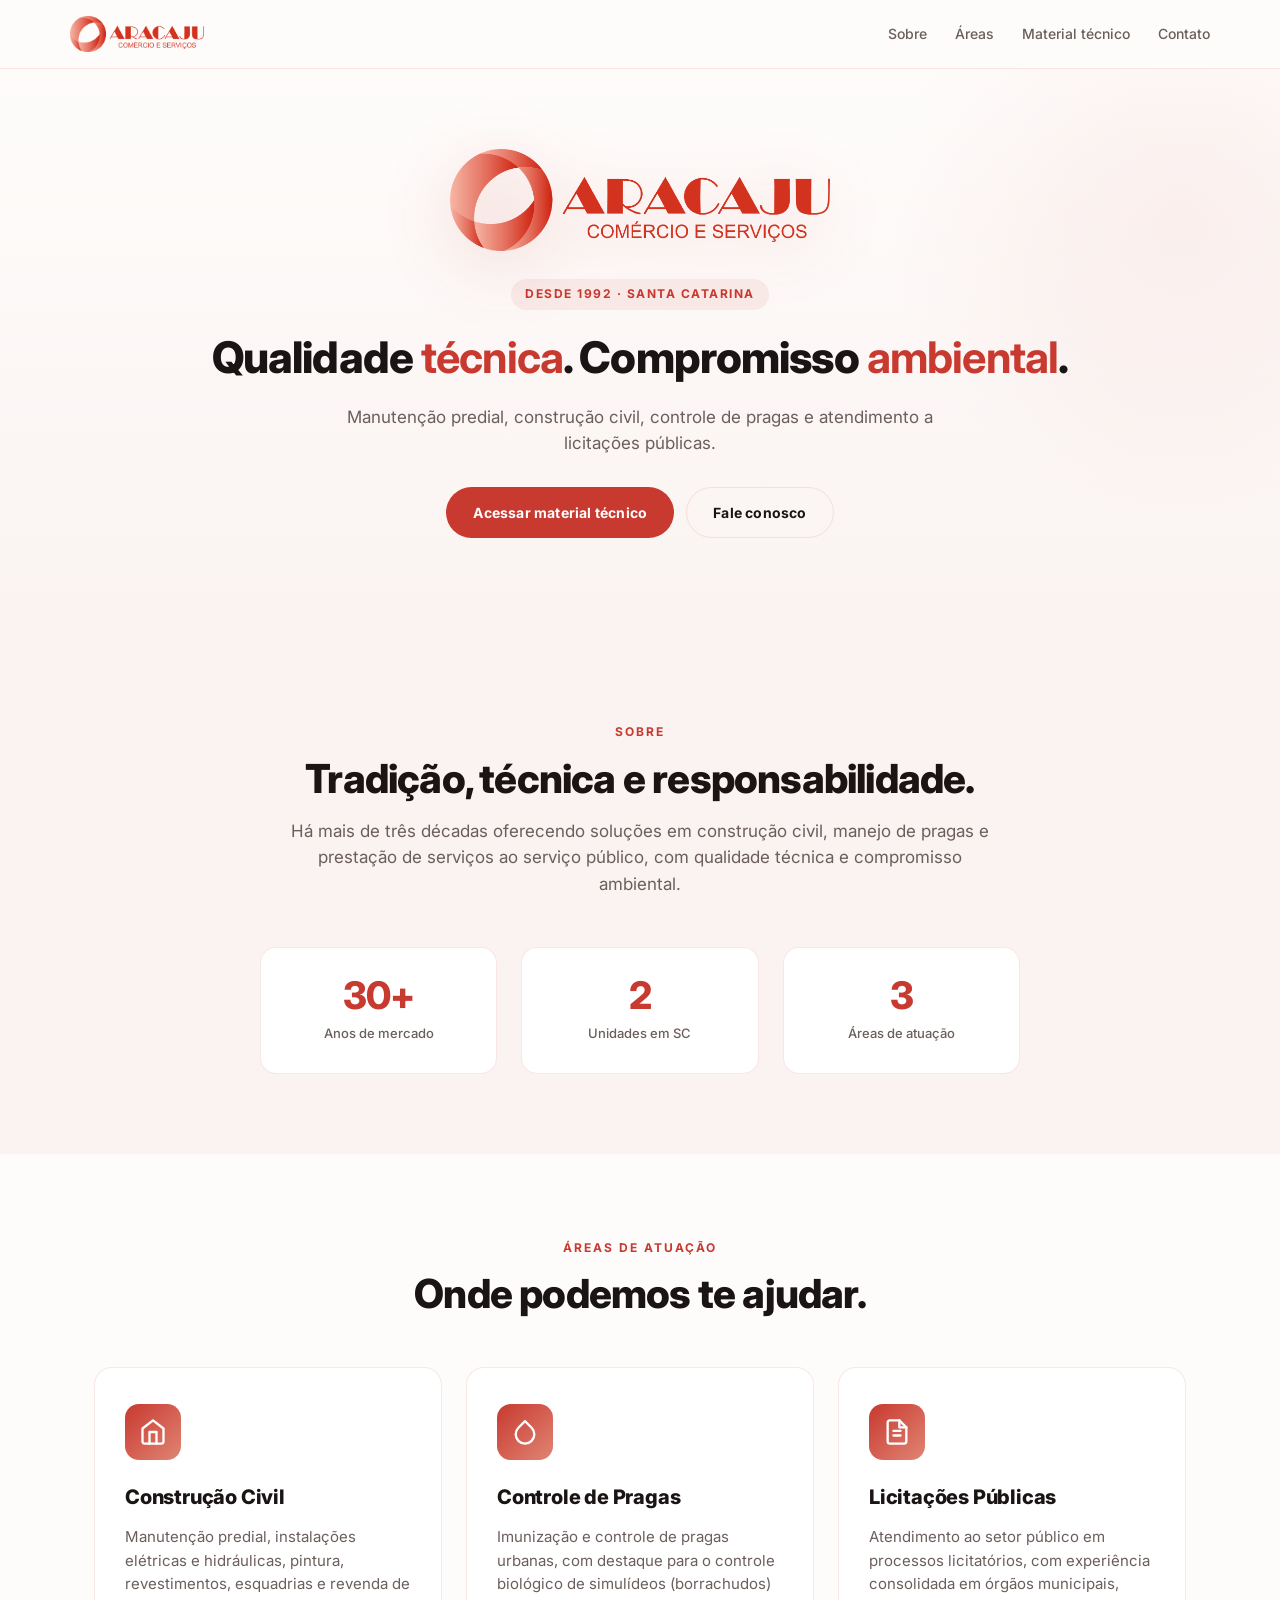
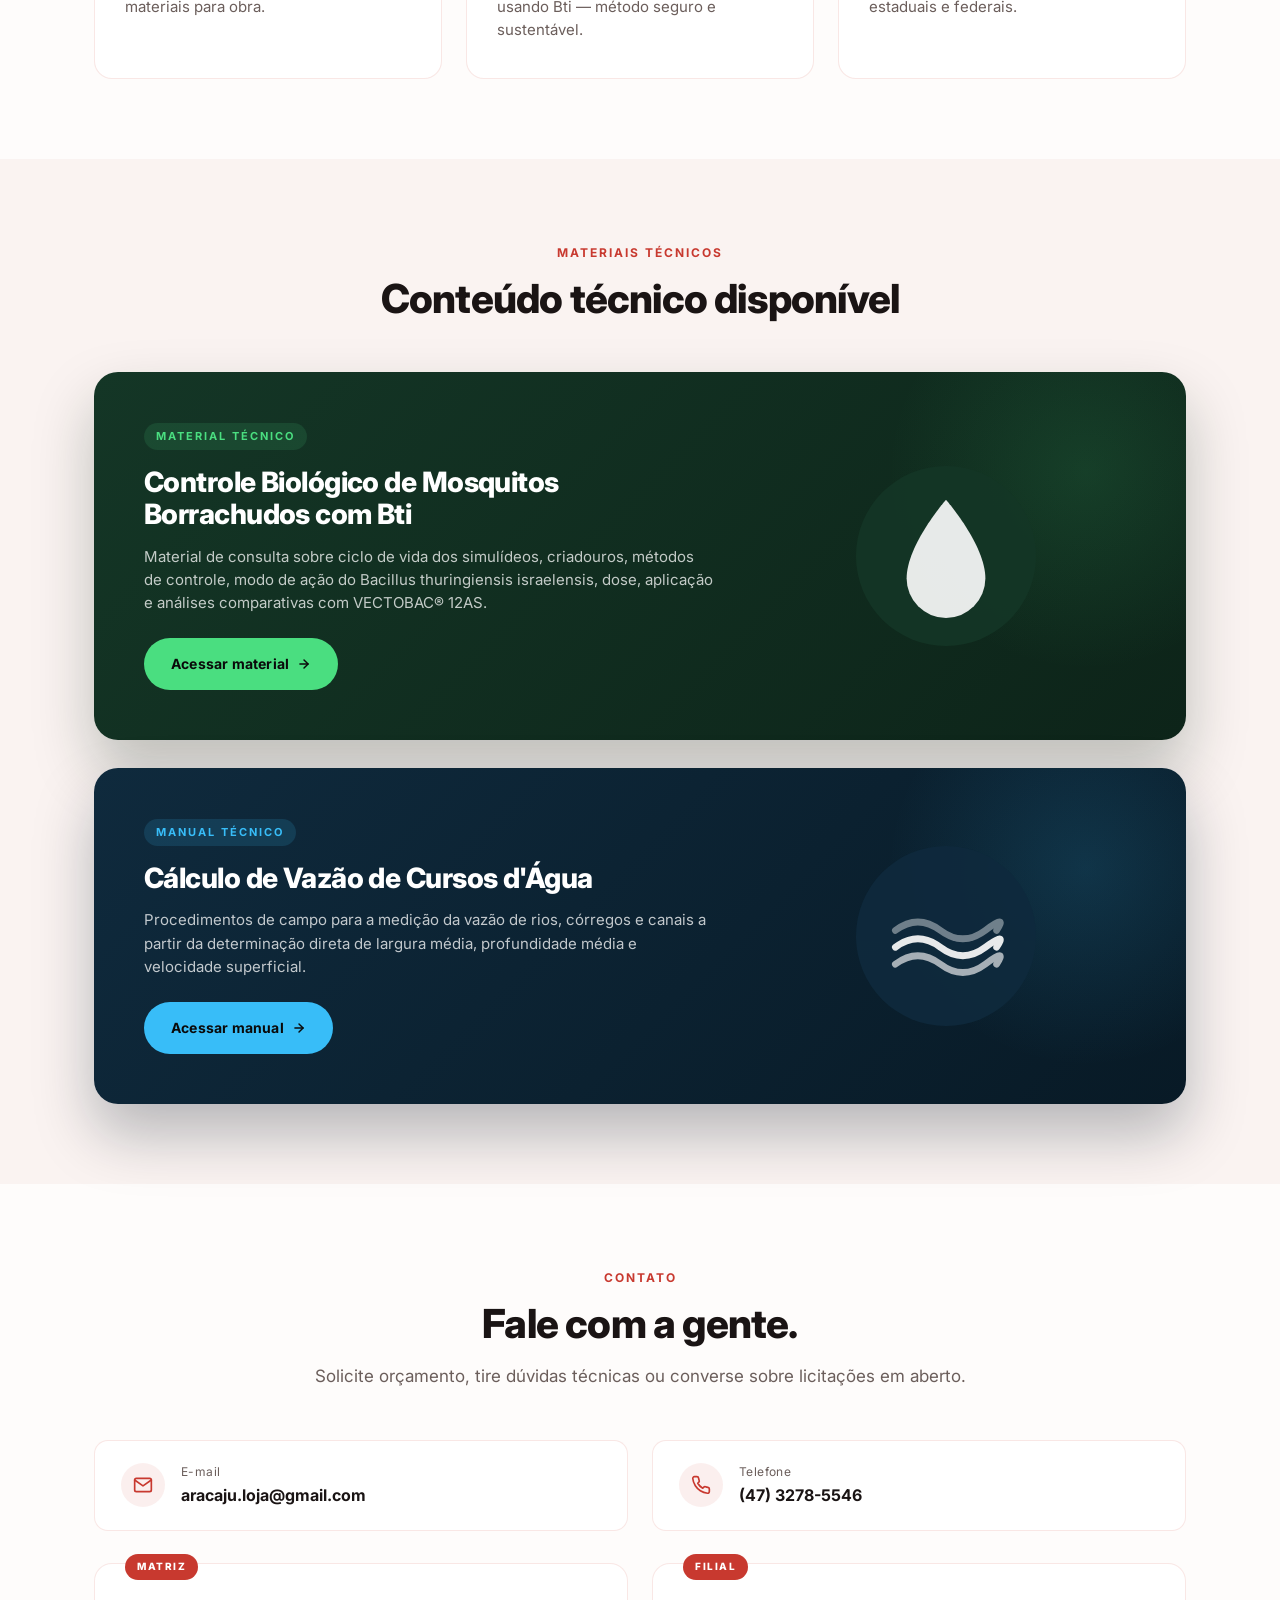
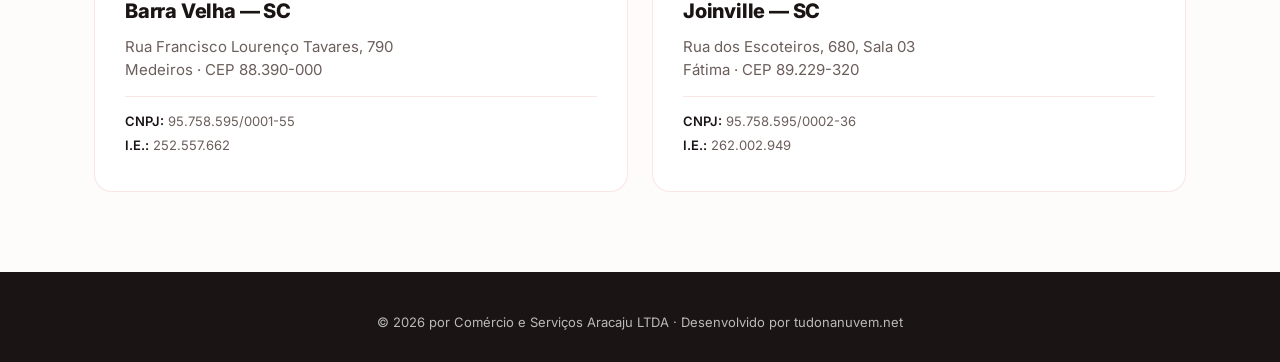
==== commit 41209d3b: "Reduz manual de vazao, adiciona analytics e aprimora metadados - Manual de vazão restrito ao cálculo" ====
--- a/index.html
+++ b/index.html
@@ -4,20 +4,48 @@
   <meta charset="UTF-8">
   <meta name="viewport" content="width=device-width, initial-scale=1.0">
 
+  <!-- Google Tag Manager -->
+  <script>(function(w,d,s,l,i){w[l]=w[l]||[];w[l].push({'gtm.start':
+  new Date().getTime(),event:'gtm.js'});var f=d.getElementsByTagName(s)[0],
+  j=d.createElement(s),dl=l!='dataLayer'?'&l='+l:'';j.async=true;j.src=
+  'https://www.googletagmanager.com/gtm.js?id='+i+dl;f.parentNode.insertBefore(j,f);
+  })(window,document,'script','dataLayer','GTM-55TD24K2');</script>
+  <!-- End Google Tag Manager -->
+
+  <!-- Google tag (gtag.js) -->
+  <script async src="https://www.googletagmanager.com/gtag/js?id=G-ZRKJ5TG0GE"></script>
+  <script>
+    window.dataLayer = window.dataLayer || [];
+    function gtag(){dataLayer.push(arguments);}
+    gtag('js', new Date());
+
+    gtag('config', 'G-ZRKJ5TG0GE');
+  </script>
+
+  <!-- Primary -->
   <title>Aracaju Comércio e Serviços — Construção, Controle de Pragas e Licitações</title>
   <meta name="description" content="Comércio e Serviços Aracaju LTDA — desde 1992 prestando serviços ao setor público e privado em Santa Catarina. Construção civil, manutenção predial, revenda de materiais e controle de borrachudos com Bti.">
   <meta name="keywords" content="Aracaju Serviços, Comércio e Serviços Aracaju, controle de borrachudos, controle de simulídeos, construção civil, manutenção predial, licitações públicas, Barra Velha, Joinville, Santa Catarina">
   <meta name="author" content="Comércio e Serviços Aracaju LTDA">
   <meta name="robots" content="index, follow">
   <meta name="theme-color" content="#c8392f">
-
+  <link rel="canonical" href="https://aracajuservicos.com.br/">
+
+  <!-- Open Graph -->
   <meta property="og:type" content="website">
   <meta property="og:locale" content="pt_BR">
   <meta property="og:site_name" content="Aracaju Serviços">
-  <meta property="og:url" content="https://aracajuservicos.com.br">
+  <meta property="og:url" content="https://aracajuservicos.com.br/">
   <meta property="og:title" content="Aracaju Comércio e Serviços — Desde 1992">
   <meta property="og:description" content="Construção civil, manutenção predial, controle de borrachudos e atendimento a licitações públicas em Santa Catarina.">
   <meta property="og:image" content="https://aracajuservicos.com.br/img/logo.png">
+  <meta property="og:image:alt" content="Logotipo Aracaju Comércio e Serviços">
+
+  <!-- Twitter -->
+  <meta name="twitter:card" content="summary_large_image">
+  <meta name="twitter:title" content="Aracaju Comércio e Serviços — Desde 1992">
+  <meta name="twitter:description" content="Construção civil, manutenção predial, controle de borrachudos e atendimento a licitações públicas em Santa Catarina.">
+  <meta name="twitter:image" content="https://aracajuservicos.com.br/img/logo.png">
 
   <link rel="icon" type="image/png" href="img/favicon.png">
   <link rel="apple-touch-icon" href="img/icon-192.png">
@@ -28,6 +56,41 @@
   <meta name="apple-mobile-web-app-capable" content="yes">
   <meta name="apple-mobile-web-app-status-bar-style" content="default">
   <meta name="apple-mobile-web-app-title" content="Aracaju">
+
+  <!-- Structured Data -->
+  <script type="application/ld+json">
+  {
+    "@context": "https://schema.org",
+    "@type": "Organization",
+    "name": "Comércio e Serviços Aracaju LTDA",
+    "alternateName": "Aracaju Serviços",
+    "url": "https://aracajuservicos.com.br",
+    "logo": "https://aracajuservicos.com.br/img/logo.png",
+    "foundingDate": "1992",
+    "email": "aracaju.loja@gmail.com",
+    "telephone": "+55-47-3278-5546",
+    "address": [
+      {
+        "@type": "PostalAddress",
+        "streetAddress": "Rua Francisco Lourenço Tavares, 790",
+        "addressLocality": "Barra Velha",
+        "addressRegion": "SC",
+        "postalCode": "88390-000",
+        "addressCountry": "BR"
+      },
+      {
+        "@type": "PostalAddress",
+        "streetAddress": "Rua dos Escoteiros, 680, Sala 03",
+        "addressLocality": "Joinville",
+        "addressRegion": "SC",
+        "postalCode": "89229-320",
+        "addressCountry": "BR"
+      }
+    ],
+    "areaServed": "Santa Catarina",
+    "taxID": "95.758.595/0001-55"
+  }
+  </script>
 
   <link rel="preconnect" href="https://fonts.googleapis.com">
   <link rel="preconnect" href="https://fonts.gstatic.com" crossorigin>
@@ -546,6 +609,11 @@
   </style>
 </head>
 <body>
+
+  <!-- Google Tag Manager (noscript) -->
+  <noscript><iframe src="https://www.googletagmanager.com/ns.html?id=GTM-55TD24K2"
+  height="0" width="0" style="display:none;visibility:hidden"></iframe></noscript>
+  <!-- End Google Tag Manager (noscript) -->
 
   <header>
     <div class="container nav">
@@ -677,8 +745,8 @@
           <article class="featured-card water">
             <div>
               <span class="featured-tag">Manual técnico</span>
-              <h3>Cálculo de Vazão e Dose de VectoBac® 12AS</h3>
-              <p>Procedimentos de campo para a medição da vazão de cursos d'água — largura, profundidade e velocidade superficial — e o dimensionamento da dose de larvicida biológico no controle de simulídeos.</p>
+              <h3>Cálculo de Vazão de Cursos d'Água</h3>
+              <p>Procedimentos de campo para a medição da vazão de rios, córregos e canais a partir da determinação direta de largura média, profundidade média e velocidade superficial.</p>
               <a class="btn btn-primary" href="vazao/">
                 Acessar manual
                 <svg viewBox="0 0 24 24" width="14" height="14" fill="none" stroke="currentColor" stroke-width="2.5" stroke-linecap="round" stroke-linejoin="round"><line x1="5" y1="12" x2="19" y2="12"/><polyline points="12 5 19 12 12 19"/></svg>
